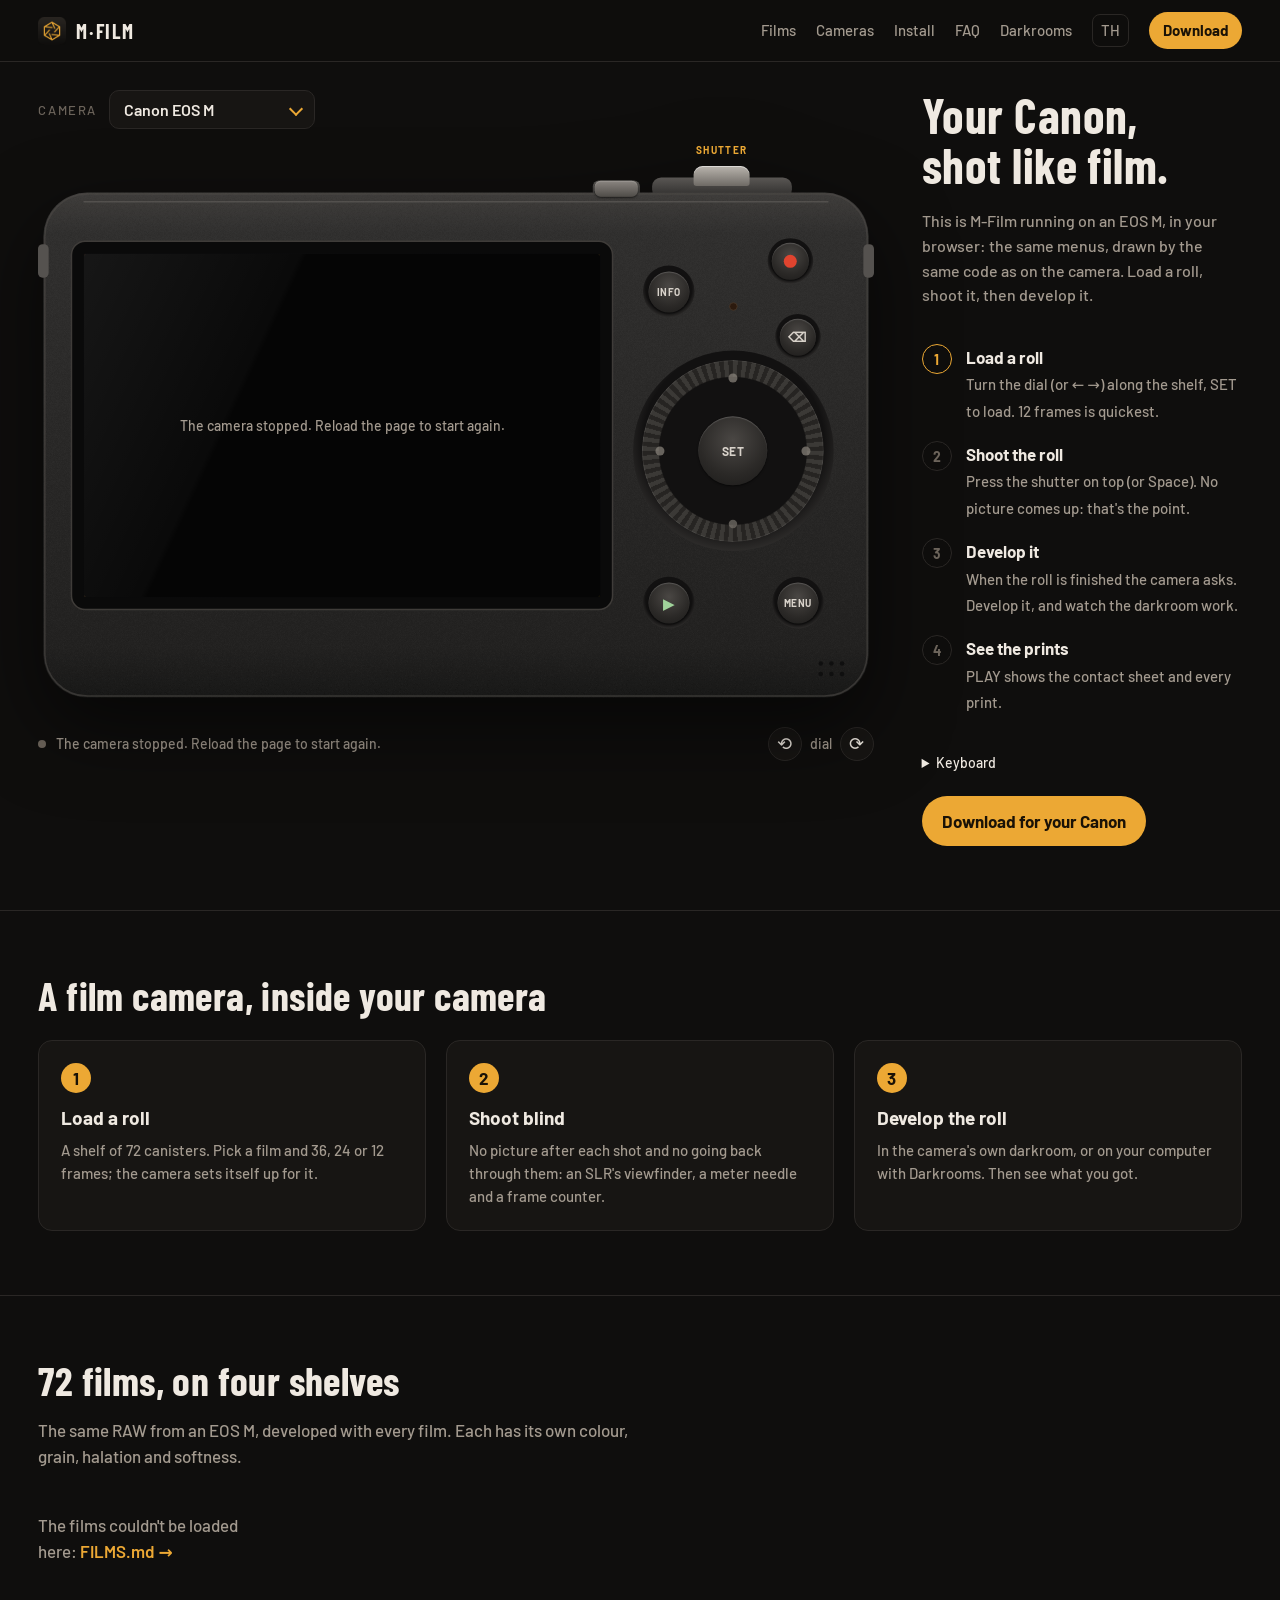
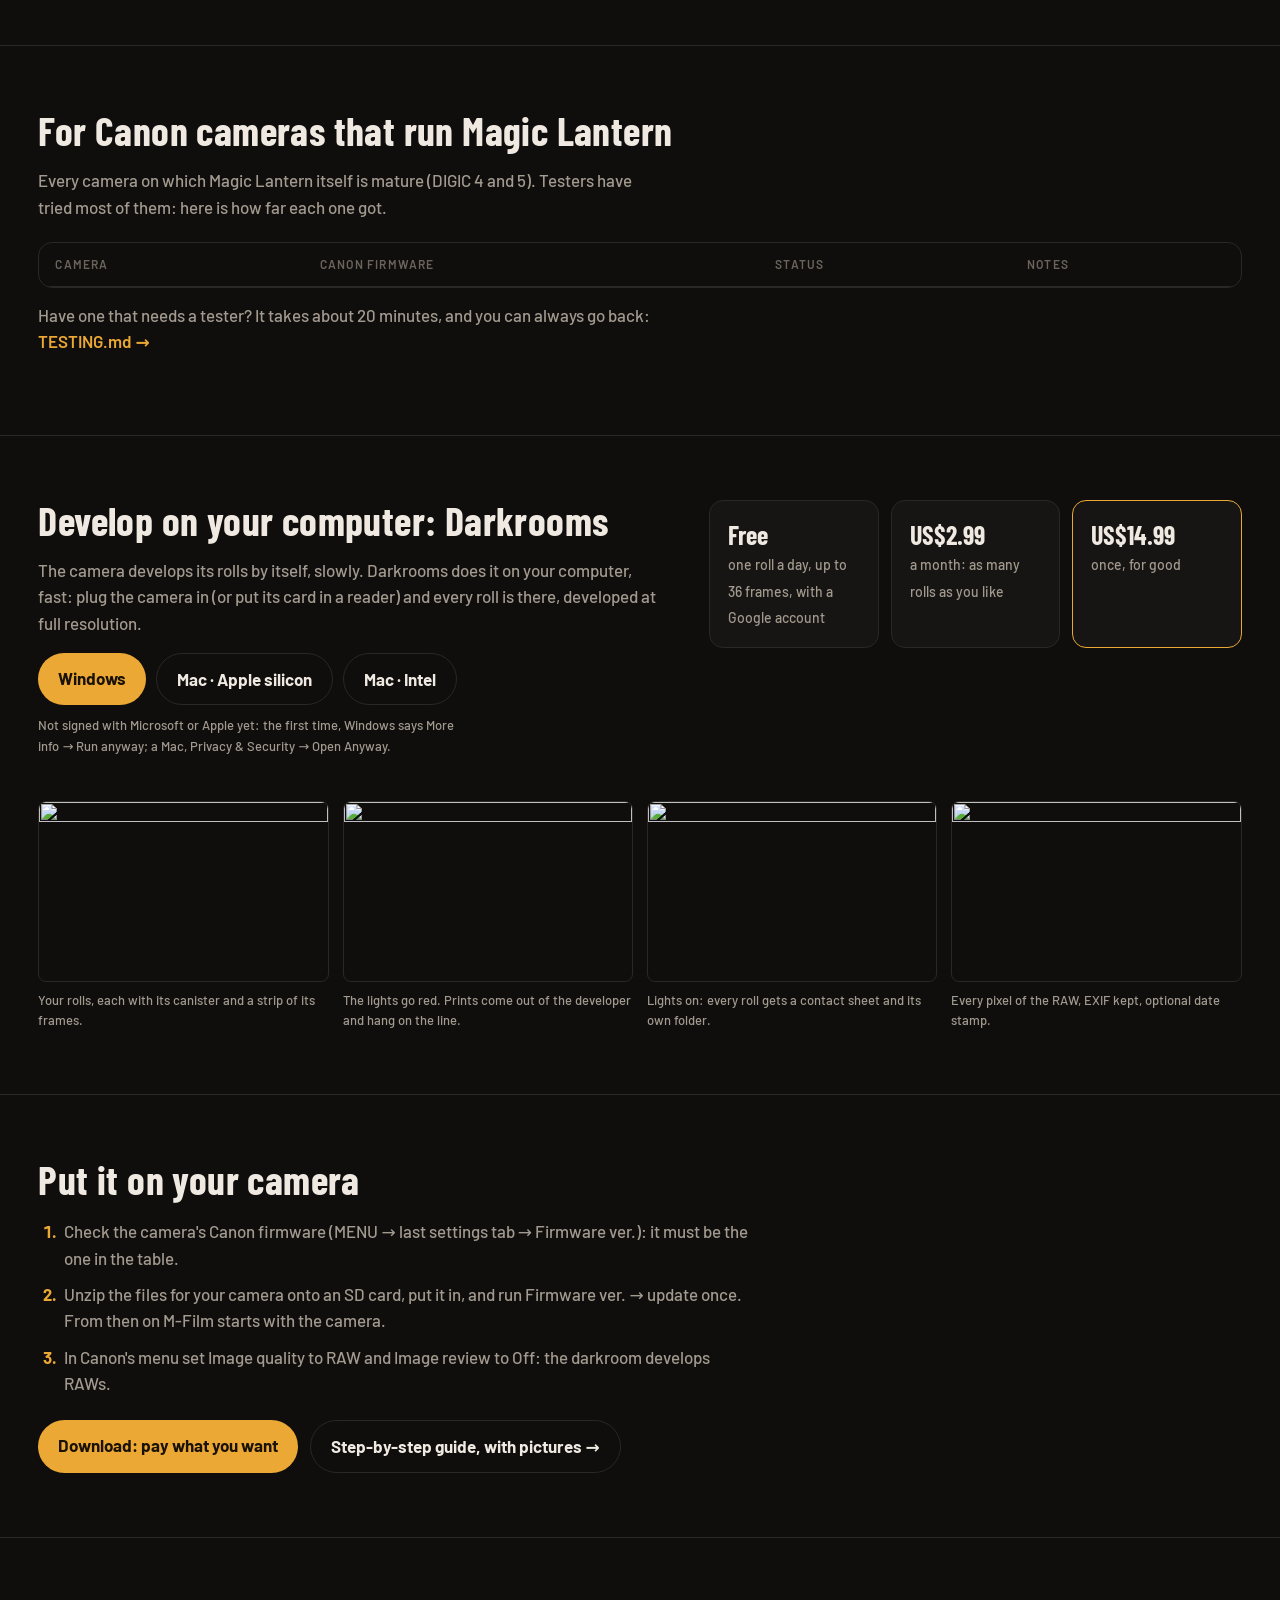
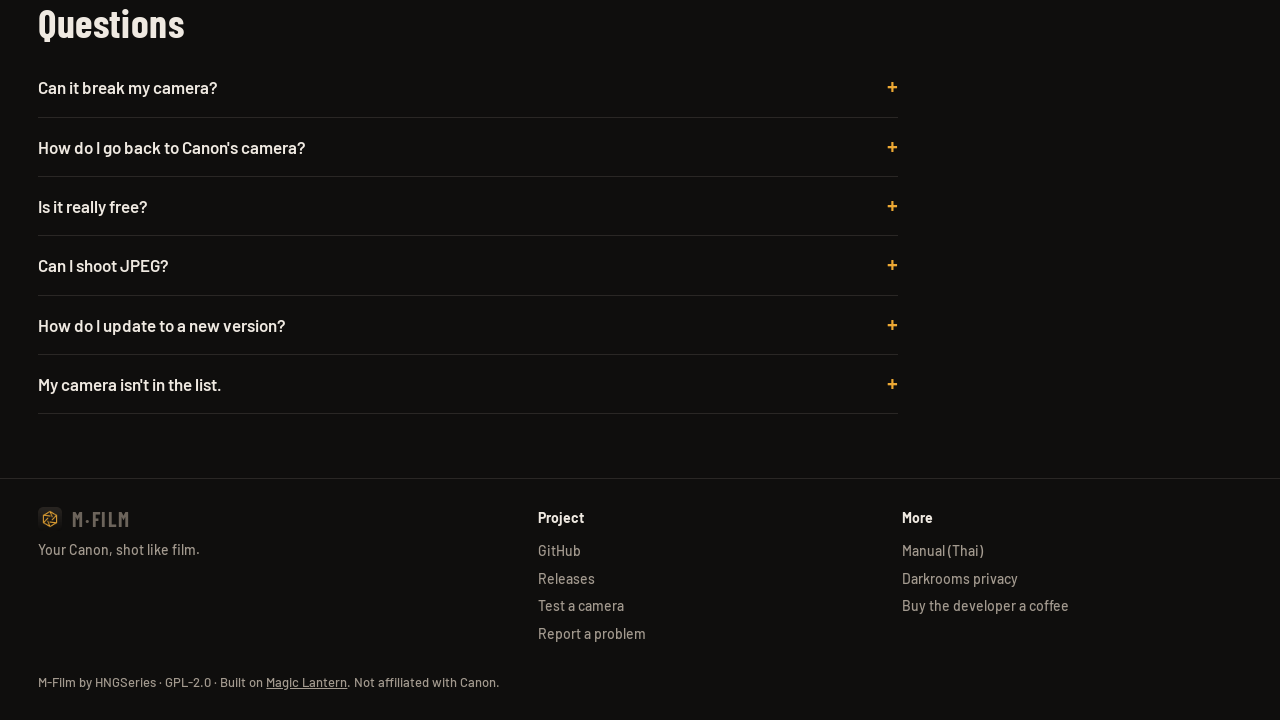
==== site/index.html @ 292fa51c "0.2.1: menus change at once, a shorter fade that can be turned off, the maker in About - Going into " ====
<!doctype html>
<html lang="en">
<head>
<meta charset="utf-8">
<meta name="viewport" content="width=device-width, initial-scale=1">
<title>M-Film · Your Canon, shot like film</title>
<meta name="description" content="A film camera's interface for Canon cameras that run Magic Lantern. Load a roll from 72 film stocks, shoot without looking, then develop. Try it here, on a camera in your browser.">
<meta property="og:title" content="M-Film · Your Canon, shot like film">
<meta property="og:description" content="Try the film camera in your browser: load a roll, shoot it, develop it.">
<meta property="og:image" content="https://hngseries.github.io/mfilm-canon-film-simulation/img/social-preview.png">
<meta name="twitter:card" content="summary_large_image">
<link rel="icon" href="img/mfilm.png">
<link rel="preload" href="fos/mfilm.wasm" as="fetch" crossorigin>
<link rel="stylesheet" href="css/site.css">
<script type="module" src="js/main.js"></script>
<script type="module" src="js/download.js"></script>
<script type="module" src="js/sections.js"></script>
</head>
<body>

<header class="top">
  <a class="brand" href="#"><img src="img/mfilm.png" alt="" width="28" height="28"> M·FILM</a>
  <nav>
    <a href="#films" data-i18n="nav.films">Films</a>
    <a href="#cameras" data-i18n="nav.cameras">Cameras</a>
    <a href="install.html" data-i18n="nav.install">Install</a>
    <a href="#faq" data-i18n="nav.faq">FAQ</a>
    <a href="#darkrooms">Darkrooms</a>
    <button class="lang" type="button" aria-label="ภาษาไทย / English">TH</button>
    <a class="btn small" href="#download" data-download data-i18n="nav.download">Download</a>
  </nav>
</header>

<main>
<section class="hero">
  <div class="hero-text">
    <h1 data-i18n="hero.title">Your Canon,<br>shot like film.</h1>
    <p class="lede" data-i18n="hero.lede">This is M-Film running on an EOS M, in your browser: the same menus, drawn by the same code as on the camera. Load a roll, shoot it, then develop it.</p>
  </div>

  <div class="stage">
    <label class="picker">
      <span class="picker-label" data-i18n="picker.label">Camera</span>
      <span class="select">
        <select id="model" aria-label="Camera"></select>
      </span>
    </label>

    <!-- The camera from the back: its body drawn (img/eosm-back.svg, or js/bodies.js),
         each control a button placed over it in % of the body. -->
    <div class="cam" id="cam" data-model="eosm">
      <img class="body" alt="" draggable="false">

      <div class="screen" aria-label="The camera's screen">
        <canvas class="lv" width="720" height="480"></canvas>
        <canvas class="fos" width="720" height="480"></canvas>
        <div class="blackout"></div>
        <div class="loading"><span data-i18n="cam.loading">Loading the film OS…</span></div>
      </div>
      <!-- the controls: js/bodies.js puts them where this camera has them -->
    </div>

    <div class="cam-under">
      <div class="status" aria-live="polite"><span class="dot"></span><span class="status-text" data-i18n="st.boot">Starting…</span></div>
      <div class="wheel-hint">
        <button class="mini" data-key="WHEEL_L" aria-label="Turn the dial left">⟲</button>
        <button class="mini lvbtn" data-ctl="lv" hidden>LV</button>
        <span data-i18n="cam.dial">dial</span>
        <button class="mini" data-key="WHEEL_R" aria-label="Turn the dial right">⟳</button>
      </div>
    </div>
  </div>

  <aside class="guide">
    <ol class="steps">
      <li data-step="load"><b data-i18n="g.load.t">Load a roll</b><span data-i18n="g.load.d">Turn the dial (or ← →) along the shelf, SET to load. 12 frames is quickest.</span></li>
      <li data-step="shoot"><b data-i18n="g.shoot.t">Shoot the roll</b><span data-i18n="g.shoot.d">Press the shutter on top (or Space). No picture comes up: that's the point.</span></li>
      <li data-step="develop"><b data-i18n="g.develop.t">Develop it</b><span data-i18n="g.develop.d">When the roll is finished the camera asks. Develop it, and watch the darkroom work.</span></li>
      <li data-step="prints"><b data-i18n="g.prints.t">See the prints</b><span data-i18n="g.prints.d">PLAY shows the contact sheet and every print.</span></li>
    </ol>
    <details class="keys">
      <summary data-i18n="g.keys">Keyboard</summary>
      <dl>
        <dt>Space</dt><dd data-i18n="k.shutter">shutter (hold: half-press)</dd>
        <dt>← → ↑ ↓</dt><dd data-i18n="k.dial">dial presses</dd>
        <dt>[ ]</dt><dd data-i18n="k.wheel">turn the dial</dd>
        <dt>Enter</dt><dd>SET</dd>
        <dt>M · I · P</dt><dd>MENU · INFO · PLAY</dd>
        <dt>⌫</dt><dd data-i18n="k.home">delete: M-Film home</dd>
      </dl>
    </details>
    <a class="btn" href="#download" data-download data-i18n="cta.free">Download for your Canon</a>
  </aside>
</section>

<section class="band how">
  <h2 data-i18n="how.t">A film camera, inside your camera</h2>
  <div class="how-grid">
    <div><span class="num">1</span><b data-i18n="how.1.t">Load a roll</b><p data-i18n="how.1.d">A shelf of 72 canisters. Pick a film and 36, 24 or 12 frames; the camera sets itself up for it.</p></div>
    <div><span class="num">2</span><b data-i18n="how.2.t">Shoot blind</b><p data-i18n="how.2.d">No picture after each shot and no going back through them: an SLR's viewfinder, a meter needle and a frame counter.</p></div>
    <div><span class="num">3</span><b data-i18n="how.3.t">Develop the roll</b><p data-i18n="how.3.d">In the camera's own darkroom, or on your computer with Darkrooms. Then see what you got.</p></div>
  </div>
</section>

<section id="films" class="band">
  <h2 data-i18n="films.t">72 films, on four shelves</h2>
  <p data-i18n="films.d">The same RAW from an EOS M, developed with every film. Each has its own colour, grain, halation and softness.</p>
  <div class="tabs" role="tablist" id="shelves"></div>
  <div class="films" id="films-grid"><p class="muted" data-i18n="films.loading">Loading the films…</p></div>
</section>

<section id="cameras" class="band">
  <h2 data-i18n="cams.t">For Canon cameras that run Magic Lantern</h2>
  <p data-i18n="cams.d">Every camera on which Magic Lantern itself is mature (DIGIC 4 and 5). Testers have tried most of them: here is how far each one got.</p>
  <div class="cam-table-wrap">
    <table class="cam-table">
      <thead><tr><th data-i18n="ct.camera">Camera</th><th data-i18n="ct.fw">Canon firmware</th><th data-i18n="ct.status">Status</th><th data-i18n="ct.notes">Notes</th></tr></thead>
      <tbody id="cam-rows"></tbody>
    </table>
  </div>
  <p class="later" id="cam-later"></p>
  <p class="muted"><span data-i18n="cams.help">Have one that needs a tester? It takes about 20 minutes, and you can always go back:</span>
    <a class="link" href="https://github.com/HNGSeries/mfilm-canon-film-simulation/blob/main/TESTING.md">TESTING.md →</a></p>
</section>

<section id="darkrooms" class="band dr">
  <div class="dr-head">
    <div>
      <h2 data-i18n="dr.t">Develop on your computer: Darkrooms</h2>
      <p data-i18n="dr.d">The camera develops its rolls by itself, slowly. Darkrooms does it on your computer, fast: plug the camera in (or put its card in a reader) and every roll is there, developed at full resolution.</p>
      <div class="os-links" id="dr-links">
        <a class="btn" data-os="windows" href="https://github.com/HNGSeries/mfilm-canon-film-simulation/releases?q=Darkrooms&amp;expanded=true">Windows</a>
        <a class="btn ghost" data-os="apple-silicon" href="https://github.com/HNGSeries/mfilm-canon-film-simulation/releases?q=Darkrooms&amp;expanded=true">Mac · Apple silicon</a>
        <a class="btn ghost" data-os="intel" href="https://github.com/HNGSeries/mfilm-canon-film-simulation/releases?q=Darkrooms&amp;expanded=true">Mac · Intel</a>
      </div>
      <p class="muted small" id="dr-version" data-i18n="dr.unsigned">Not signed with Microsoft or Apple yet: the first time, Windows says More info → Run anyway; a Mac, Privacy &amp; Security → Open Anyway.</p>
    </div>
    <div class="prices">
      <div class="price"><b data-i18n="p.free">Free</b><span data-i18n="p.free.d">one roll a day, up to 36 frames, with a Google account</span></div>
      <div class="price"><b>US$2.99</b><span data-i18n="p.month">a month: as many rolls as you like</span></div>
      <div class="price best"><b>US$14.99</b><span data-i18n="p.once">once, for good</span></div>
    </div>
  </div>
  <div class="shots">
    <figure><img src="fos/app/app-rolls.jpg" alt="" loading="lazy"><figcaption data-i18n="dr.s1">Your rolls, each with its canister and a strip of its frames.</figcaption></figure>
    <figure><img src="fos/app/app-darkroom.jpg" alt="" loading="lazy"><figcaption data-i18n="dr.s2">The lights go red. Prints come out of the developer and hang on the line.</figcaption></figure>
    <figure><img src="fos/app/app-lights-on.jpg" alt="" loading="lazy"><figcaption data-i18n="dr.s3">Lights on: every roll gets a contact sheet and its own folder.</figcaption></figure>
    <figure><img src="fos/app/app-develop.jpg" alt="" loading="lazy"><figcaption data-i18n="dr.s4">Every pixel of the RAW, EXIF kept, optional date stamp.</figcaption></figure>
  </div>
</section>

<section id="download" class="band get">
  <h2 data-i18n="get.t">Put it on your camera</h2>
  <ol class="install">
    <li data-i18n="in.1">Check the camera's Canon firmware (MENU → last settings tab → Firmware ver.): it must be the one in the table.</li>
    <li data-i18n="in.2">Unzip the files for your camera onto an SD card, put it in, and run Firmware ver. → update once. From then on M-Film starts with the camera.</li>
    <li data-i18n="in.3">In Canon's menu set Image quality to RAW and Image review to Off: the darkroom develops RAWs.</li>
  </ol>
  <div class="get-btns">
    <a class="btn" href="#download" data-download data-i18n="get.btn">Download: pay what you want</a>
    <a class="btn ghost" href="install.html" data-i18n="get.guide">Step-by-step guide, with pictures →</a>
  </div>
</section>

<section id="faq" class="band faq">
  <h2 data-i18n="faq.t">Questions</h2>
  <details><summary data-i18n="faq.1.q">Can it break my camera?</summary><p data-i18n="faq.1.a">Magic Lantern runs from the card and changes nothing permanent in the camera. The worst that usually happens is that the camera doesn't start with the card in: take the battery and the card out, and it starts normally again. Still, it is software on your camera at your own risk: keep a charged battery, and don't try it in the middle of a shoot.</p></details>
  <details><summary data-i18n="faq.2.q">How do I go back to Canon's camera?</summary><p data-i18n="faq.2.a">Format the card in the camera. To stop the camera looking for Magic Lantern at all, run ML-SETUP.FIR again from Firmware ver. and remove the boot flag.</p></details>
  <details><summary data-i18n="faq.3.q">Is it really free?</summary><p data-i18n="faq.3.a">The camera side is free and open source (GPL-2.0), and its darkroom is free and unlimited. You can pay what you want for the download, $0 included. Darkrooms, the desktop program, is free for a roll a day.</p></details>
  <details><summary data-i18n="faq.4.q">Can I shoot JPEG?</summary><p data-i18n="faq.4.a">Set Image quality to RAW (RAW+JPEG works too). The films are applied when the roll is developed, from the RAW: a frame shot as JPEG can't be developed.</p></details>
  <details><summary data-i18n="faq.5.q">How do I update to a new version?</summary><p data-i18n="faq.5.a">Finish and develop the roll, copy your photos off, format the card in the camera, unzip the new version onto it and run Firmware ver. → update again. Don't unzip a new version over the old one.</p></details>
  <details><summary data-i18n="faq.6.q">My camera isn't in the list.</summary><p data-i18n="faq.6.a">M-Film needs Magic Lantern, which is mature on DIGIC 4 and 5 cameras. On newer ones (200D, 80D, M50, the R series) Magic Lantern itself is still experimental.</p></details>
</section>
</main>

<dialog class="dl" id="dl" aria-labelledby="dl-title">
  <form method="dialog" class="dl-in">
    <button class="dl-x" value="close" aria-label="Close">×</button>

    <div class="dl-ask">
      <h2 id="dl-title" data-i18n="dl.t">Download M-Film</h2>
      <label class="field">
        <span data-i18n="dl.camera">Your camera</span>
        <span class="select wide"><select id="dl-camera"></select></span>
      </label>
      <p class="dl-note" id="dl-camera-note"></p>

      <div class="field">
        <span data-i18n="dl.price">Name your price</span>
        <div class="price-pick">
          <span class="cur">$</span>
          <input id="dl-amount" type="number" inputmode="numeric" min="0" max="99" step="1" value="5" aria-label="Amount in US dollars">
          <span class="cur-tail">USD</span>
        </div>
        <input id="dl-range" type="range" min="0" max="99" step="1" value="5" aria-label="Amount in US dollars">
        <div class="presets">
          <button type="button" data-amount="0">$0</button>
          <button type="button" data-amount="3">$3</button>
          <button type="button" data-amount="5" class="on">$5</button>
          <button type="button" data-amount="10">$10</button>
          <button type="button" data-amount="25">$25</button>
        </div>
        <p class="dl-note" data-i18n="dl.free">$0 is fine: M-Film is free and open source. Whatever you give keeps it going.</p>
      </div>

      <button type="button" class="btn dl-go" id="dl-go">Pay $5 and download</button>
      <p class="dl-err" id="dl-err" role="alert"></p>
      <p class="dl-small"><span data-i18n="dl.secure">Payment by Stripe. The download starts when you come back.</span>
        <a href="https://github.com/HNGSeries/mfilm-canon-film-simulation/releases/latest" data-i18n="dl.all">All files and release notes</a></p>
    </div>

    <div class="dl-thanks" hidden>
      <h2 data-i18n="dl.thanks.t">Thank you!</h2>
      <p data-i18n="dl.thanks.d">Your download has started. If it hasn't, use the button.</p>
      <a class="btn" id="dl-again" href="#" data-i18n="dl.again">Download again</a>
      <p class="dl-small" data-i18n="dl.next">Unzip it onto the card and turn the camera on. The README in the zip has the rest.</p>
    </div>
  </form>
</dialog>

<div class="lightbox" id="lightbox" hidden>
  <button class="lb-x" aria-label="Close">×</button>
  <button class="lb-nav prev" aria-label="Previous film">‹</button>
  <figure><img alt=""><figcaption></figcaption></figure>
  <button class="lb-nav next" aria-label="Next film">›</button>
</div>

<footer>
  <div class="foot-cols">
    <div><a class="brand" href="#"><img src="img/mfilm.png" alt="" width="24" height="24"> M·FILM</a>
      <p data-i18n="foot.tag">Your Canon, shot like film.</p></div>
    <div><b data-i18n="foot.project">Project</b>
      <a href="https://github.com/HNGSeries/mfilm-canon-film-simulation">GitHub</a>
      <a href="https://github.com/HNGSeries/mfilm-canon-film-simulation/releases" data-i18n="foot.releases">Releases</a>
      <a href="https://github.com/HNGSeries/mfilm-canon-film-simulation/blob/main/TESTING.md" data-i18n="foot.test">Test a camera</a>
      <a href="https://github.com/HNGSeries/mfilm-canon-film-simulation/issues/new/choose" data-i18n="foot.issue">Report a problem</a></div>
    <div><b data-i18n="foot.more">More</b>
      <a href="https://github.com/HNGSeries/mfilm-canon-film-simulation/blob/main/docs/MANUAL.th.md" data-i18n="foot.manual">Manual (Thai)</a>
      <a href="https://darkrooms-licence.suphalapruksasathit.workers.dev/privacy" data-i18n="foot.privacy">Darkrooms privacy</a>
      <a href="https://buy.stripe.com/7sY14p8d93QE5Ny5M58so02" data-i18n="foot.coffee">Buy the developer a coffee</a></div>
  </div>
  <p class="foot-small"><span>M-Film by HNGSeries · GPL-2.0</span> · <span data-i18n="foot.ml">Built on <a href="https://www.magiclantern.fm/">Magic Lantern</a>. Not affiliated with Canon.</span></p>
</footer>
</body>
</html>
---- site/css/site.css ----
@font-face { font-family: Barlow; font-weight: 500; font-display: swap; src: url(../fonts/Barlow-Medium.ttf); }
@font-face { font-family: Barlow; font-weight: 600; font-display: swap; src: url(../fonts/Barlow-SemiBold.ttf); }
@font-face { font-family: Barlow; font-weight: 700; font-display: swap; src: url(../fonts/Barlow-Bold.ttf); }
@font-face { font-family: "Barlow Condensed"; font-weight: 700; font-display: swap; src: url(../fonts/BarlowCondensed-Bold.ttf); }

:root {
  --bg: #0f0e0d;
  --bg2: #171513;
  --ink: #efe9e1;
  --muted: #a39a8f;
  --faint: #6c645b;
  --line: #2a2725;
  --amber: #eca834;
  --amber-ink: #1a1206;
  --red: #e0442f;
  --radius: 14px;
  color-scheme: dark;
}

* { box-sizing: border-box; }
html { scroll-behavior: smooth; }
body {
  margin: 0;
  background: var(--bg);
  color: var(--ink);
  font: 500 17px/1.55 Barlow, "Noto Sans Thai", "Leelawadee UI", system-ui, sans-serif;
  -webkit-font-smoothing: antialiased;
}
a { color: inherit; }
h1, h2 { font-family: "Barlow Condensed", Barlow, "Noto Sans Thai", sans-serif; font-weight: 700; letter-spacing: .01em; line-height: 1.02; margin: 0 0 .4em; }
h1 { font-size: clamp(40px, 5.4vw, 72px); }
h2 { font-size: clamp(28px, 3.4vw, 40px); }
p { margin: 0 0 1em; color: var(--muted); max-width: 62ch; }

.btn {
  display: inline-block; padding: 12px 20px; border-radius: 999px;
  background: var(--amber); color: var(--amber-ink); font-weight: 700; text-decoration: none;
  transition: transform .15s, background .15s;
}
.btn:hover { background: #f5bb55; transform: translateY(-1px); }
.btn.small { padding: 7px 14px; font-size: 15px; }
.link { color: var(--amber); text-decoration: none; font-weight: 600; }

/* ---------------------------------------------------------------- header */

.top {
  position: sticky; top: 0; z-index: 10;
  display: flex; align-items: center; justify-content: space-between; gap: 16px;
  padding: 12px max(16px, 3vw);
  background: color-mix(in srgb, var(--bg) 88%, transparent);
  backdrop-filter: blur(10px);
  border-bottom: 1px solid var(--line);
}
.brand { display: flex; align-items: center; gap: 10px; font: 700 20px "Barlow Condensed", sans-serif; letter-spacing: .08em; text-decoration: none; }
.top nav { display: flex; align-items: center; gap: 20px; font-size: 15px; }
.top nav a:not(.btn) { text-decoration: none; color: var(--muted); }
.top nav a:not(.btn):hover { color: var(--ink); }
.lang { background: none; border: 1px solid var(--line); color: var(--muted); border-radius: 8px; padding: 4px 8px; font: inherit; cursor: pointer; }
@media (max-width: 640px) { .top nav a:not(.btn) { display: none; } }

/* ---------------------------------------------------------------- hero */

.hero {
  display: grid;
  grid-template-columns: minmax(0, 1fr) 320px;
  grid-template-rows: auto 1fr;
  grid-template-areas: "stage text" "stage guide";
  gap: 8px 48px;
  padding: 28px max(16px, 3vw) 64px;
  max-width: 1360px; margin: 0 auto;
}
.hero-text { grid-area: text; }
.stage { grid-area: stage; min-width: 0; }
.guide { grid-area: guide; align-self: start; padding-top: 12px; }
.hero-text h1 { font-size: clamp(36px, 3.8vw, 56px); }
.hero-text .lede { font-size: 16px; }
@media (max-width: 980px) {
  .hero { grid-template-columns: minmax(0, 1fr); grid-template-rows: auto; grid-template-areas: "text" "stage" "guide"; gap: 24px; }
}

.picker { display: inline-flex; align-items: center; gap: 12px; margin-bottom: 18px; }
.picker-label { font-size: 13px; letter-spacing: .12em; text-transform: uppercase; color: var(--faint); }
.select { position: relative; display: inline-block; }
.select::after {
  content: ""; position: absolute; right: 14px; top: 50%; width: 8px; height: 8px; margin-top: -6px;
  border: solid var(--amber); border-width: 0 2px 2px 0; rotate: 45deg; pointer-events: none;
}
.select select {
  appearance: none; -webkit-appearance: none;
  font: 600 16px Barlow, "Noto Sans Thai", sans-serif; color: var(--ink);
  background: var(--bg2); border: 1px solid var(--line); border-radius: 10px;
  padding: 9px 40px 9px 14px; cursor: pointer;
}
.select select:hover, .select select:focus-visible { border-color: var(--amber); outline: none; }
.select select option, .select select optgroup { background: var(--bg2); color: var(--ink); }
.select.wide, .select.wide select { width: 100%; }

/* ---------------------------------------------------------------- the camera
   Positions are in % of the body drawing (img/eosm-back.svg, 1100 x 740):
   x / 1100 and y / 740, so a photo can replace the drawing. */

.cam {
  position: relative;
  aspect-ratio: 1100 / 740;
  width: 100%;
  max-width: 1000px;
  margin: 0 auto;
  user-select: none;
  -webkit-user-select: none;
  touch-action: manipulation;
  filter: drop-shadow(0 30px 40px rgba(0, 0, 0, .55));
}
.cam .body { position: absolute; inset: 0; width: 100%; height: 100%; pointer-events: none; }

.screen {
  position: absolute;
  overflow: hidden; background: #000; border-radius: 2px;
}
.screen canvas { position: absolute; inset: 0; width: 100%; height: 100%; image-rendering: auto; }
.blackout { position: absolute; inset: 0; background: #000; opacity: 0; pointer-events: none; }
.blackout.on { animation: blackout .18s ease-out; }
@keyframes blackout { 0% { opacity: 1; } 60% { opacity: 1; } 100% { opacity: 0; } }
.loading {
  position: absolute; inset: 0; display: grid; place-items: center;
  color: var(--muted); font-size: 14px; background: #050505; transition: opacity .4s;
}
.loading.gone { opacity: 0; pointer-events: none; }

.ctl {
  --x: 50; --y: 50; --d: 5;
  position: absolute;
  left: calc(var(--x) * 1%); top: calc(var(--y) * 1%);
  width: calc(var(--d) * 1%); aspect-ratio: 1;
  translate: -50% -50%;
  border: 0; padding: 0; cursor: pointer;
  border-radius: 50%;
  background: radial-gradient(circle at 50% 35%, #4a4744, #2b2927 60%, #1b1a19);
  box-shadow: inset 0 1px 1px rgba(255, 255, 255, .18), 0 1px 2px rgba(0, 0, 0, .6);
  color: #d8d2ca; font: 700 clamp(6px, 1.05vw, 11px) Barlow, sans-serif; letter-spacing: .04em;
  transition: filter .08s, transform .08s;
}
.ctl:hover { filter: brightness(1.25); }
.ctl.down, .ctl:active { transform: scale(.94); filter: brightness(.85); }
.ctl:focus-visible { outline: 2px solid var(--amber); outline-offset: 2px; }

.ctl.play  { color: #9fd29a; font-size: clamp(7px, 1.3vw, 14px); }
.ctl.menu, .ctl.info { font-size: clamp(5px, .85vw, 10px); }
.ctl.home  { font-size: clamp(7px, 1.2vw, 13px); }
.ctl.q     { font: 700 clamp(7px, 1.25vw, 15px) Georgia, 'Times New Roman', serif; }
.ctl.pill  { aspect-ratio: 2.1; border-radius: 999px; }
.ctl.deco  { cursor: default; font-size: clamp(5px, .7vw, 9px); color: #a8a29a; }
.ctl.deco:active { transform: none; filter: none; }
.ctl.rec   { cursor: default; }
.ctl.lv { font-size: 0; }
.ctl.lv::after { content: ""; position: absolute; inset: 34%; border-radius: 50%; background: var(--red); opacity: .55; }
.cam.lv-on .ctl.lv::after { opacity: 1; box-shadow: 0 0 6px var(--red); }
.ctl.rec::after { content: ""; position: absolute; inset: 32%; border-radius: 50%; background: var(--red); }

/* top plate: the shutter button's chrome cap is drawn by the button */
.ctl.shutter {
  aspect-ratio: 2.4; border-radius: 10px 10px 4px 4px; background: transparent; box-shadow: none;
}
.ctl.shutter span {
  position: absolute; inset: 18% 8% 10%; border-radius: 9px 9px 3px 3px;
  background: linear-gradient(#b9b4ad, #6e6a65); box-shadow: inset 0 1px 0 rgba(255, 255, 255, .5);
  transition: transform .06s;
}
.ctl.shutter.half span { transform: translateY(12%); }
.ctl.shutter.down span { transform: translateY(26%); }
.ctl.shutter::before {
  content: "SHUTTER"; position: absolute; left: 50%; bottom: 120%; translate: -50% 0;
  font-size: clamp(7px, .9vw, 10px); color: var(--amber); letter-spacing: .14em; white-space: nowrap;
  animation: nudge 2.4s ease-in-out infinite;
}
.cam.shot-once .ctl.shutter::before { display: none; }
@keyframes nudge { 0%, 100% { opacity: .9; } 50% { opacity: .35; } }
.ctl.power { aspect-ratio: 2.6; border-radius: 6px; background: linear-gradient(#8a8580, #4f4c48); }
.cam.off .ctl.power { background: linear-gradient(#55524e, #34322f); }

/* the Quick Control Dial: turn it (drag, wheel), press its edges, SET */
.dial {
  position: absolute; aspect-ratio: 1;
  translate: -50% -50%; border-radius: 50%; touch-action: none;
}
.dial-ring {
  position: absolute; inset: 0; border-radius: 50%;
  background:
    repeating-conic-gradient(from var(--turn, 0deg), #3b3936 0 3deg, #262422 3deg 6deg),
    #2a2826;
  -webkit-mask: radial-gradient(circle, transparent 57%, #000 58%);
          mask: radial-gradient(circle, transparent 57%, #000 58%);
  box-shadow: inset 0 0 0 1px rgba(255, 255, 255, .08);
  cursor: grab;
}
.dial.turning .dial-ring { cursor: grabbing; }
.ctl.dpad {
  --d: 22; aspect-ratio: 1; background: transparent; box-shadow: none; border-radius: 30%;
}
.ctl.dpad::after {
  content: ""; position: absolute; left: 50%; top: 50%; width: 22%; aspect-ratio: 1;
  translate: -50% -50%; border-radius: 50%; background: #8d877f; opacity: .7;
}
.ctl.dpad.up    { --x: 50; --y: 10; }
.ctl.dpad.down  { --x: 50; --y: 90; }
.ctl.dpad.left  { --x: 10; --y: 50; }
.ctl.dpad.right { --x: 90; --y: 50; }
.ctl.dpad:hover::after { background: var(--amber); opacity: 1; }
.ctl.set { --x: 50; --y: 50; --d: 38; font-size: clamp(6px, 1vw, 12px); }

.cam-under {
  display: flex; justify-content: space-between; align-items: center; gap: 12px;
  max-width: 1000px; margin: 18px auto 0; font-size: 14px; color: var(--muted);
}
.status { display: flex; align-items: center; gap: 10px; min-height: 24px; }
.status .dot { width: 8px; height: 8px; border-radius: 50%; background: var(--faint); flex: none; }
.status.live .dot { background: var(--red); box-shadow: 0 0 8px var(--red); }
.status.work .dot { background: var(--amber); animation: nudge 1s infinite; }
.wheel-hint { display: flex; align-items: center; gap: 8px; }
.mini {
  width: 34px; height: 34px; border-radius: 50%; border: 1px solid var(--line);
  background: var(--bg2); color: var(--ink); font-size: 18px; cursor: pointer;
}
.mini:hover { border-color: var(--amber); }

/* ---------------------------------------------------------------- guide */

.steps { list-style: none; padding: 0; margin: 0 0 20px; counter-reset: s; }
.steps li {
  counter-increment: s; position: relative; padding: 0 0 18px 44px; color: var(--muted);
}
.steps li::before {
  content: counter(s); position: absolute; left: 0; top: 0; width: 28px; height: 28px; border-radius: 50%;
  display: grid; place-items: center; font: 700 14px Barlow, sans-serif;
  border: 1px solid var(--line); color: var(--faint);
}
.steps li b { display: block; color: var(--ink); font-weight: 700; }
.steps li span { font-size: 15px; }
.steps li.now::before { border-color: var(--amber); color: var(--amber); }
.steps li.done::before { content: "✓"; background: var(--amber); border-color: var(--amber); color: var(--amber-ink); }
.steps li.done b { color: var(--muted); }
.keys { margin-bottom: 22px; font-size: 14px; color: var(--muted); }
.keys summary { cursor: pointer; color: var(--ink); }
.keys dl { display: grid; grid-template-columns: auto 1fr; gap: 4px 14px; margin: 10px 0 0; }
.keys dt { font-family: ui-monospace, monospace; color: var(--ink); }
.keys dd { margin: 0; }

/* ---------------------------------------------------------------- bands */

.band { max-width: 1360px; margin: 0 auto; padding: 64px max(16px, 3vw); border-top: 1px solid var(--line); }
.strip {
  display: grid; grid-auto-flow: column; grid-auto-columns: minmax(220px, 1fr);
  gap: 14px; overflow-x: auto; padding-bottom: 8px; margin-top: 24px;
  scroll-snap-type: x mandatory;
}
.strip figure { margin: 0; scroll-snap-align: start; }
.strip img { width: 100%; aspect-ratio: 3 / 2; object-fit: cover; border-radius: 8px; display: block; }
.strip figcaption { font-size: 14px; color: var(--muted); margin-top: 6px; }
.darkrooms { display: grid; grid-template-columns: minmax(0, 1fr) minmax(0, 1fr); gap: 32px; align-items: center; }
@media (max-width: 800px) { .darkrooms { grid-template-columns: minmax(0, 1fr); } }
.prices { display: grid; grid-template-columns: repeat(3, minmax(0, 1fr)); gap: 12px; }
@media (max-width: 480px) { .prices { grid-template-columns: minmax(0, 1fr); } }
.price { background: var(--bg2); border: 1px solid var(--line); border-radius: var(--radius); padding: 18px; }
.price b { display: block; font: 700 26px "Barlow Condensed", sans-serif; }
.price span { font-size: 14px; color: var(--muted); }
.price.best { border-color: var(--amber); }

footer {
  display: flex; flex-wrap: wrap; justify-content: space-between; gap: 12px;
  padding: 28px max(16px, 3vw); border-top: 1px solid var(--line); font-size: 14px; color: var(--faint);
}

@media (prefers-reduced-motion: reduce) {
  *, *::before { animation: none !important; transition: none !important; }
}

/* ---------------------------------------------------------------- download */

.get { text-align: center; }
.get p { margin-inline: auto; }

.dl {
  width: min(460px, calc(100vw - 32px)); padding: 0; border: 1px solid var(--line); border-radius: 18px;
  background: var(--bg2); color: var(--ink);
}
.dl::backdrop { background: rgba(0, 0, 0, .7); backdrop-filter: blur(4px); }
.dl-in { position: relative; padding: 28px 24px 22px; }
.dl h2 { font-size: 32px; margin-bottom: 18px; }
.dl-x {
  position: absolute; right: 12px; top: 10px; width: 36px; height: 36px; border: 0; border-radius: 50%;
  background: none; color: var(--muted); font-size: 26px; line-height: 1; cursor: pointer;
}
.dl-x:hover { color: var(--ink); background: var(--line); }
.field { display: block; margin-bottom: 16px; }
.field > span:first-child { display: block; font-size: 13px; letter-spacing: .1em; text-transform: uppercase; color: var(--faint); margin-bottom: 8px; }
.dl-note { font-size: 14px; color: var(--muted); margin: -6px 0 14px; min-height: 0; }
.dl-note:empty { display: none; }
.price-pick {
  display: flex; align-items: baseline; gap: 6px; padding: 6px 16px;
  border: 1px solid var(--line); border-radius: 12px; background: var(--bg);
}
.price-pick:focus-within { border-color: var(--amber); }
.price-pick .cur { font: 700 34px "Barlow Condensed", sans-serif; color: var(--amber); }
.price-pick input {
  flex: 1; min-width: 0; border: 0; background: none; color: var(--ink); outline: none;
  font: 700 44px "Barlow Condensed", sans-serif; -moz-appearance: textfield;
}
.price-pick input::-webkit-inner-spin-button, .price-pick input::-webkit-outer-spin-button { -webkit-appearance: none; margin: 0; }
.price-pick .cur-tail { font-size: 14px; color: var(--faint); }
#dl-range { width: 100%; margin: 14px 0 10px; accent-color: var(--amber); }
.presets { display: flex; flex-wrap: wrap; gap: 8px; margin-bottom: 12px; }
.presets button {
  flex: 1; min-width: 56px; padding: 8px 0; border-radius: 10px; border: 1px solid var(--line);
  background: var(--bg); color: var(--muted); font: 600 15px Barlow, sans-serif; cursor: pointer;
}
.presets button:hover { color: var(--ink); }
.presets button.on { border-color: var(--amber); color: var(--amber); }
.dl-go { width: 100%; border: 0; font: 700 17px Barlow, "Noto Sans Thai", sans-serif; cursor: pointer; padding: 14px; }
.dl-go:disabled { opacity: .6; cursor: wait; }
.dl-err { color: #ffb3a5; font-size: 14px; margin: 12px 0 0; padding: 10px 12px; border: 1px solid #7a2e22; background: #2a1411; border-radius: 10px; }
.dl-err:empty { display: none; }
.dl-err a, .dl-small a { color: var(--amber); }
.dl-small { font-size: 13px; color: var(--faint); margin: 14px 0 0; }
.dl-small a { display: block; margin-top: 4px; }
.dl-thanks .btn { margin: 6px 0 4px; }

/* Thai has no capitals: no tracking for it */
:lang(th) .field > span:first-child, :lang(th) .picker-label { letter-spacing: 0; text-transform: none; font-size: 14px; }

/* ---------------------------------------------------------------- how it works */

.how-grid { display: grid; grid-template-columns: repeat(3, minmax(0, 1fr)); gap: 20px; margin-top: 24px; }
@media (max-width: 760px) { .how-grid { grid-template-columns: minmax(0, 1fr); } }
.how-grid > div { background: var(--bg2); border: 1px solid var(--line); border-radius: var(--radius); padding: 22px; }
.how-grid b { display: block; font-size: 19px; margin: 10px 0 6px; }
.how-grid p { margin: 0; font-size: 15px; }
.num {
  display: inline-grid; place-items: center; width: 30px; height: 30px; border-radius: 50%;
  background: var(--amber); color: var(--amber-ink); font-weight: 700;
}
.muted { color: var(--muted); }
.small { font-size: 13px; }

/* ---------------------------------------------------------------- films */

.tabs { display: flex; gap: 8px; overflow-x: auto; margin: 20px 0 18px; padding-bottom: 4px; }
.tabs button {
  flex: none; display: flex; align-items: center; gap: 8px; padding: 8px 14px; border-radius: 999px;
  border: 1px solid var(--line); background: var(--bg2); color: var(--muted);
  font: 600 15px Barlow, "Noto Sans Thai", sans-serif; cursor: pointer;
}
.tabs button span { font-size: 12px; color: var(--faint); }
.tabs button.on { border-color: var(--amber); color: var(--ink); }
.films { display: grid; grid-template-columns: repeat(auto-fill, minmax(190px, 1fr)); gap: 16px; }
@media (max-width: 480px) { .films { grid-template-columns: repeat(2, minmax(0, 1fr)); gap: 10px; } }
.film {
  display: block; text-align: left; padding: 0; border: 0; background: none; color: var(--ink);
  cursor: zoom-in; font: inherit;
}
.film img {
  width: 100%; aspect-ratio: 3 / 2; object-fit: cover; border-radius: 8px; display: block;
  background: var(--bg2); transition: transform .2s, filter .2s;
}
.film:hover img { transform: translateY(-2px); filter: brightness(1.08); }
.film b { display: block; font-size: 15px; margin-top: 8px; line-height: 1.3; }
.film span { font-size: 13px; color: var(--faint); }

.lightbox {
  position: fixed; inset: 0; z-index: 50; display: grid; grid-template-columns: 56px 1fr 56px; align-items: center;
  background: rgba(0, 0, 0, .92); padding: 16px;
}
.lightbox[hidden] { display: none; }
.lightbox figure { margin: 0; text-align: center; min-width: 0; }
.lightbox img { max-width: 100%; max-height: 78vh; border-radius: 6px; }
.lightbox figcaption { margin-top: 12px; color: var(--muted); font-size: 15px; }
.lightbox figcaption b { color: var(--ink); font-size: 18px; margin-right: 8px; }
.lb-nav, .lb-x { border: 0; background: none; color: var(--ink); font-size: 40px; cursor: pointer; line-height: 1; }
.lb-x { position: absolute; top: 12px; right: 16px; font-size: 34px; }
.lb-nav:hover, .lb-x:hover { color: var(--amber); }
@media (max-width: 600px) { .lightbox { grid-template-columns: 32px 1fr 32px; padding: 8px; } }
body.noscroll { overflow: hidden; }

/* ---------------------------------------------------------------- cameras */

.cam-table-wrap { overflow-x: auto; margin: 22px 0 14px; border: 1px solid var(--line); border-radius: var(--radius); }
.cam-table { width: 100%; border-collapse: collapse; font-size: 15px; }
.cam-table th { text-align: left; font-size: 12px; letter-spacing: .1em; text-transform: uppercase; color: var(--faint); font-weight: 600; }
.cam-table th, .cam-table td { padding: 12px 16px; border-bottom: 1px solid var(--line); vertical-align: top; }
.cam-table tr:last-child td { border-bottom: 0; }
.cam-table td:nth-child(2) { color: var(--muted); white-space: nowrap; }
.cam-table .note { color: var(--muted); font-size: 14px; min-width: 260px; }
.cam-table .note a { color: var(--amber); }
.cam-table code { font-size: 12px; color: var(--ink); }
.st { display: inline-flex; align-items: center; gap: 6px; white-space: nowrap; font-weight: 600; }
.st i { display: inline-grid; place-items: center; width: 18px; height: 18px; border-radius: 50%; font: 700 11px Barlow, sans-serif; }
.st.working, .st.nodark { color: #8fd18a; } .st.working i, .st.nodark i { background: #8fd18a; color: #0d1a0c; }
.st.issues { color: var(--amber); } .st.issues i { background: var(--amber); color: var(--amber-ink); }
.st.testing { color: #8db8ff; } .st.testing i { background: #8db8ff; color: #0b1526; }
@media (max-width: 640px) { .cam-table .note { display: none; } .cam-table th:last-child { display: none; } }
.later { font-size: 14px; color: var(--faint); }
.later b { color: var(--muted); }

/* ---------------------------------------------------------------- Darkrooms */

.dr-head { display: grid; grid-template-columns: minmax(0, 1.2fr) minmax(0, 1fr); gap: 32px; align-items: start; }
@media (max-width: 860px) { .dr-head { grid-template-columns: minmax(0, 1fr); } }
.os-links { display: flex; flex-wrap: wrap; gap: 10px; margin: 6px 0 10px; }
.btn.ghost { background: transparent; color: var(--ink); border: 1px solid var(--line); }
.btn.ghost:hover { border-color: var(--amber); background: transparent; }
.shots { display: grid; grid-template-columns: repeat(4, minmax(0, 1fr)); gap: 14px; margin-top: 32px; }
@media (max-width: 900px) { .shots { grid-template-columns: repeat(2, minmax(0, 1fr)); } }
.shots figure { margin: 0; }
.shots img { width: 100%; aspect-ratio: 16 / 10; object-fit: cover; border-radius: 8px; display: block; border: 1px solid var(--line); }
.shots figcaption { font-size: 13px; color: var(--muted); margin-top: 8px; }

/* ---------------------------------------------------------------- install, FAQ, footer */

.get { text-align: left; }
.install { max-width: 720px; padding-left: 22px; margin: 18px 0 24px; color: var(--muted); }
.install li { margin-bottom: 10px; padding-left: 4px; }
.install li::marker { color: var(--amber); font-weight: 700; }
.faq details { border-bottom: 1px solid var(--line); max-width: 860px; }
.faq summary {
  cursor: pointer; padding: 16px 0; font-weight: 600; font-size: 17px; list-style: none;
  display: flex; justify-content: space-between; gap: 16px;
}
.faq summary::-webkit-details-marker { display: none; }
.faq summary::after { content: "+"; color: var(--amber); font-size: 22px; line-height: 1; }
.faq details[open] summary::after { content: "–"; }
.faq details p { margin: 0 0 18px; }

footer { display: block; }
.foot-cols { display: grid; grid-template-columns: 1.4fr 1fr 1fr; gap: 24px; max-width: 1360px; margin: 0 auto; }
@media (max-width: 640px) { .foot-cols { grid-template-columns: minmax(0, 1fr) minmax(0, 1fr); } .foot-cols > div:first-child { grid-column: 1 / -1; } }
.foot-cols b { display: block; color: var(--ink); margin-bottom: 8px; font-size: 14px; }
.foot-cols a:not(.brand) { display: block; text-decoration: none; color: var(--muted); padding: 3px 0; }
.foot-cols a:hover { color: var(--ink); }
.foot-cols p { font-size: 14px; margin-top: 8px; }
.foot-small { max-width: 1360px; margin: 24px auto 0; font-size: 13px; }

/* ---------------------------------------------------------------- touch: bigger targets */

@media (pointer: coarse) {
  .ctl:not(.shutter)::before { content: ""; position: absolute; inset: -35%; }
}

/* ---------------------------------------------------------------- the other cameras (js/bodies.js) */

/* Rebels: cross keys round SET, no dial to turn */
.dial.cross::before {
  content: ""; position: absolute; inset: 4%; border-radius: 50%;
  background: radial-gradient(circle at 50% 30%, #3a3836, #232120 70%);
  box-shadow: inset 0 1px 1px rgba(255, 255, 255, .14), 0 1px 3px rgba(0, 0, 0, .6);
}
.dial.cross .ctl.dpad::after { width: 0; height: 0; aspect-ratio: auto; border-radius: 0; background: none; opacity: .8;
  border: 5px solid transparent; }
.dial.cross .ctl.dpad.up::after { border-bottom: 7px solid #b9b3aa; translate: -50% -80%; }
.dial.cross .ctl.dpad.down::after { border-top: 7px solid #b9b3aa; translate: -50% -20%; }
.dial.cross .ctl.dpad.left::after { border-right: 7px solid #b9b3aa; translate: -80% -50%; }
.dial.cross .ctl.dpad.right::after { border-left: 7px solid #b9b3aa; translate: -20% -50%; }
.dial.cross .ctl.dpad:hover::after { background: none; }
.dial.cross .ctl.set { --d: 44; }

/* the multi-controller of the 5D Mark II and III and the 50D */
.dial.stick::before {
  content: ""; position: absolute; inset: 18%; border-radius: 50%;
  background: repeating-radial-gradient(circle, #4a4744 0 2px, #2a2826 2px 4px);
  box-shadow: 0 2px 4px rgba(0, 0, 0, .7), inset 0 1px 1px rgba(255, 255, 255, .2);
}
.dial.stick .ctl.dpad { --d: 34; }
.dial.stick .ctl.dpad::after { width: 14%; opacity: .5; }
.dial.stick .ctl.set { --d: 40; background: transparent; box-shadow: none; }

/* the main dial on top, by the shutter button: either half turns it a click */
.topdial {
  position: absolute; aspect-ratio: 3.4; translate: -50% -50%; display: flex; border-radius: 8px; overflow: hidden;
  background: repeating-linear-gradient(90deg, #4c4946 0 3px, #2a2826 3px 7px);
  box-shadow: inset 0 2px 2px rgba(255, 255, 255, .15), 0 2px 3px rgba(0, 0, 0, .6);
}
.topdial .ctl { position: static; translate: none; flex: 1; width: auto; height: 100%; aspect-ratio: auto;
  border-radius: 0; background: transparent; box-shadow: none; }
.topdial .ctl:hover { background: rgba(236, 168, 52, .18); }

/* a DSLR's screen: black, the top plate or the film OS on it, LiveView only with LV on */
.cam.dslr:not(.lv-on) .screen canvas.lv { visibility: hidden; }
.screen.flip-2 { transform: rotate(180deg); }
.screen.flip-3 { transform: scaleX(-1); }
.lvbtn { font: 700 12px Barlow, sans-serif; width: auto; padding: 0 12px; border-radius: 999px; }
.cam.lv-on ~ .cam-under .lvbtn { border-color: var(--red); color: #ffb3a5; }

/* the screen's glass: a faint sheen over whatever is on it */
.screen::after {
  content: ""; position: absolute; inset: 0; pointer-events: none;
  background: linear-gradient(115deg, rgba(255, 255, 255, .07) 0%, rgba(255, 255, 255, .02) 32%, transparent 33%, transparent 100%);
}

/* ---------------------------------------------------------------- install.html */

.get-btns { display: flex; flex-wrap: wrap; gap: 12px; }
.ig { max-width: 880px; margin: 0 auto; padding: 36px 16px 64px; }
.ig-head h1 { font-size: clamp(36px, 5vw, 56px); }
.ig-head .lede { color: var(--muted); }
.ig-status { font-size: 15px; padding: 12px 14px; border-radius: 10px; border: 1px solid var(--line); background: var(--bg2); }
.ig-status:empty { display: none; }
.ig-status.working { border-color: #2f5a2c; color: #b7e3b3; }
.ig-status.issues { border-color: #6b4c14; color: #f3cf8c; }
.ig-status.testing { border-color: #2c4470; color: #b9d0ff; }
.ig-need { margin: 28px 0 8px; }
.ig-need h2, .ig-help h2 { font-size: 28px; }
.need { list-style: none; padding: 0; display: grid; grid-template-columns: repeat(2, minmax(0, 1fr)); gap: 10px; }
@media (max-width: 600px) { .need { grid-template-columns: minmax(0, 1fr); } }
.need li { display: flex; gap: 12px; align-items: flex-start; background: var(--bg2); border: 1px solid var(--line); border-radius: 12px; padding: 12px 14px; font-size: 15px; color: var(--muted); }
.need li b { font-size: 20px; line-height: 1.2; }
.need li span b { font-size: inherit; color: var(--ink); }
.ig-steps { list-style: none; counter-reset: ig; padding: 0; margin: 32px 0; }
.ig-steps > li {
  counter-increment: ig; position: relative; padding: 0 0 34px 64px; margin: 0;
  border-left: 2px solid var(--line); margin-left: 22px; padding-left: 42px;
}
.ig-steps > li:last-child { border-left-color: transparent; }
.ig-steps > li::before {
  content: counter(ig); position: absolute; left: -23px; top: -4px; width: 44px; height: 44px; border-radius: 50%;
  display: grid; place-items: center; background: var(--amber); color: var(--amber-ink); font: 700 20px Barlow, sans-serif;
}
.ig-steps h3 { font-size: 22px; margin: 4px 0 8px; }
.ig-steps p { margin: 0 0 12px; }
.path { display: flex; flex-wrap: wrap; align-items: center; gap: 8px; margin: 6px 0 12px; }
.path span {
  font: 700 14px Barlow, "Noto Sans Thai", sans-serif; padding: 7px 12px; border-radius: 8px;
  background: #1f1d1b; border: 1px solid #3a3734; color: var(--ink); box-shadow: inset 0 -2px 0 rgba(0, 0, 0, .4);
}
.path i { font-style: normal; color: var(--amber); }
.need-fw { display: inline-flex; align-items: baseline; gap: 10px; margin: 2px 0 12px; padding: 10px 16px; border-radius: 12px; border: 1px solid var(--amber); }
.need-fw b { font: 700 30px "Barlow Condensed", sans-serif; color: var(--amber); }
.tip { font-size: 14px; color: var(--muted); border-left: 3px solid var(--line); padding-left: 12px; }
.trees { display: grid; grid-template-columns: repeat(2, minmax(0, 1fr)); gap: 12px; margin: 8px 0 14px; }
@media (max-width: 600px) { .trees { grid-template-columns: minmax(0, 1fr); } }
.tree { border-radius: 12px; padding: 14px; border: 1px solid; }
.tree b { display: block; margin-bottom: 8px; font-size: 15px; }
.tree code { font-size: 14px; line-height: 1.8; color: var(--ink); }
.tree.ok { border-color: #2f5a2c; background: #121a11; } .tree.ok b { color: #9fdc9a; }
.tree.bad { border-color: #6b2a20; background: #1c1110; } .tree.bad b { color: #ff9c8a; }
#ig-dl code { font-size: 13px; opacity: .8; margin-left: 6px; }
.ig-help { margin-top: 12px; }
/* long camera names never push the page wider than the phone */
.picker { max-width: 100%; }
.picker .select { min-width: 0; max-width: 100%; }
.select select { max-width: 100%; text-overflow: ellipsis; }
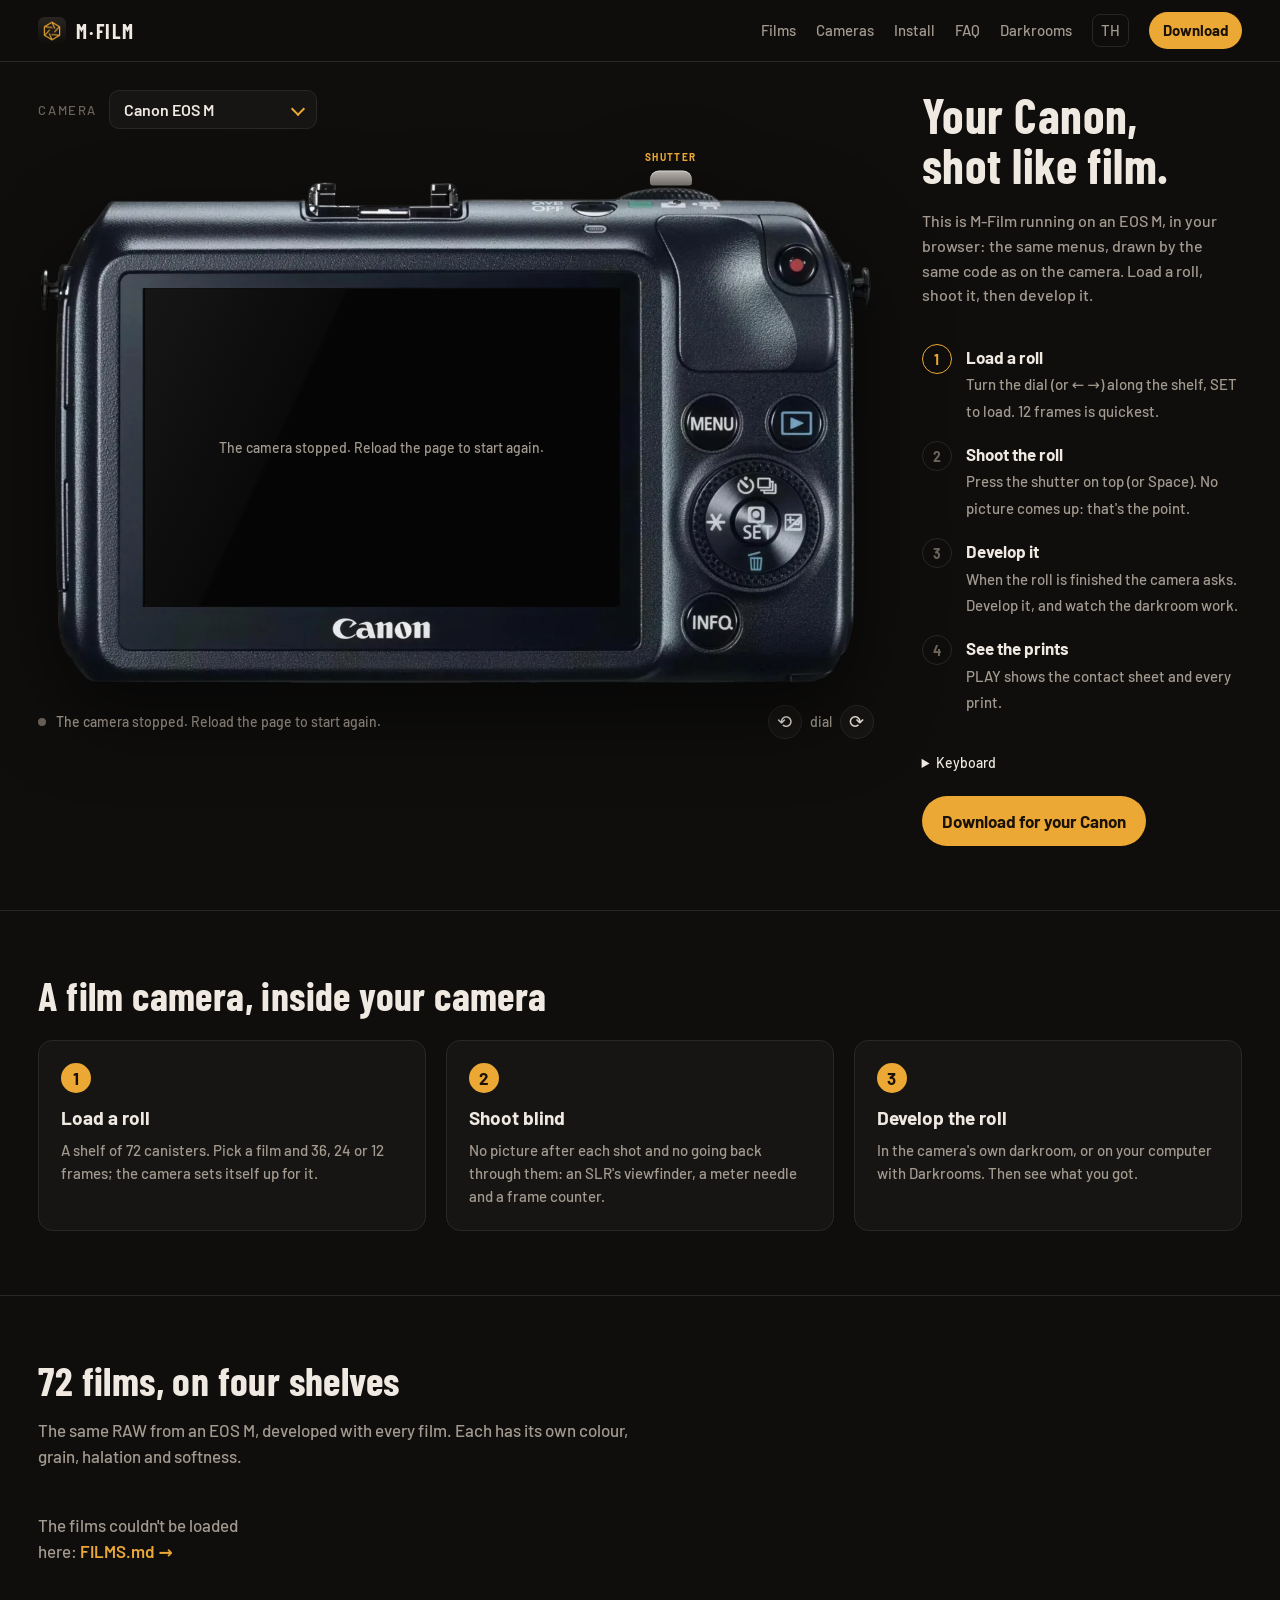
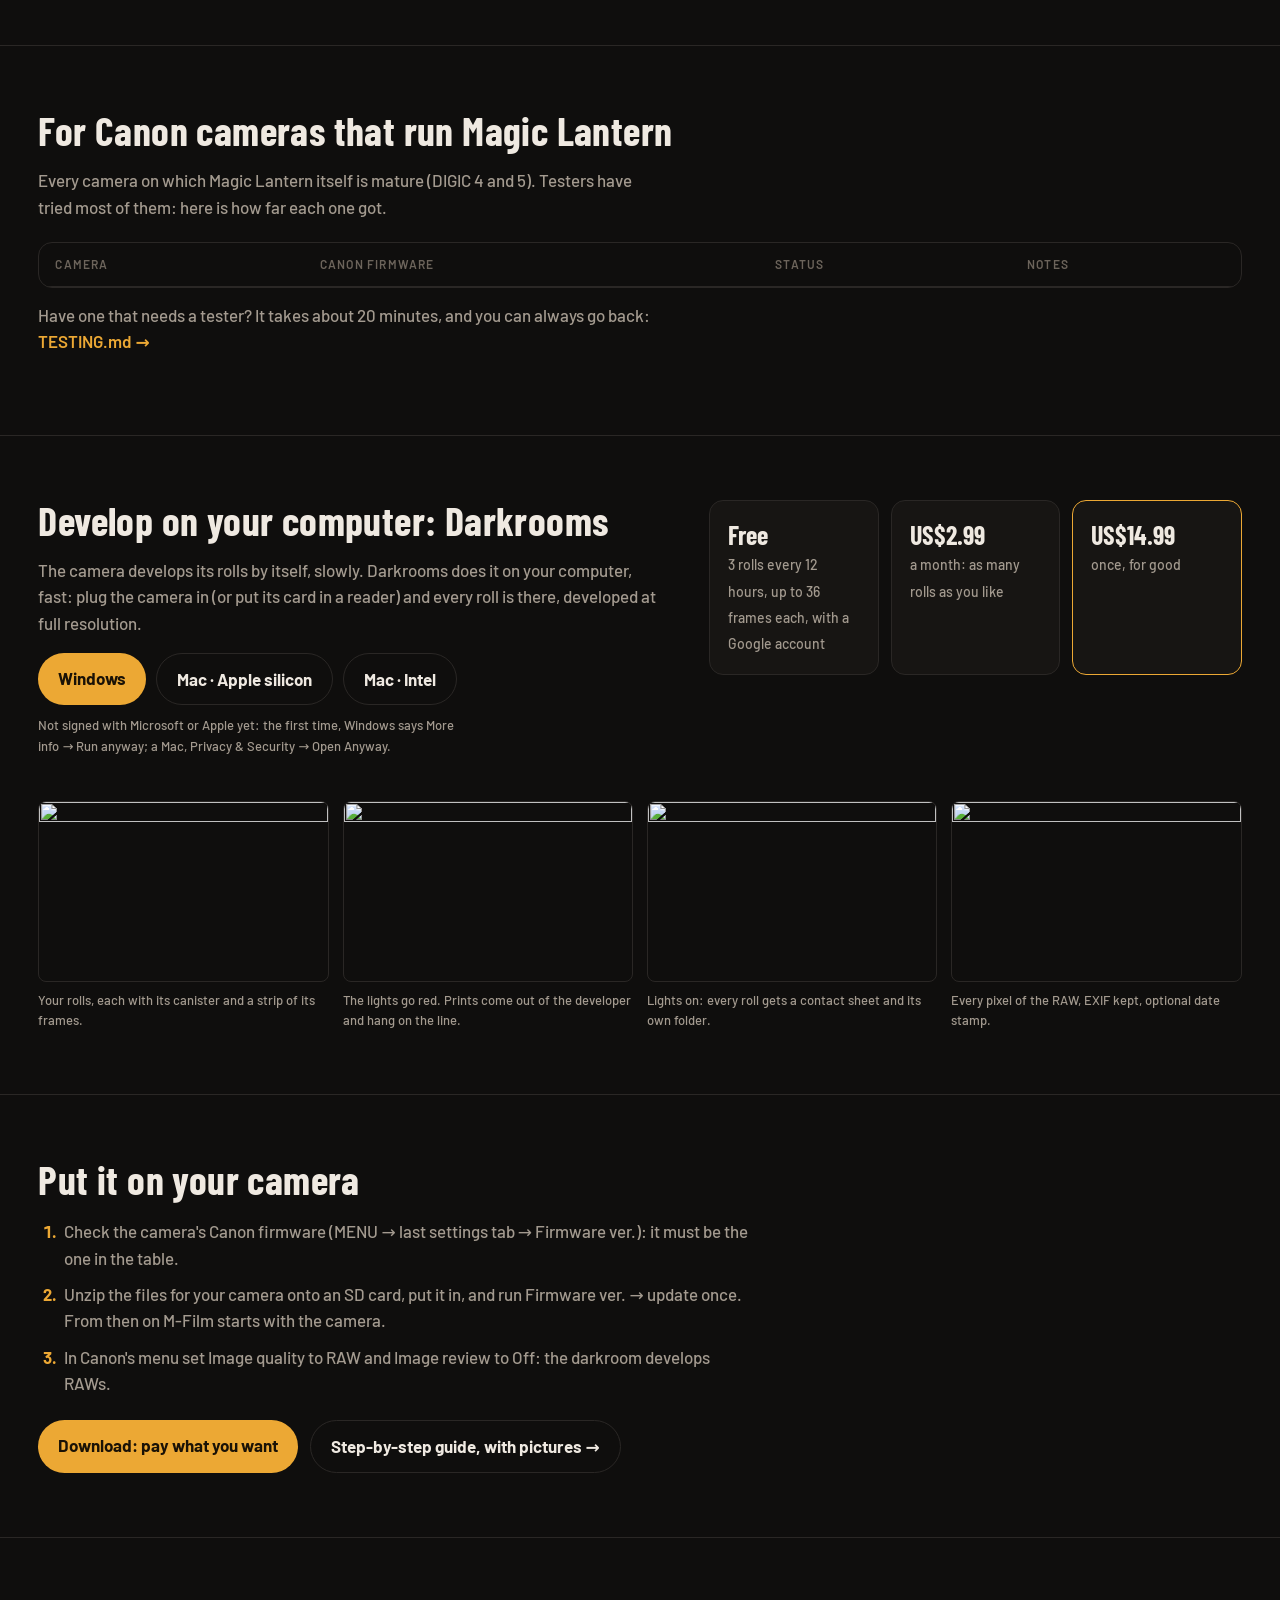
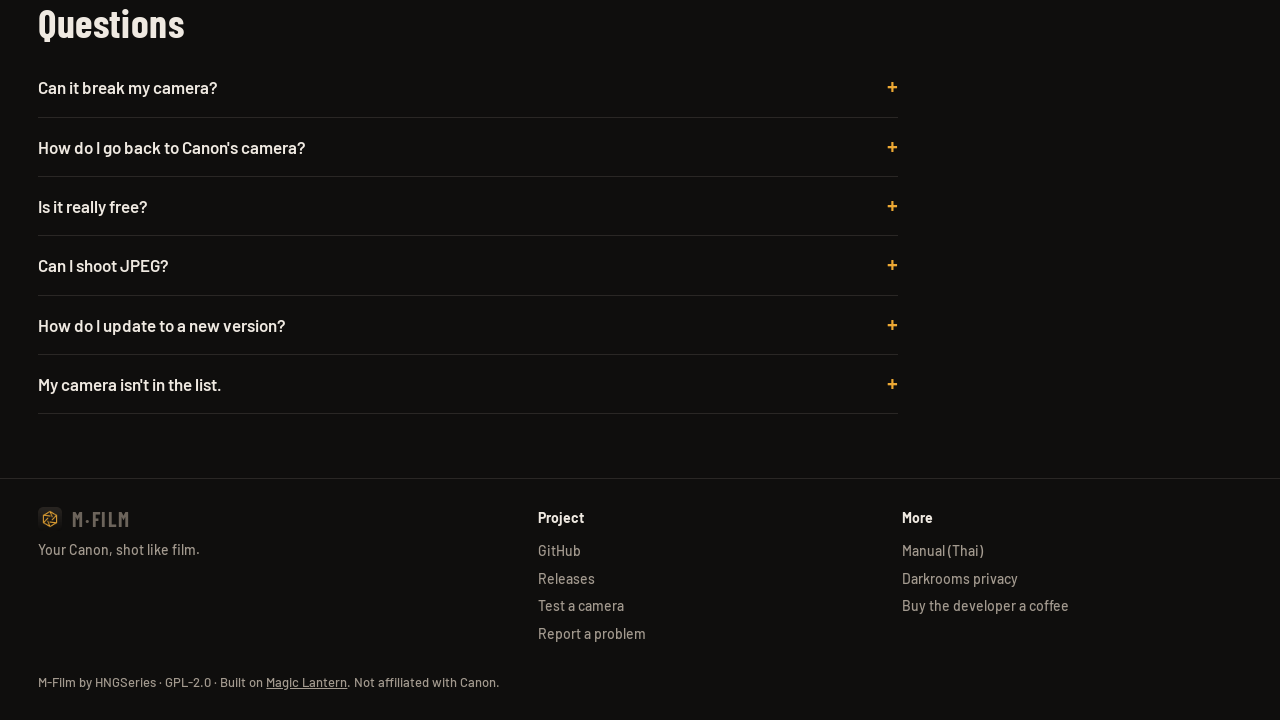
==== commit fd2ff544: "Darkrooms' free darkroom is 3 rolls every 12 hours: the site and the READMEs say so The licence serv" ====
--- a/site/index.html
+++ b/site/index.html
@@ -136,7 +136,7 @@
       <p class="muted small" id="dr-version" data-i18n="dr.unsigned">Not signed with Microsoft or Apple yet: the first time, Windows says More info → Run anyway; a Mac, Privacy &amp; Security → Open Anyway.</p>
     </div>
     <div class="prices">
-      <div class="price"><b data-i18n="p.free">Free</b><span data-i18n="p.free.d">one roll a day, up to 36 frames, with a Google account</span></div>
+      <div class="price"><b data-i18n="p.free">Free</b><span data-i18n="p.free.d">3 rolls every 12 hours, up to 36 frames each, with a Google account</span></div>
       <div class="price"><b>US$2.99</b><span data-i18n="p.month">a month: as many rolls as you like</span></div>
       <div class="price best"><b>US$14.99</b><span data-i18n="p.once">once, for good</span></div>
     </div>
@@ -166,7 +166,7 @@
   <h2 data-i18n="faq.t">Questions</h2>
   <details><summary data-i18n="faq.1.q">Can it break my camera?</summary><p data-i18n="faq.1.a">Magic Lantern runs from the card and changes nothing permanent in the camera. The worst that usually happens is that the camera doesn't start with the card in: take the battery and the card out, and it starts normally again. Still, it is software on your camera at your own risk: keep a charged battery, and don't try it in the middle of a shoot.</p></details>
   <details><summary data-i18n="faq.2.q">How do I go back to Canon's camera?</summary><p data-i18n="faq.2.a">Format the card in the camera. To stop the camera looking for Magic Lantern at all, run ML-SETUP.FIR again from Firmware ver. and remove the boot flag.</p></details>
-  <details><summary data-i18n="faq.3.q">Is it really free?</summary><p data-i18n="faq.3.a">The camera side is free and open source (GPL-2.0), and its darkroom is free and unlimited. You can pay what you want for the download, $0 included. Darkrooms, the desktop program, is free for a roll a day.</p></details>
+  <details><summary data-i18n="faq.3.q">Is it really free?</summary><p data-i18n="faq.3.a">The camera side is free and open source (GPL-2.0), and its darkroom is free and unlimited. You can pay what you want for the download, $0 included. Darkrooms, the desktop program, is free for 3 rolls every 12 hours.</p></details>
   <details><summary data-i18n="faq.4.q">Can I shoot JPEG?</summary><p data-i18n="faq.4.a">Set Image quality to RAW (RAW+JPEG works too). The films are applied when the roll is developed, from the RAW: a frame shot as JPEG can't be developed.</p></details>
   <details><summary data-i18n="faq.5.q">How do I update to a new version?</summary><p data-i18n="faq.5.a">Finish and develop the roll, copy your photos off, format the card in the camera, unzip the new version onto it and run Firmware ver. → update again. Don't unzip a new version over the old one.</p></details>
   <details><summary data-i18n="faq.6.q">My camera isn't in the list.</summary><p data-i18n="faq.6.a">M-Film needs Magic Lantern, which is mature on DIGIC 4 and 5 cameras. On newer ones (200D, 80D, M50, the R series) Magic Lantern itself is still experimental.</p></details>
--- a/site/css/site.css
+++ b/site/css/site.css
@@ -116,7 +116,7 @@
   position: absolute;
   overflow: hidden; background: #000; border-radius: 2px;
 }
-.screen canvas { position: absolute; inset: 0; width: 100%; height: 100%; image-rendering: auto; }
+.screen canvas { position: absolute; inset: 0; width: 100%; height: 100%; image-rendering: auto; object-fit: contain; }
 .blackout { position: absolute; inset: 0; background: #000; opacity: 0; pointer-events: none; }
 .blackout.on { animation: blackout .18s ease-out; }
 @keyframes blackout { 0% { opacity: 1; } 60% { opacity: 1; } 100% { opacity: 0; } }
@@ -486,6 +486,33 @@
 .screen.flip-3 { transform: scaleX(-1); }
 .lvbtn { font: 700 12px Barlow, sans-serif; width: auto; padding: 0 12px; border-radius: 999px; }
 .cam.lv-on ~ .cam-under .lvbtn { border-color: var(--red); color: #ffb3a5; }
+
+/* a photo of the camera's back: the buttons are the photo's own, the page's sit over them
+   unseen, and light up as they are pointed at or pressed */
+.cam.photo .ctl:not(.shutter):not(.dpad):not(.set),
+.cam.photo .dial.ring .ctl.set, .cam.photo .dial.cross .ctl.set, .cam.photo .dial.stick .ctl.set {
+  background: transparent; box-shadow: none; color: transparent;
+}
+.cam.photo .ctl:not(.shutter):not(.dpad):not(.set):hover, .cam.photo .ctl:not(.shutter):not(.dpad):not(.set):focus-visible,
+.cam.photo .dial .ctl.set.set:hover, .cam.photo .dial .ctl.set.set:focus-visible {
+  filter: none; box-shadow: 0 0 0 2px rgba(236, 168, 52, .75), 0 0 14px rgba(236, 168, 52, .35);
+}
+.cam.photo .ctl:not(.shutter):not(.dpad):not(.set):active, .cam.photo .ctl.down:not(.shutter):not(.dpad):not(.set),
+.cam.photo .dial .ctl.set.set:active, .cam.photo .dial .ctl.set.set.down {
+  transform: none; filter: none; background: rgba(236, 168, 52, .28);
+}
+.cam.photo .ctl.dpad:hover { box-shadow: none; }
+.cam.photo .ctl.dpad::after { opacity: 0; }
+.cam.photo .ctl.dpad:hover::after { opacity: .9; }
+.cam.photo .dial.cross::before, .cam.photo .dial.stick::before { display: none; }
+.cam.photo .dial-ring { background: transparent; box-shadow: none; }
+.cam.photo .dial.ring .ctl.set { --d: 34; }
+.cam.photo .ctl.power { background: transparent; }
+.cam.photo .ctl.lv::after { opacity: 0; }
+.cam.photo.lv-on .ctl.lv::after { opacity: .9; inset: 40%; }
+.cam.photo .ctl.pill { aspect-ratio: 1.6; border-radius: 18px; }
+/* the EOS M's trash is printed on its dial's lower edge: there it opens Home, over the dial */
+.cam.photo .ctl.home { z-index: 2; }
 
 /* the screen's glass: a faint sheen over whatever is on it */
 .screen::after {
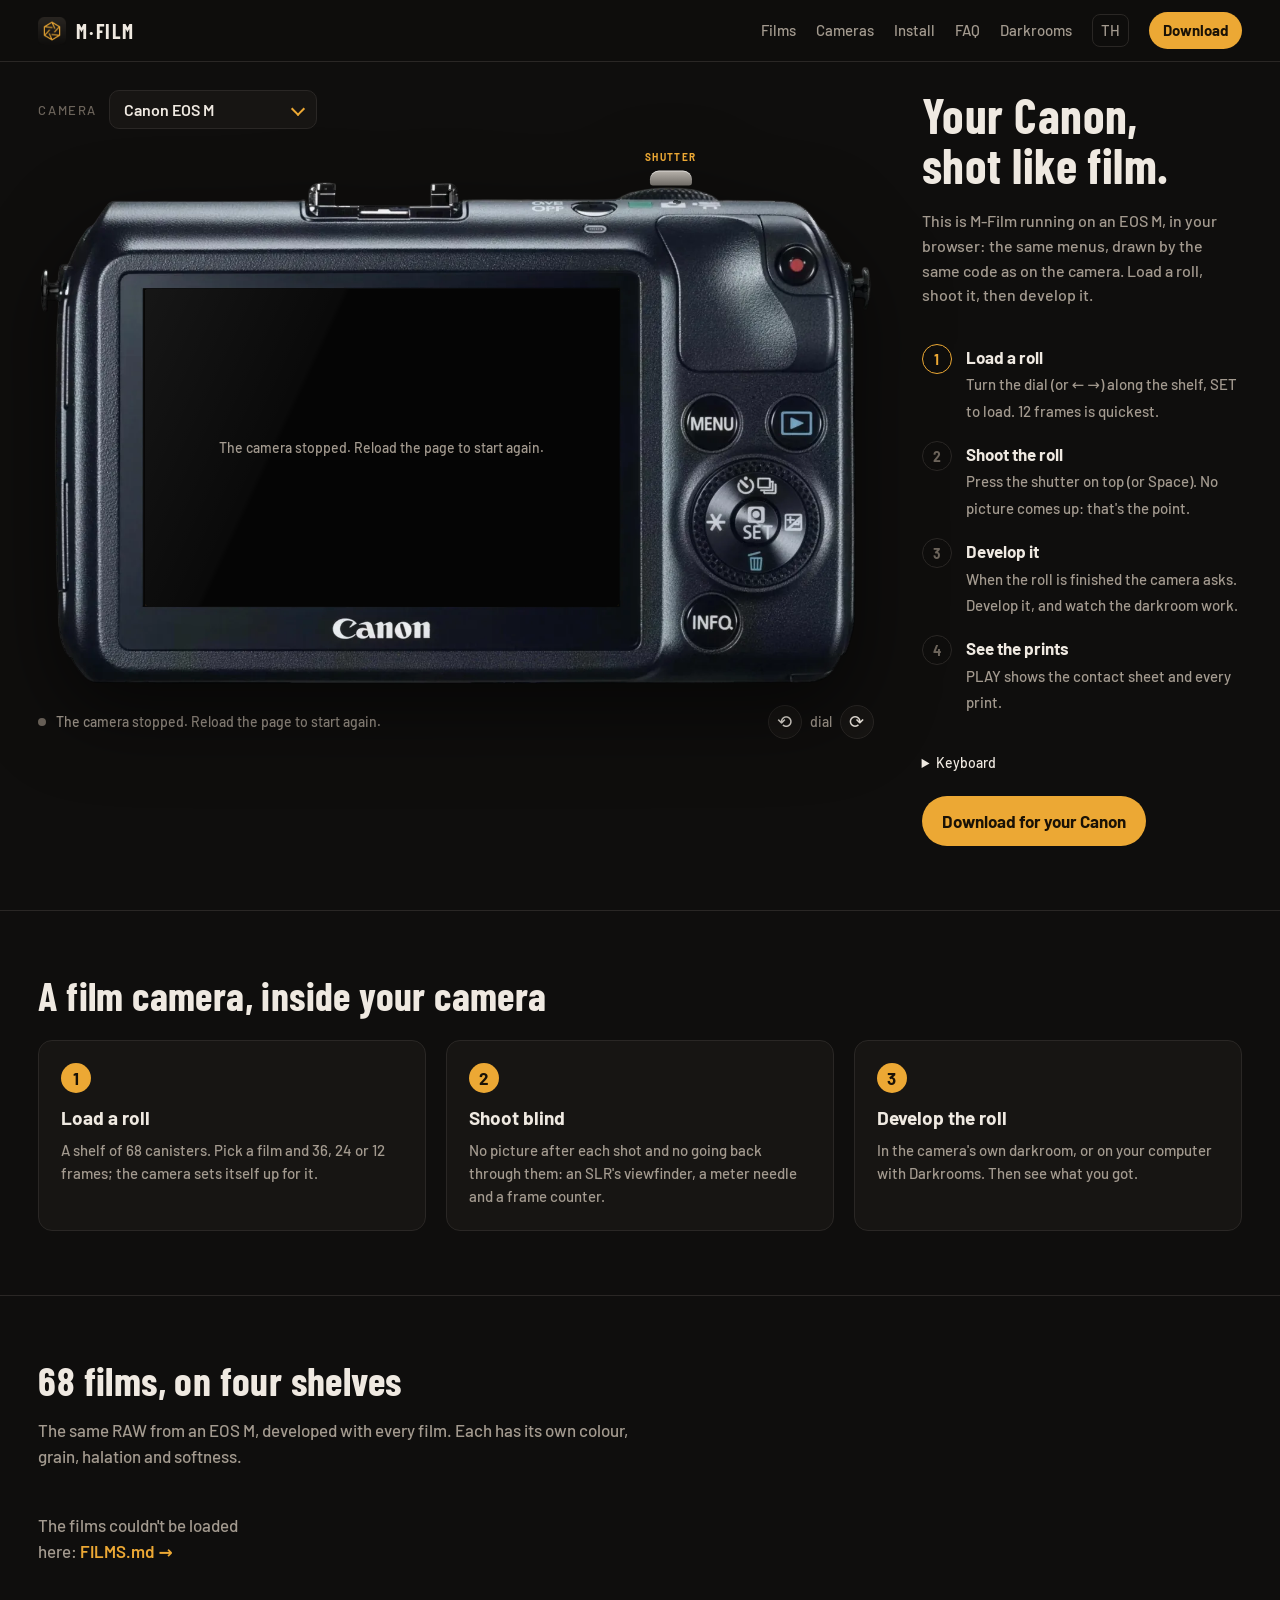
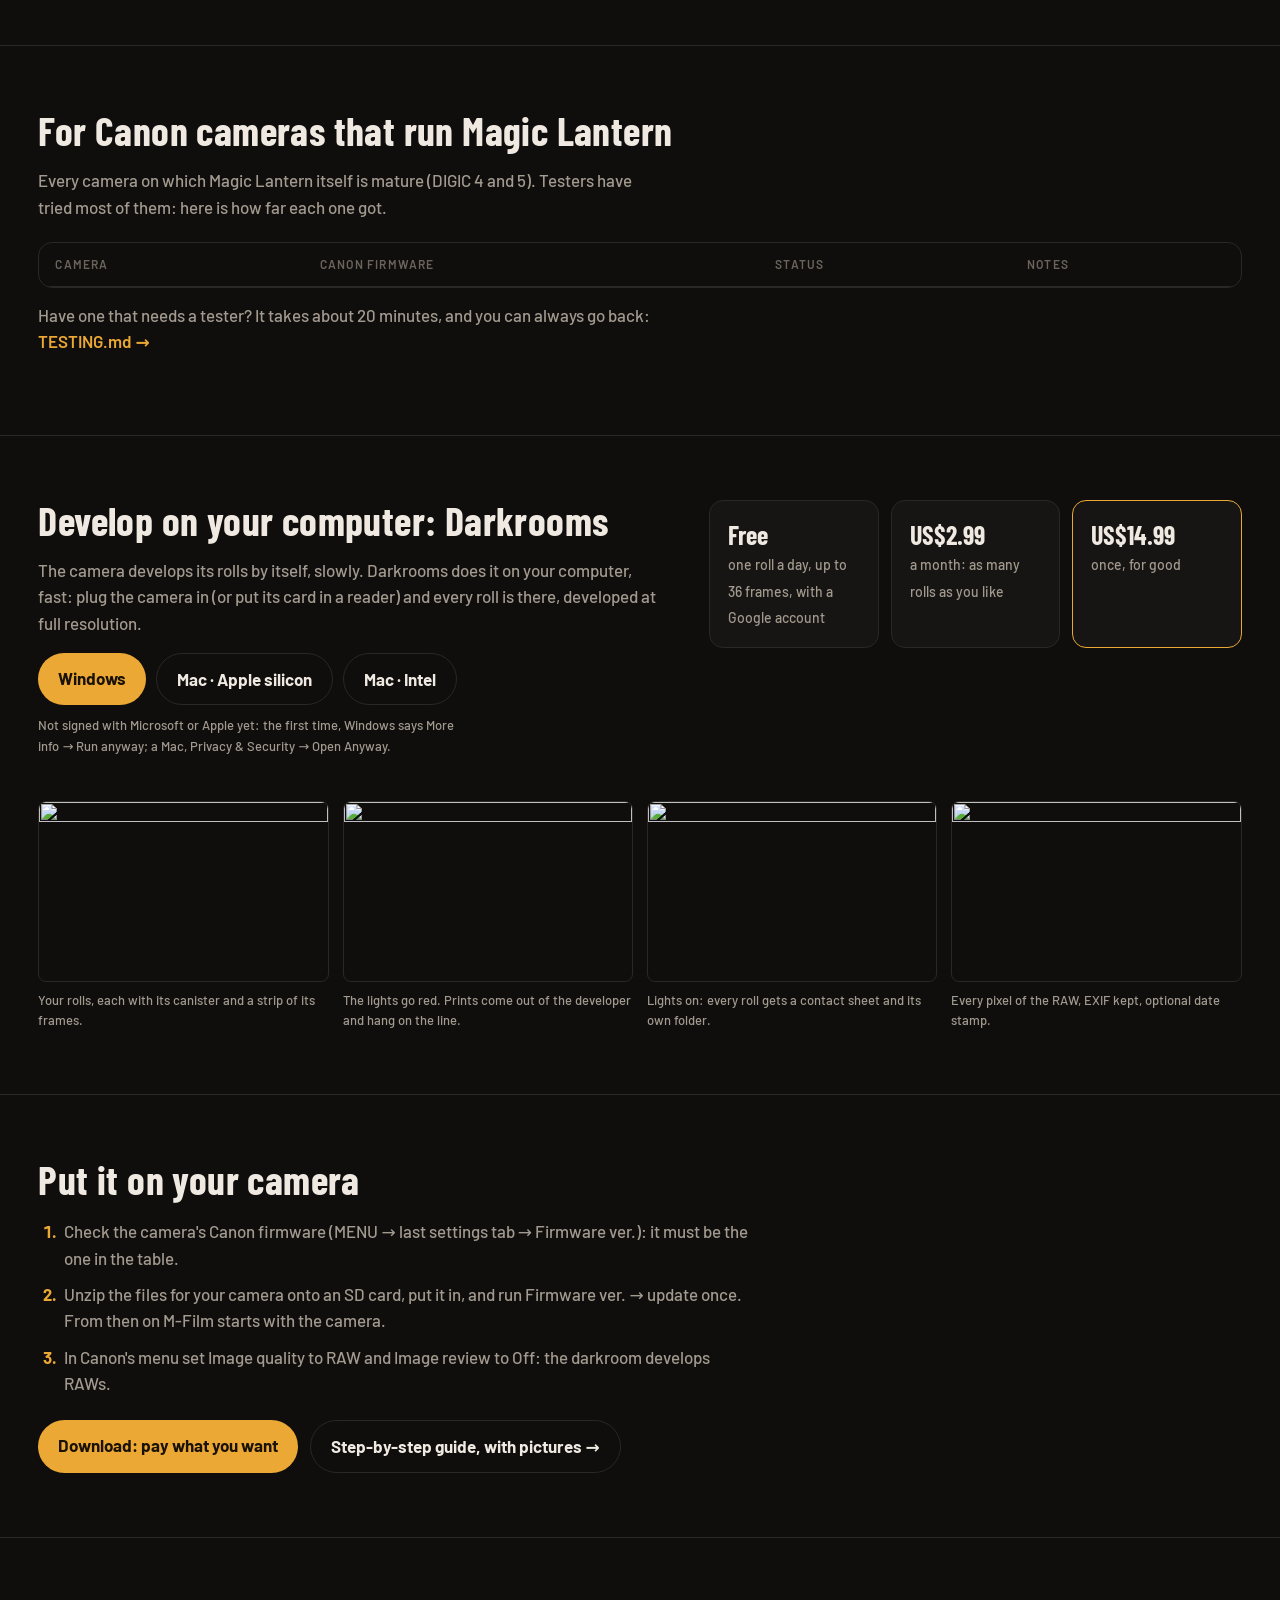
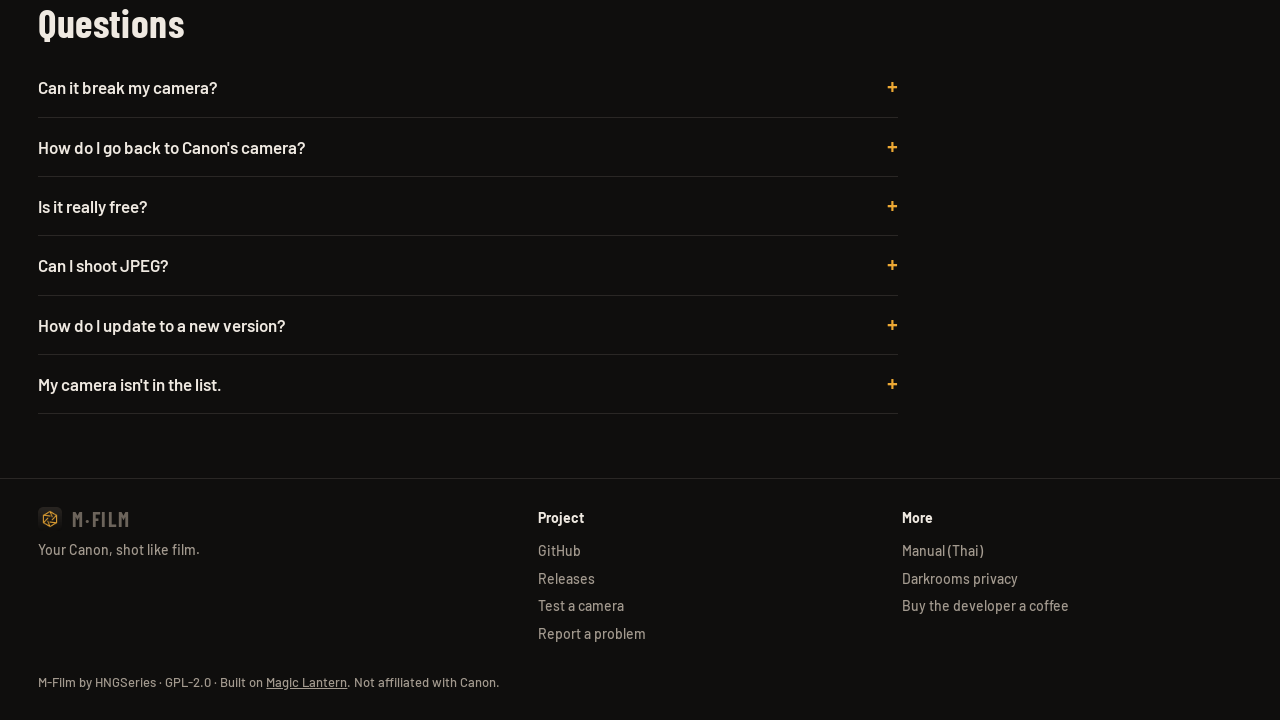
==== commit e7967930: "The four cinema print films leave the shelf (#126) Kodak Vision 2383 and 2393 and Fujifilm Eterna 35" ====
--- a/site/index.html
+++ b/site/index.html
@@ -4,7 +4,7 @@
 <meta charset="utf-8">
 <meta name="viewport" content="width=device-width, initial-scale=1">
 <title>M-Film · Your Canon, shot like film</title>
-<meta name="description" content="A film camera's interface for Canon cameras that run Magic Lantern. Load a roll from 72 film stocks, shoot without looking, then develop. Try it here, on a camera in your browser.">
+<meta name="description" content="A film camera's interface for Canon cameras that run Magic Lantern. Load a roll from 68 film stocks, shoot without looking, then develop. Try it here, on a camera in your browser.">
 <meta property="og:title" content="M-Film · Your Canon, shot like film">
 <meta property="og:description" content="Try the film camera in your browser: load a roll, shoot it, develop it.">
 <meta property="og:image" content="https://hngseries.github.io/mfilm-canon-film-simulation/img/social-preview.png">
@@ -96,14 +96,14 @@
 <section class="band how">
   <h2 data-i18n="how.t">A film camera, inside your camera</h2>
   <div class="how-grid">
-    <div><span class="num">1</span><b data-i18n="how.1.t">Load a roll</b><p data-i18n="how.1.d">A shelf of 72 canisters. Pick a film and 36, 24 or 12 frames; the camera sets itself up for it.</p></div>
+    <div><span class="num">1</span><b data-i18n="how.1.t">Load a roll</b><p data-i18n="how.1.d">A shelf of 68 canisters. Pick a film and 36, 24 or 12 frames; the camera sets itself up for it.</p></div>
     <div><span class="num">2</span><b data-i18n="how.2.t">Shoot blind</b><p data-i18n="how.2.d">No picture after each shot and no going back through them: an SLR's viewfinder, a meter needle and a frame counter.</p></div>
     <div><span class="num">3</span><b data-i18n="how.3.t">Develop the roll</b><p data-i18n="how.3.d">In the camera's own darkroom, or on your computer with Darkrooms. Then see what you got.</p></div>
   </div>
 </section>
 
 <section id="films" class="band">
-  <h2 data-i18n="films.t">72 films, on four shelves</h2>
+  <h2 data-i18n="films.t">68 films, on four shelves</h2>
   <p data-i18n="films.d">The same RAW from an EOS M, developed with every film. Each has its own colour, grain, halation and softness.</p>
   <div class="tabs" role="tablist" id="shelves"></div>
   <div class="films" id="films-grid"><p class="muted" data-i18n="films.loading">Loading the films…</p></div>
@@ -136,7 +136,7 @@
       <p class="muted small" id="dr-version" data-i18n="dr.unsigned">Not signed with Microsoft or Apple yet: the first time, Windows says More info → Run anyway; a Mac, Privacy &amp; Security → Open Anyway.</p>
     </div>
     <div class="prices">
-      <div class="price"><b data-i18n="p.free">Free</b><span data-i18n="p.free.d">3 rolls every 12 hours, up to 36 frames each, with a Google account</span></div>
+      <div class="price"><b data-i18n="p.free">Free</b><span data-i18n="p.free.d">one roll a day, up to 36 frames, with a Google account</span></div>
       <div class="price"><b>US$2.99</b><span data-i18n="p.month">a month: as many rolls as you like</span></div>
       <div class="price best"><b>US$14.99</b><span data-i18n="p.once">once, for good</span></div>
     </div>
@@ -166,7 +166,7 @@
   <h2 data-i18n="faq.t">Questions</h2>
   <details><summary data-i18n="faq.1.q">Can it break my camera?</summary><p data-i18n="faq.1.a">Magic Lantern runs from the card and changes nothing permanent in the camera. The worst that usually happens is that the camera doesn't start with the card in: take the battery and the card out, and it starts normally again. Still, it is software on your camera at your own risk: keep a charged battery, and don't try it in the middle of a shoot.</p></details>
   <details><summary data-i18n="faq.2.q">How do I go back to Canon's camera?</summary><p data-i18n="faq.2.a">Format the card in the camera. To stop the camera looking for Magic Lantern at all, run ML-SETUP.FIR again from Firmware ver. and remove the boot flag.</p></details>
-  <details><summary data-i18n="faq.3.q">Is it really free?</summary><p data-i18n="faq.3.a">The camera side is free and open source (GPL-2.0), and its darkroom is free and unlimited. You can pay what you want for the download, $0 included. Darkrooms, the desktop program, is free for 3 rolls every 12 hours.</p></details>
+  <details><summary data-i18n="faq.3.q">Is it really free?</summary><p data-i18n="faq.3.a">The camera side is free and open source (GPL-2.0), and its darkroom is free and unlimited. You can pay what you want for the download, $0 included. Darkrooms, the desktop program, is free for a roll a day.</p></details>
   <details><summary data-i18n="faq.4.q">Can I shoot JPEG?</summary><p data-i18n="faq.4.a">Set Image quality to RAW (RAW+JPEG works too). The films are applied when the roll is developed, from the RAW: a frame shot as JPEG can't be developed.</p></details>
   <details><summary data-i18n="faq.5.q">How do I update to a new version?</summary><p data-i18n="faq.5.a">Finish and develop the roll, copy your photos off, format the card in the camera, unzip the new version onto it and run Firmware ver. → update again. Don't unzip a new version over the old one.</p></details>
   <details><summary data-i18n="faq.6.q">My camera isn't in the list.</summary><p data-i18n="faq.6.a">M-Film needs Magic Lantern, which is mature on DIGIC 4 and 5 cameras. On newer ones (200D, 80D, M50, the R series) Magic Lantern itself is still experimental.</p></details>
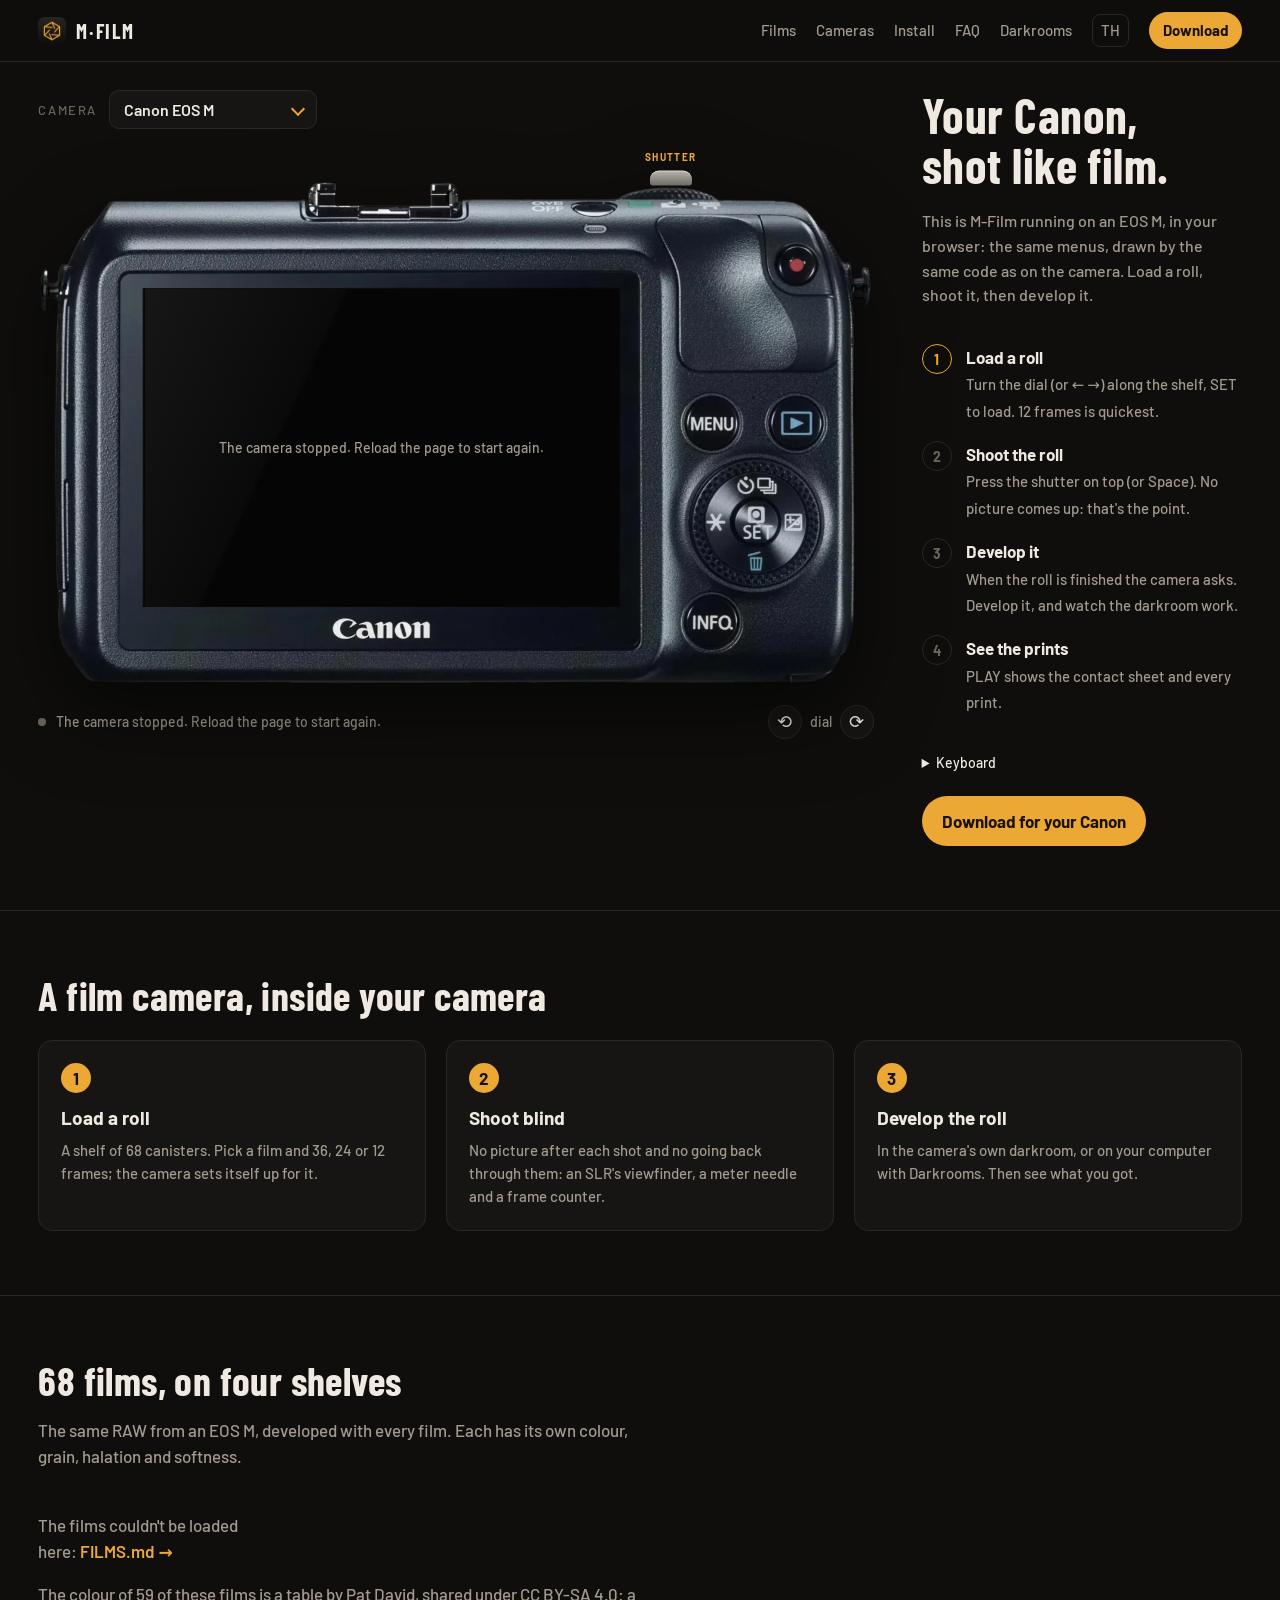
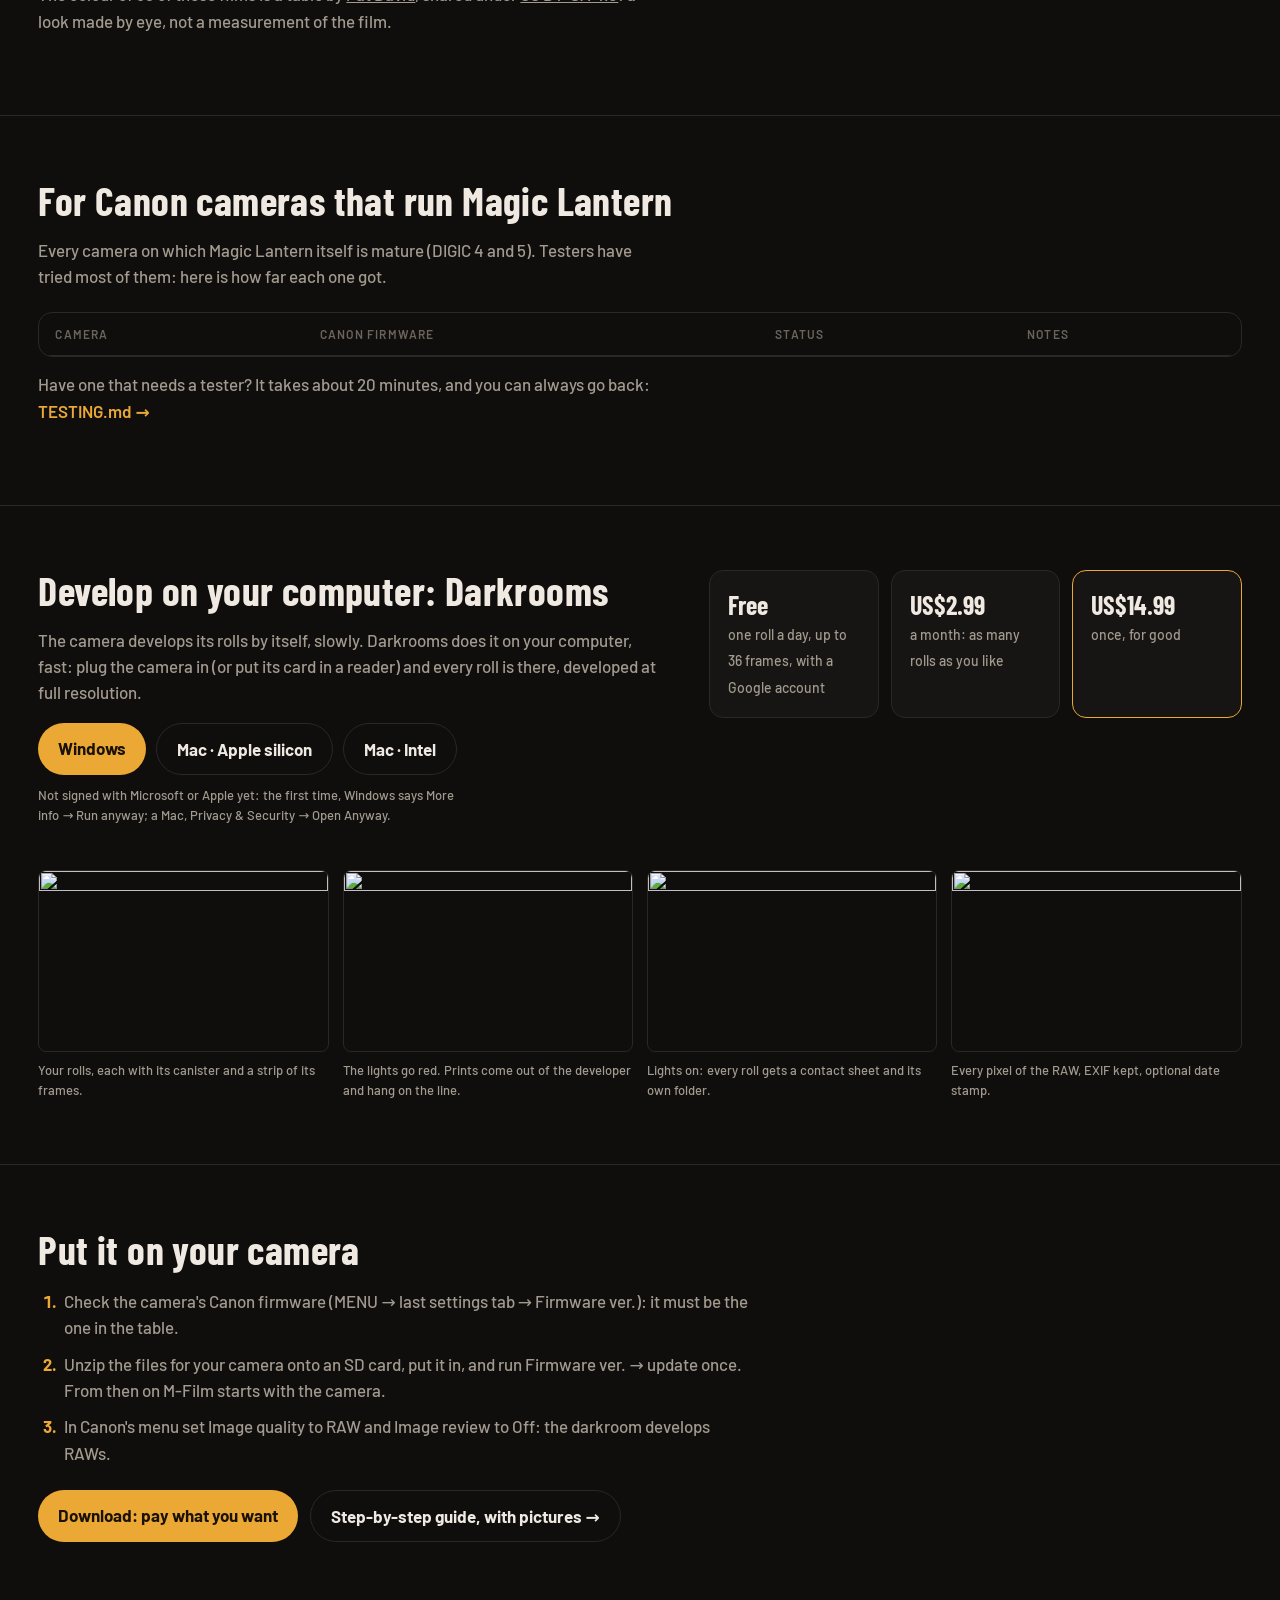
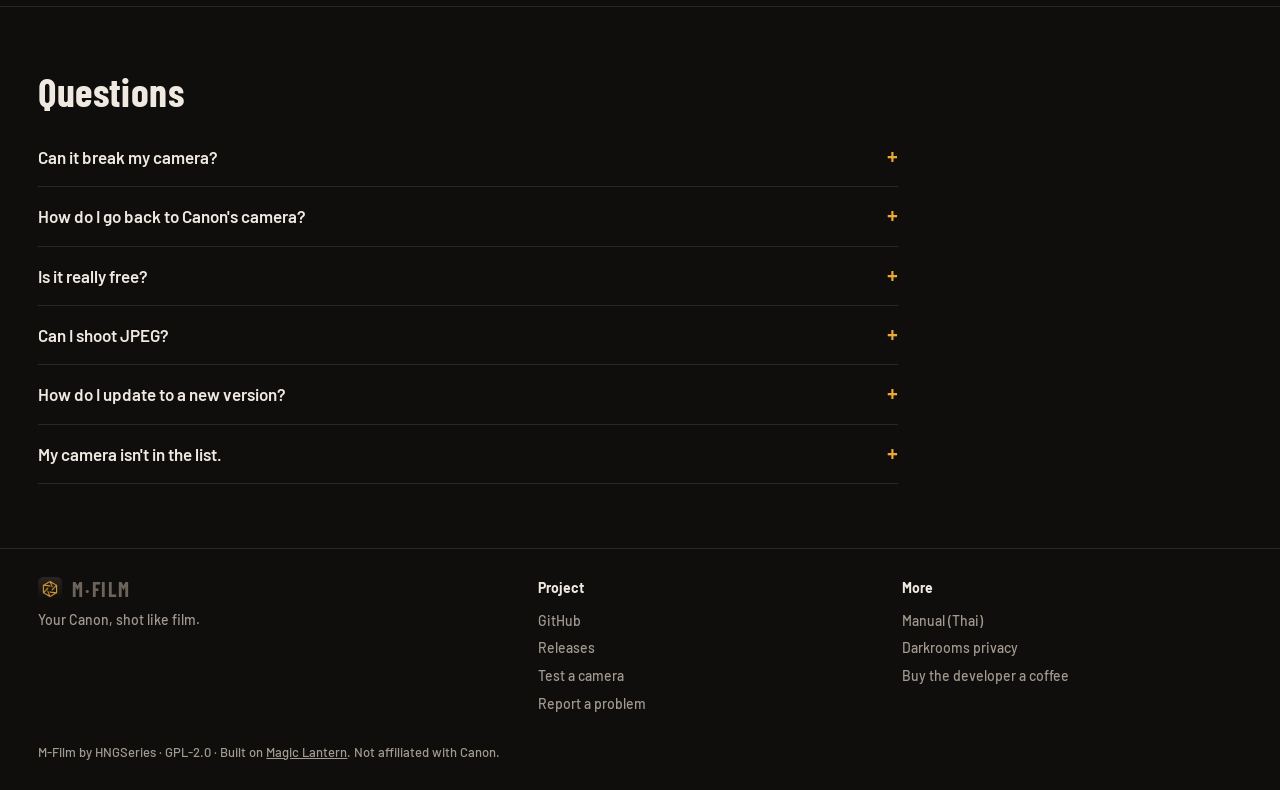
==== commit 713daf4b: "The film colour tables are Pat David's, CC BY-SA 4.0, and are said to be (#118) THIRD_PARTY.md gave " ====
--- a/site/index.html
+++ b/site/index.html
@@ -107,6 +107,7 @@
   <p data-i18n="films.d">The same RAW from an EOS M, developed with every film. Each has its own colour, grain, halation and softness.</p>
   <div class="tabs" role="tablist" id="shelves"></div>
   <div class="films" id="films-grid"><p class="muted" data-i18n="films.loading">Loading the films…</p></div>
+  <p class="muted" data-i18n="films.credit">The colour of 59 of these films is a table by <a href="https://patdavid.net">Pat David</a>, shared under <a href="https://creativecommons.org/licenses/by-sa/4.0/">CC BY-SA 4.0</a>: a look made by eye, not a measurement of the film.</p>
 </section>
 
 <section id="cameras" class="band">
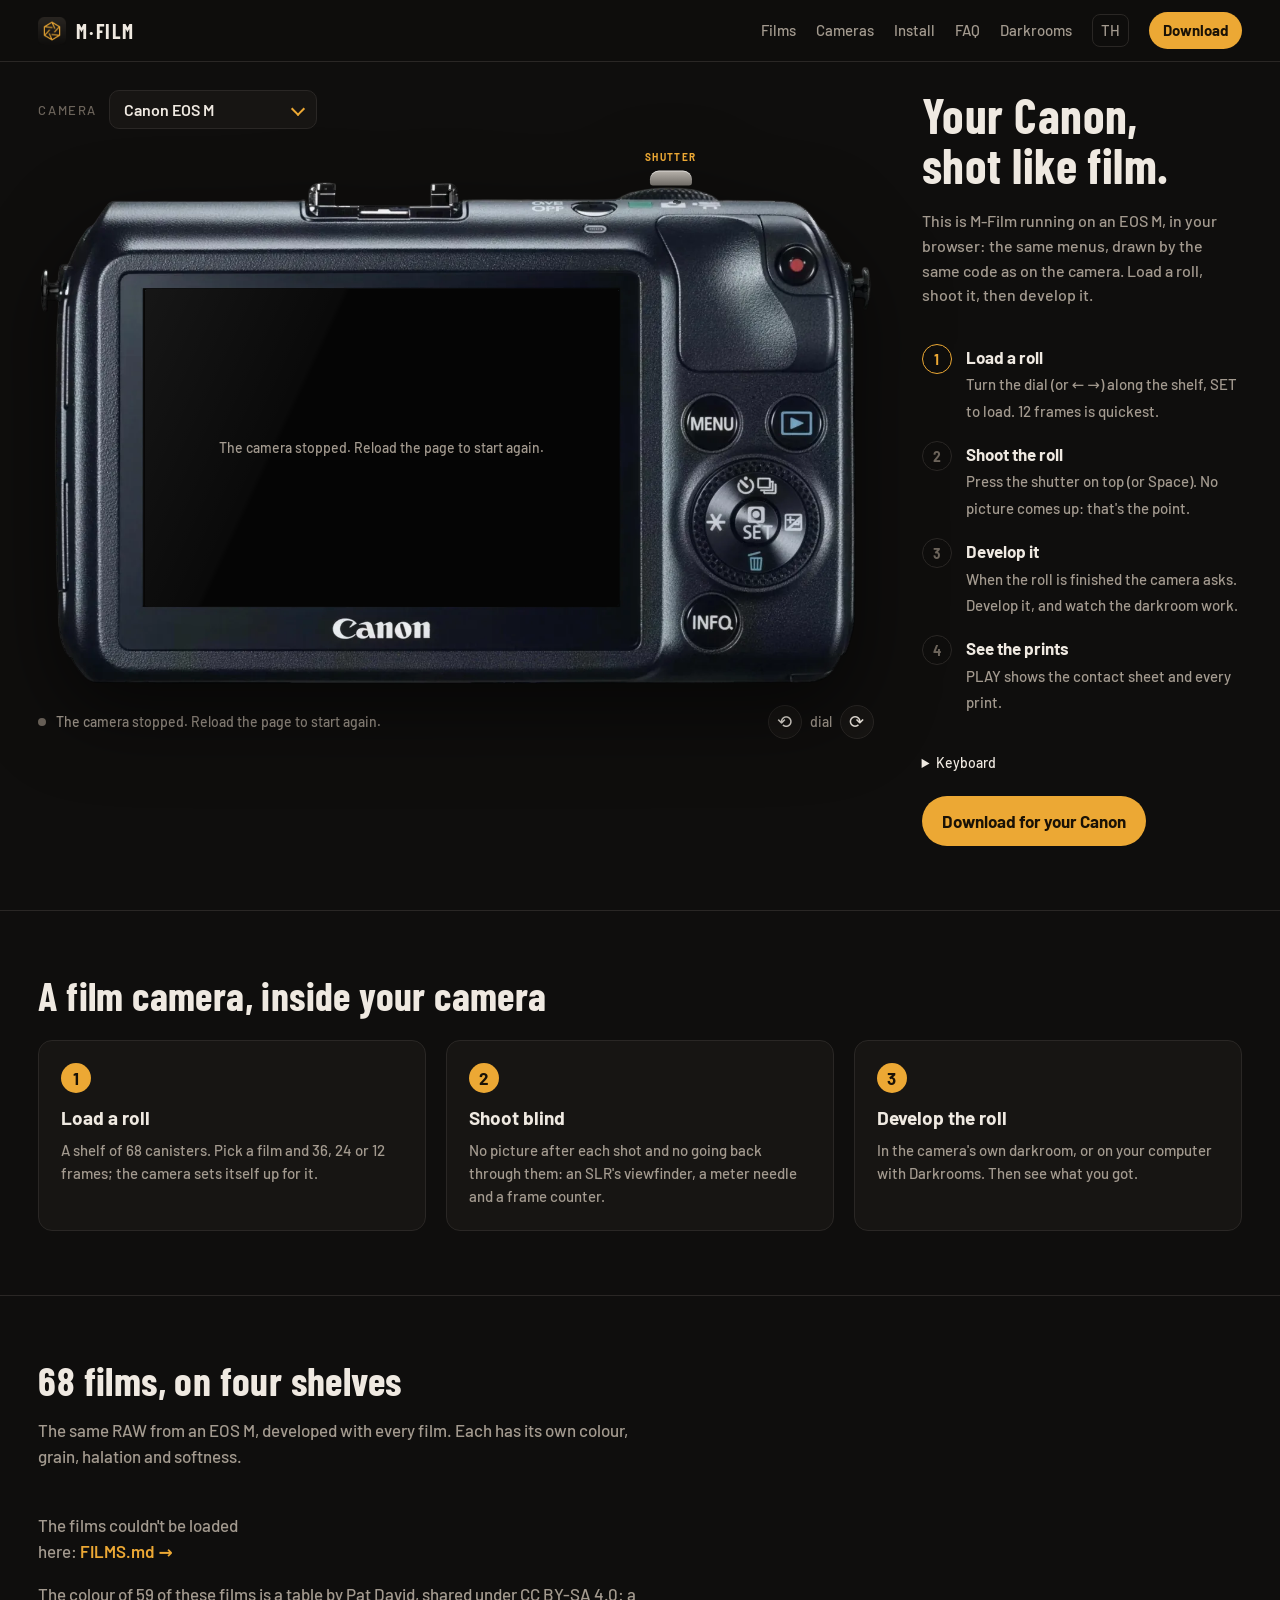
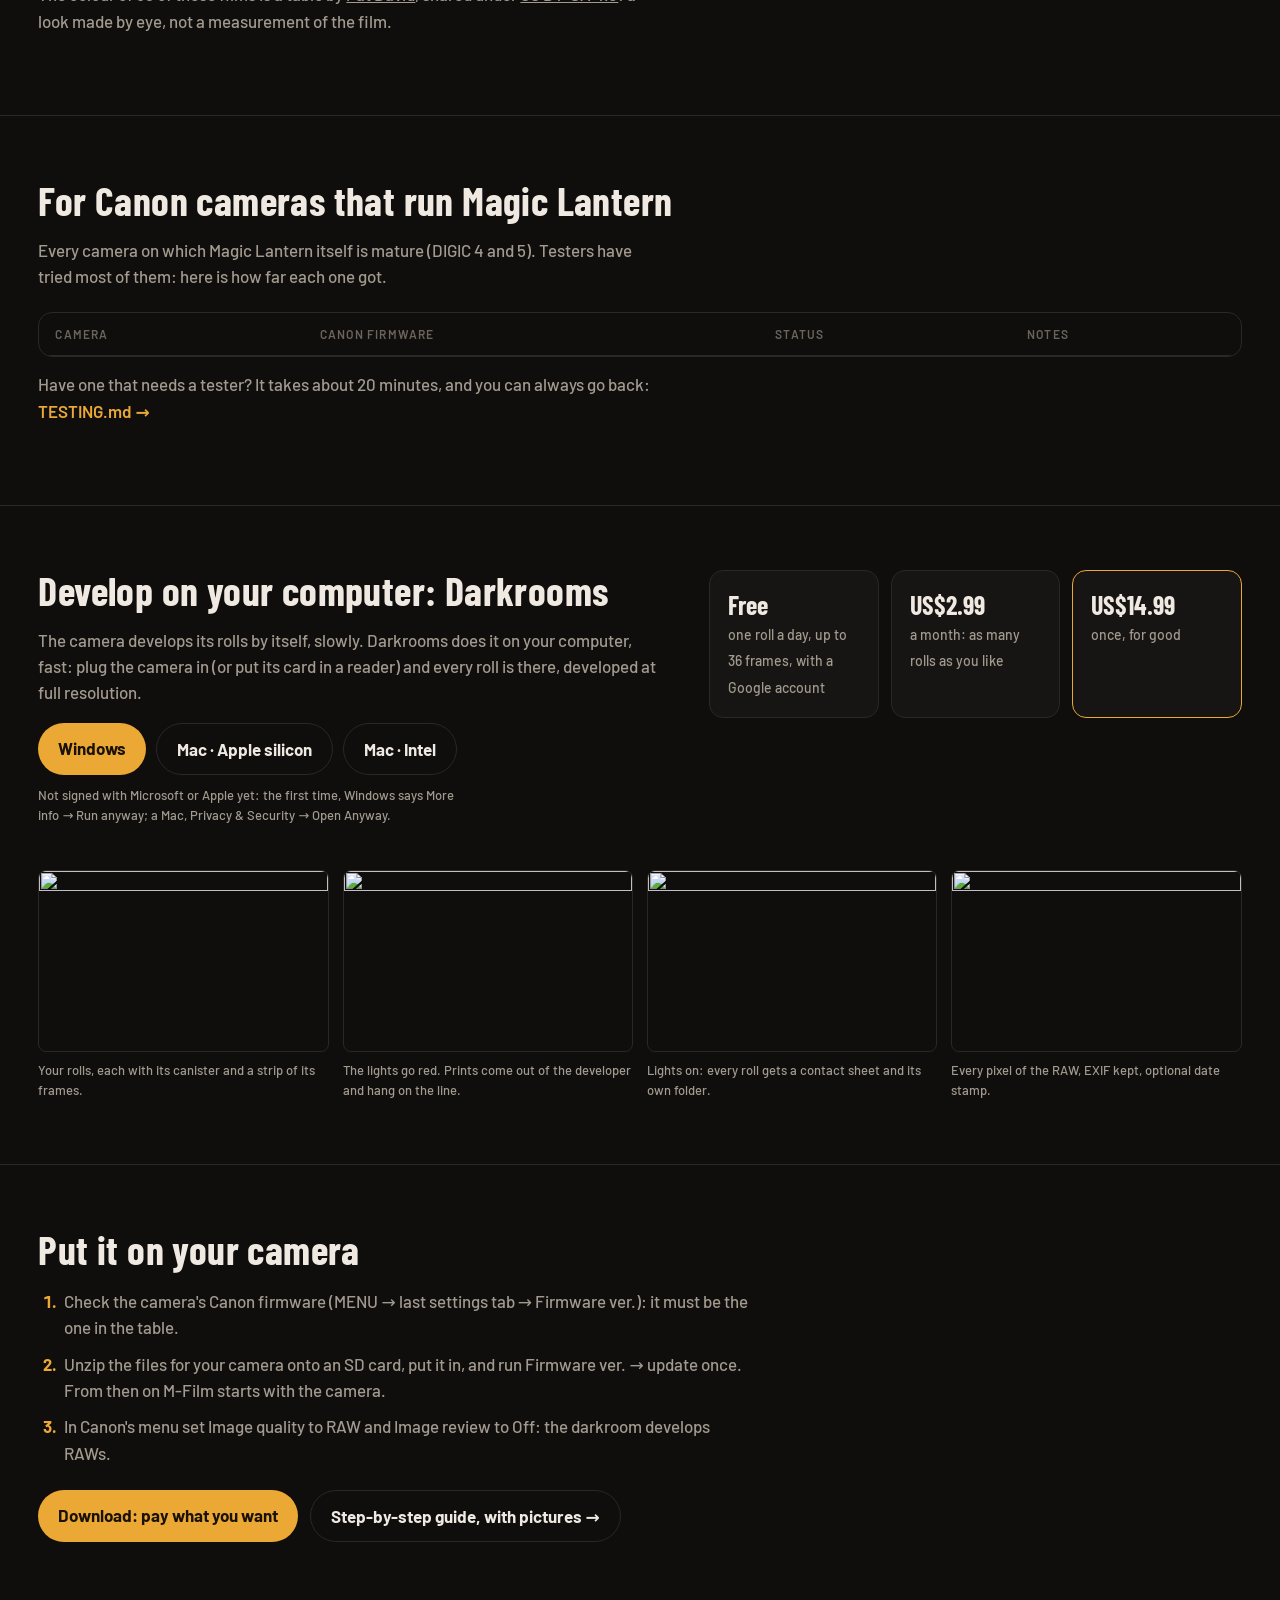
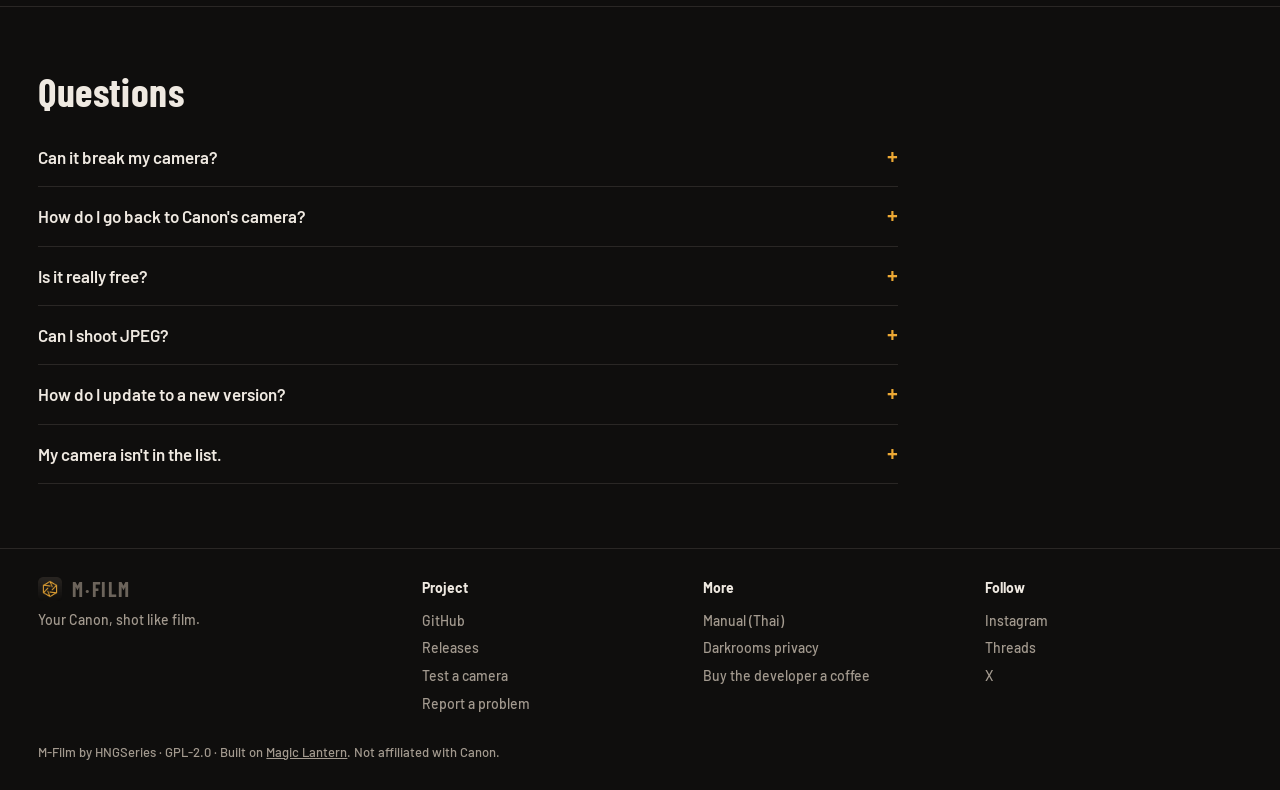
==== commit 89e3c455: "M-Film's Instagram, Threads and X, in the READMEs and on the site Badges under the others at the top" ====
--- a/site/index.html
+++ b/site/index.html
@@ -9,6 +9,7 @@
 <meta property="og:description" content="Try the film camera in your browser: load a roll, shoot it, develop it.">
 <meta property="og:image" content="https://hngseries.github.io/mfilm-canon-film-simulation/img/social-preview.png">
 <meta name="twitter:card" content="summary_large_image">
+<meta name="twitter:site" content="@mfilm_official">
 <link rel="icon" href="img/mfilm.png">
 <link rel="preload" href="fos/mfilm.wasm" as="fetch" crossorigin>
 <link rel="stylesheet" href="css/site.css">
@@ -105,6 +106,7 @@
 <section id="films" class="band">
   <h2 data-i18n="films.t">68 films, on four shelves</h2>
   <p data-i18n="films.d">The same RAW from an EOS M, developed with every film. Each has its own colour, grain, halation and softness.</p>
+  <p class="muted" id="films-state"></p>
   <div class="tabs" role="tablist" id="shelves"></div>
   <div class="films" id="films-grid"><p class="muted" data-i18n="films.loading">Loading the films…</p></div>
   <p class="muted" data-i18n="films.credit">The colour of 59 of these films is a table by <a href="https://patdavid.net">Pat David</a>, shared under <a href="https://creativecommons.org/licenses/by-sa/4.0/">CC BY-SA 4.0</a>: a look made by eye, not a measurement of the film.</p>
@@ -239,6 +241,10 @@
       <a href="https://github.com/HNGSeries/mfilm-canon-film-simulation/blob/main/docs/MANUAL.th.md" data-i18n="foot.manual">Manual (Thai)</a>
       <a href="https://darkrooms-licence.suphalapruksasathit.workers.dev/privacy" data-i18n="foot.privacy">Darkrooms privacy</a>
       <a href="https://buy.stripe.com/7sY14p8d93QE5Ny5M58so02" data-i18n="foot.coffee">Buy the developer a coffee</a></div>
+    <div><b data-i18n="foot.follow">Follow</b>
+      <a href="https://www.instagram.com/mfilm.official/">Instagram</a>
+      <a href="https://www.threads.com/@mfilm.official">Threads</a>
+      <a href="https://x.com/mfilm_official">X</a></div>
   </div>
   <p class="foot-small"><span>M-Film by HNGSeries · GPL-2.0</span> · <span data-i18n="foot.ml">Built on <a href="https://www.magiclantern.fm/">Magic Lantern</a>. Not affiliated with Canon.</span></p>
 </footer>
--- a/site/css/site.css
+++ b/site/css/site.css
@@ -429,7 +429,7 @@
 .faq details p { margin: 0 0 18px; }
 
 footer { display: block; }
-.foot-cols { display: grid; grid-template-columns: 1.4fr 1fr 1fr; gap: 24px; max-width: 1360px; margin: 0 auto; }
+.foot-cols { display: grid; grid-template-columns: 1.4fr 1fr 1fr 1fr; gap: 24px; max-width: 1360px; margin: 0 auto; }
 @media (max-width: 640px) { .foot-cols { grid-template-columns: minmax(0, 1fr) minmax(0, 1fr); } .foot-cols > div:first-child { grid-column: 1 / -1; } }
 .foot-cols b { display: block; color: var(--ink); margin-bottom: 8px; font-size: 14px; }
 .foot-cols a:not(.brand) { display: block; text-decoration: none; color: var(--muted); padding: 3px 0; }
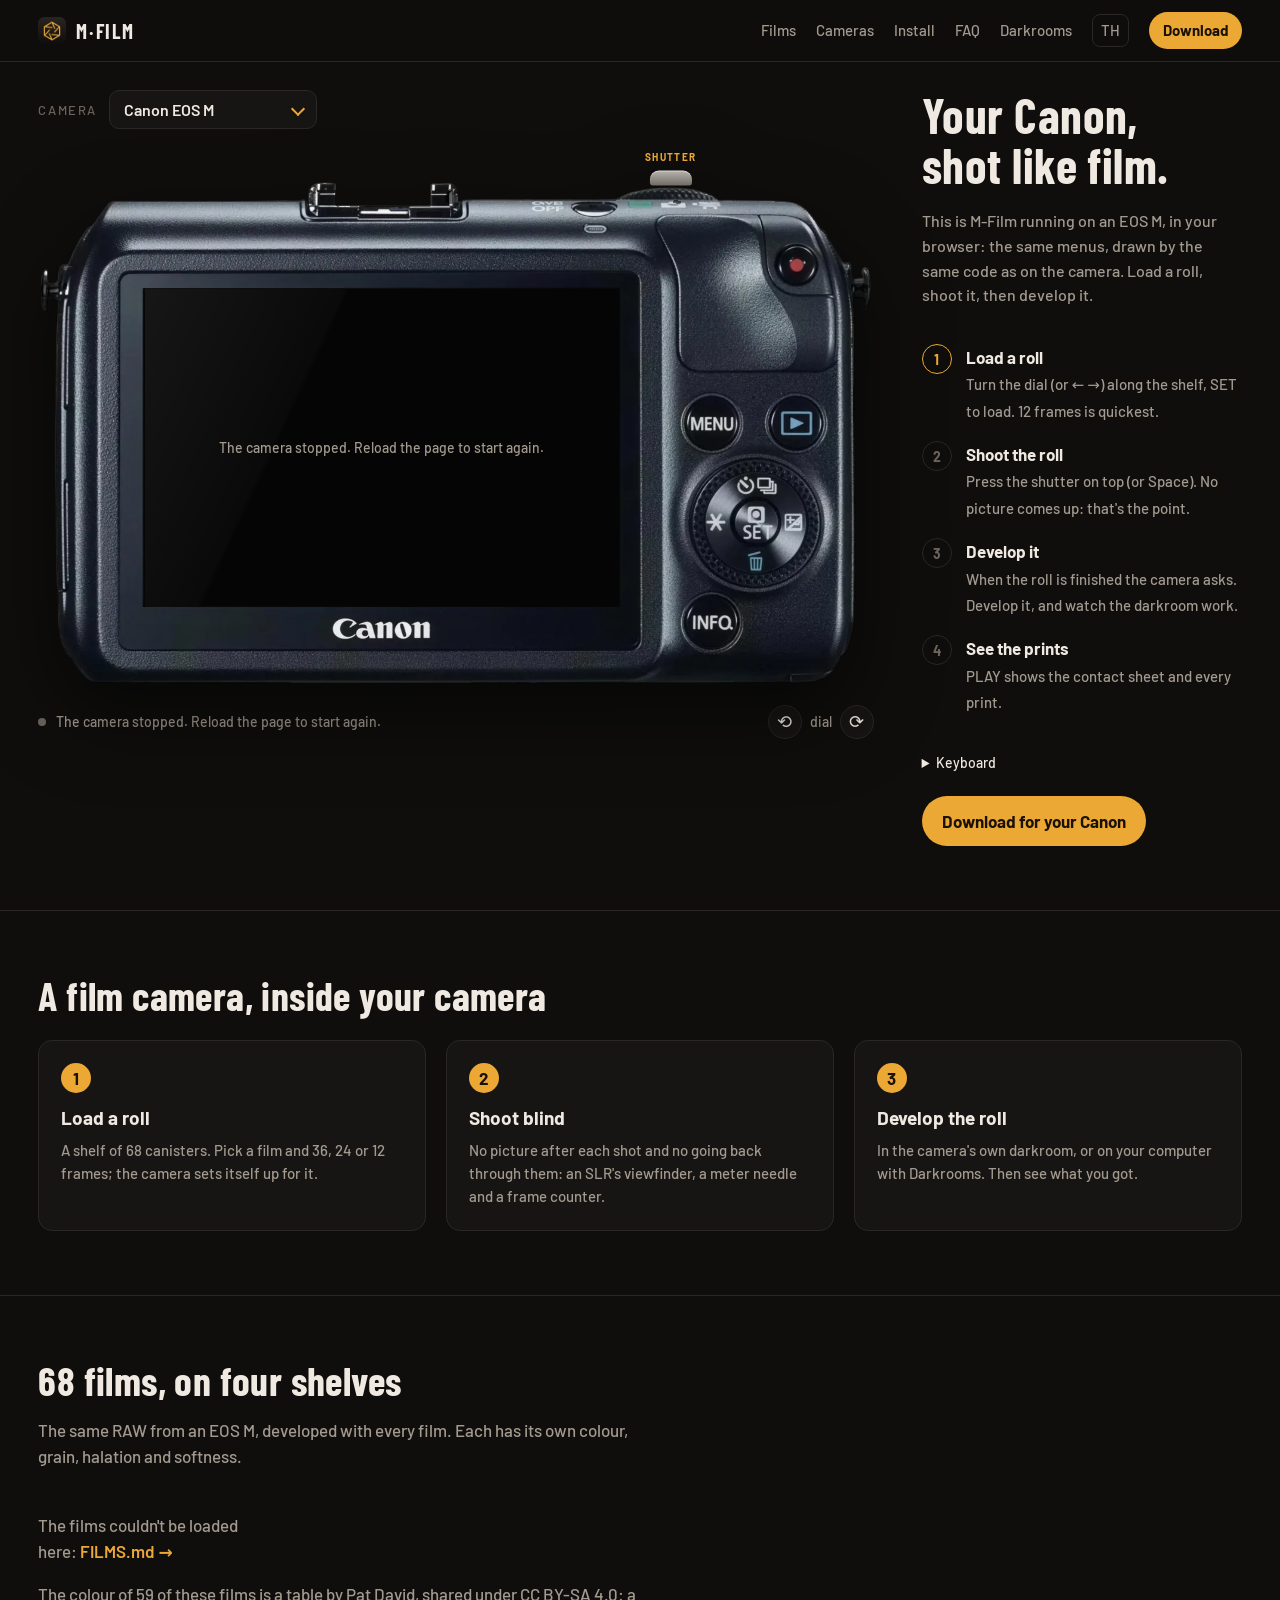
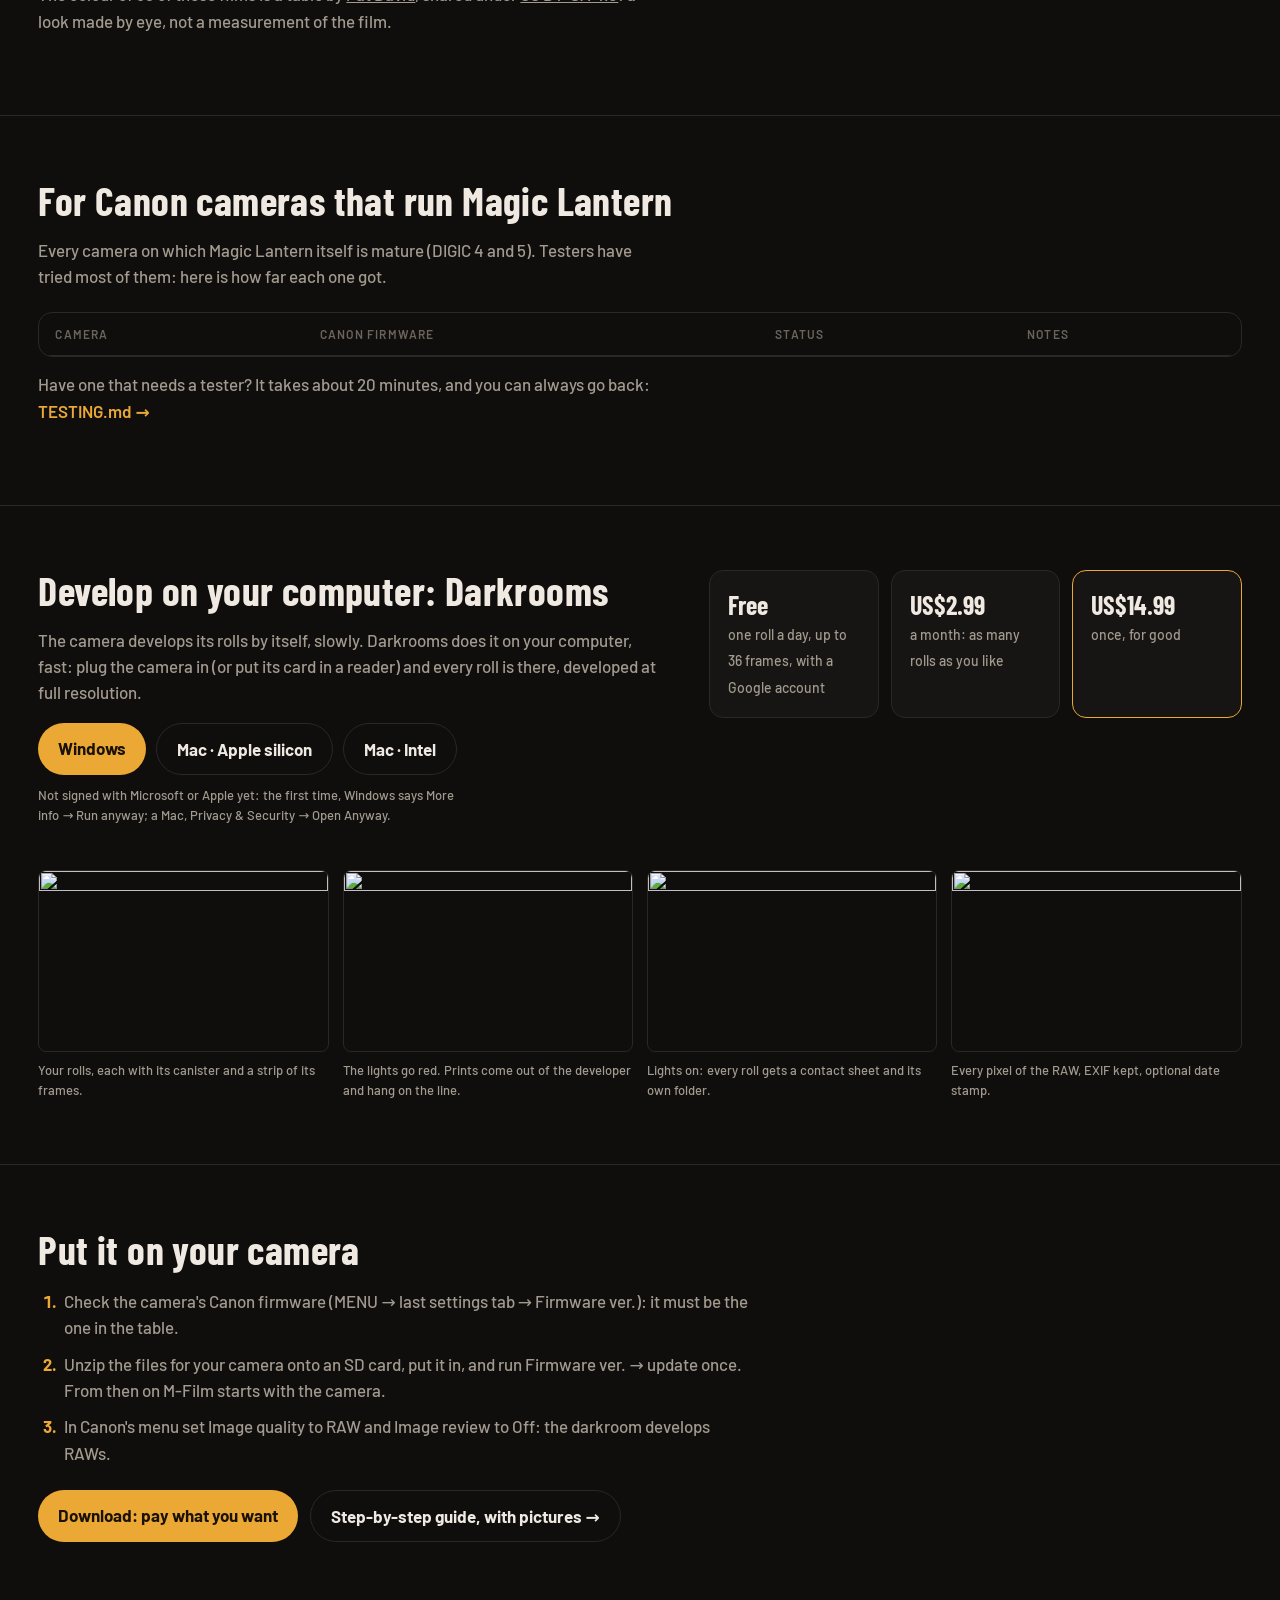
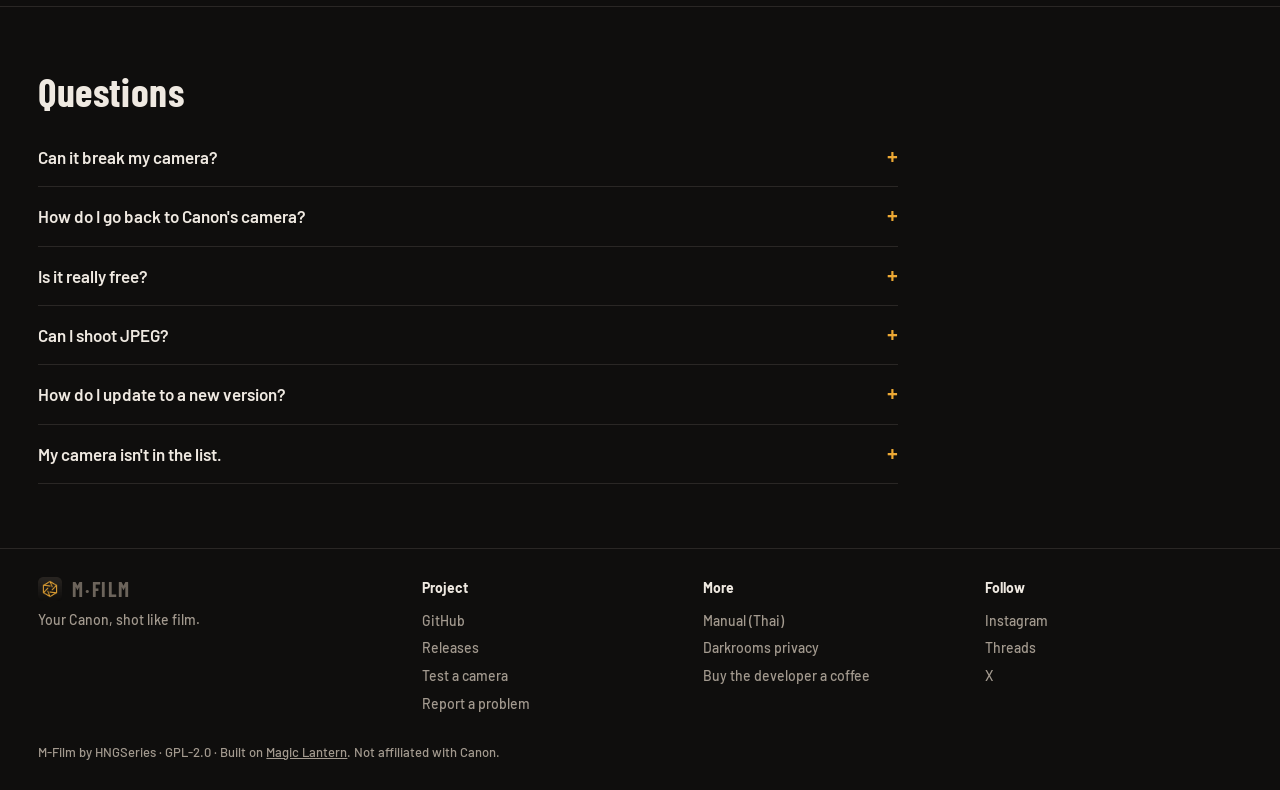
==== commit 7f7dacb2: "Darkrooms is downloaded from its own repository, darkrooms-app README (both languages) and the site " ====
--- a/site/index.html
+++ b/site/index.html
@@ -132,9 +132,9 @@
       <h2 data-i18n="dr.t">Develop on your computer: Darkrooms</h2>
       <p data-i18n="dr.d">The camera develops its rolls by itself, slowly. Darkrooms does it on your computer, fast: plug the camera in (or put its card in a reader) and every roll is there, developed at full resolution.</p>
       <div class="os-links" id="dr-links">
-        <a class="btn" data-os="windows" href="https://github.com/HNGSeries/mfilm-canon-film-simulation/releases?q=Darkrooms&amp;expanded=true">Windows</a>
-        <a class="btn ghost" data-os="apple-silicon" href="https://github.com/HNGSeries/mfilm-canon-film-simulation/releases?q=Darkrooms&amp;expanded=true">Mac · Apple silicon</a>
-        <a class="btn ghost" data-os="intel" href="https://github.com/HNGSeries/mfilm-canon-film-simulation/releases?q=Darkrooms&amp;expanded=true">Mac · Intel</a>
+        <a class="btn" data-os="windows" href="https://github.com/HNGSeries/darkrooms-app/releases/latest">Windows</a>
+        <a class="btn ghost" data-os="apple-silicon" href="https://github.com/HNGSeries/darkrooms-app/releases/latest">Mac · Apple silicon</a>
+        <a class="btn ghost" data-os="intel" href="https://github.com/HNGSeries/darkrooms-app/releases/latest">Mac · Intel</a>
       </div>
       <p class="muted small" id="dr-version" data-i18n="dr.unsigned">Not signed with Microsoft or Apple yet: the first time, Windows says More info → Run anyway; a Mac, Privacy &amp; Security → Open Anyway.</p>
     </div>
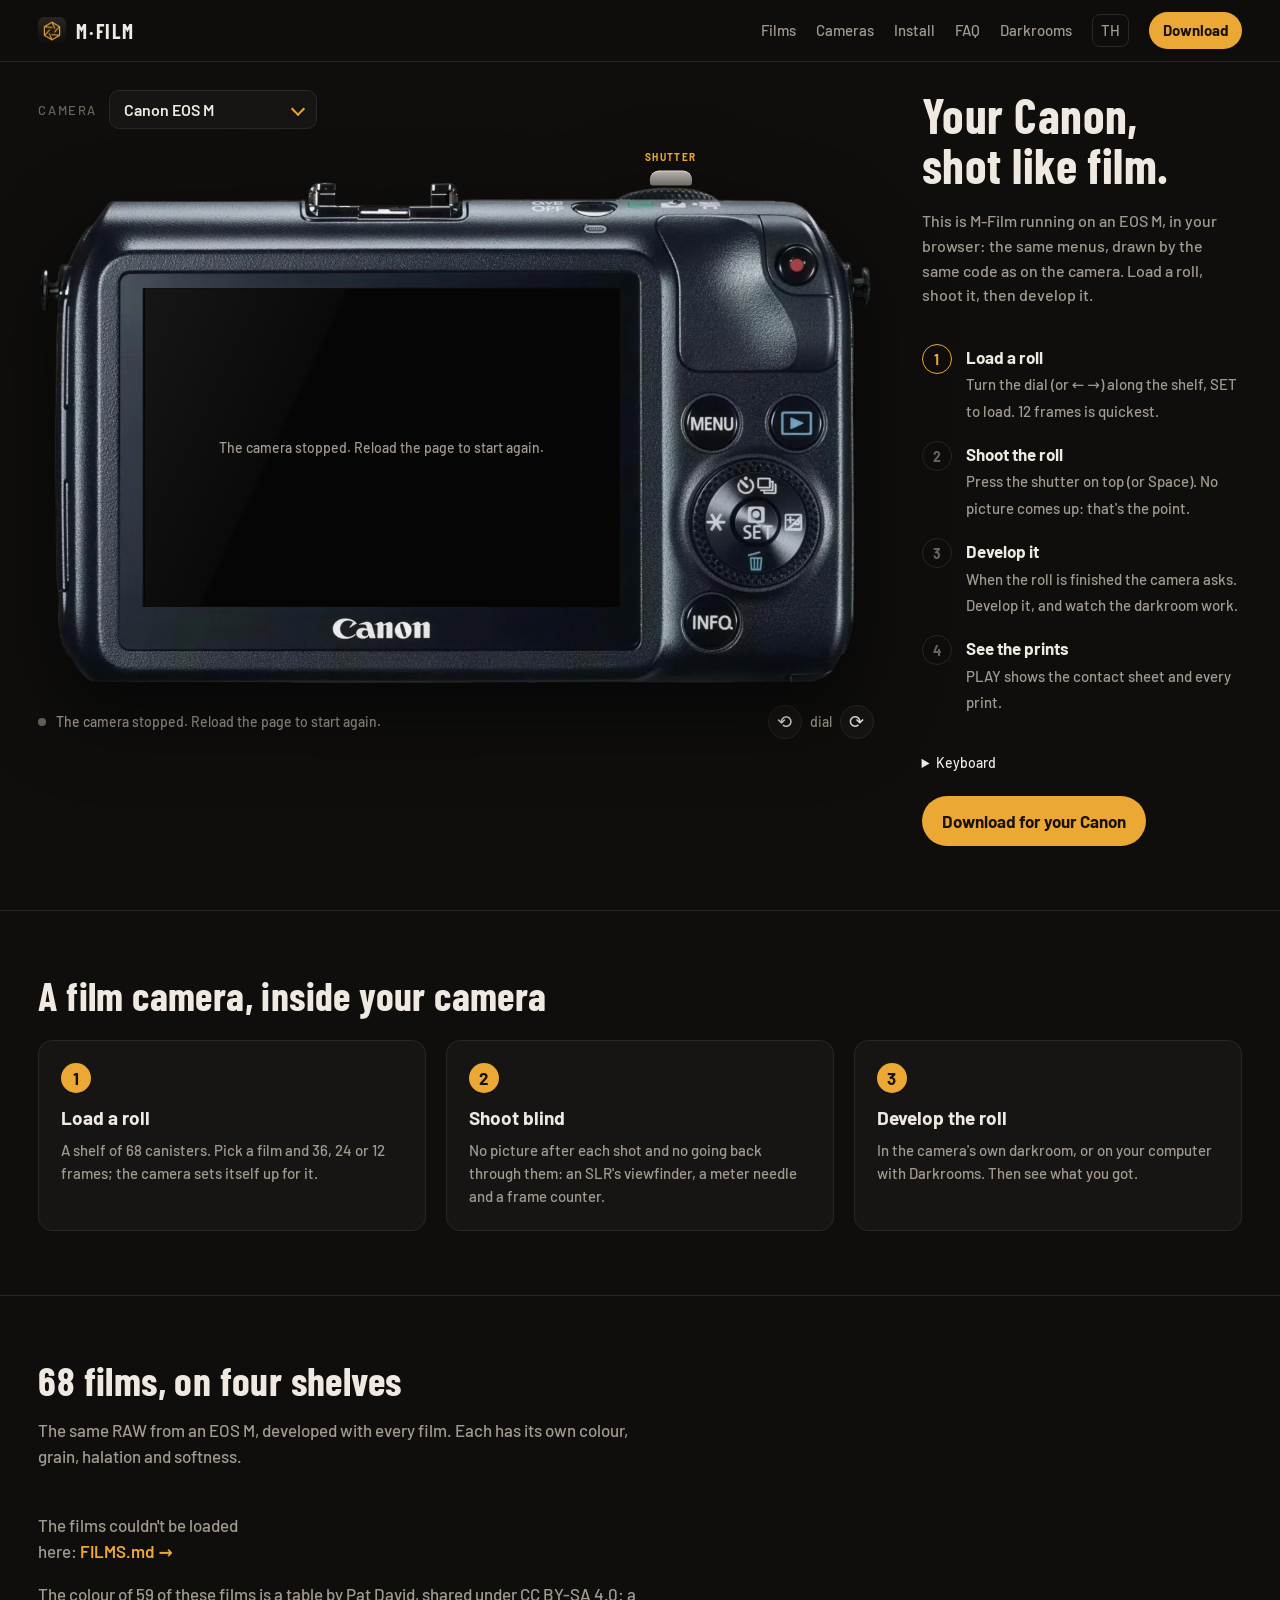
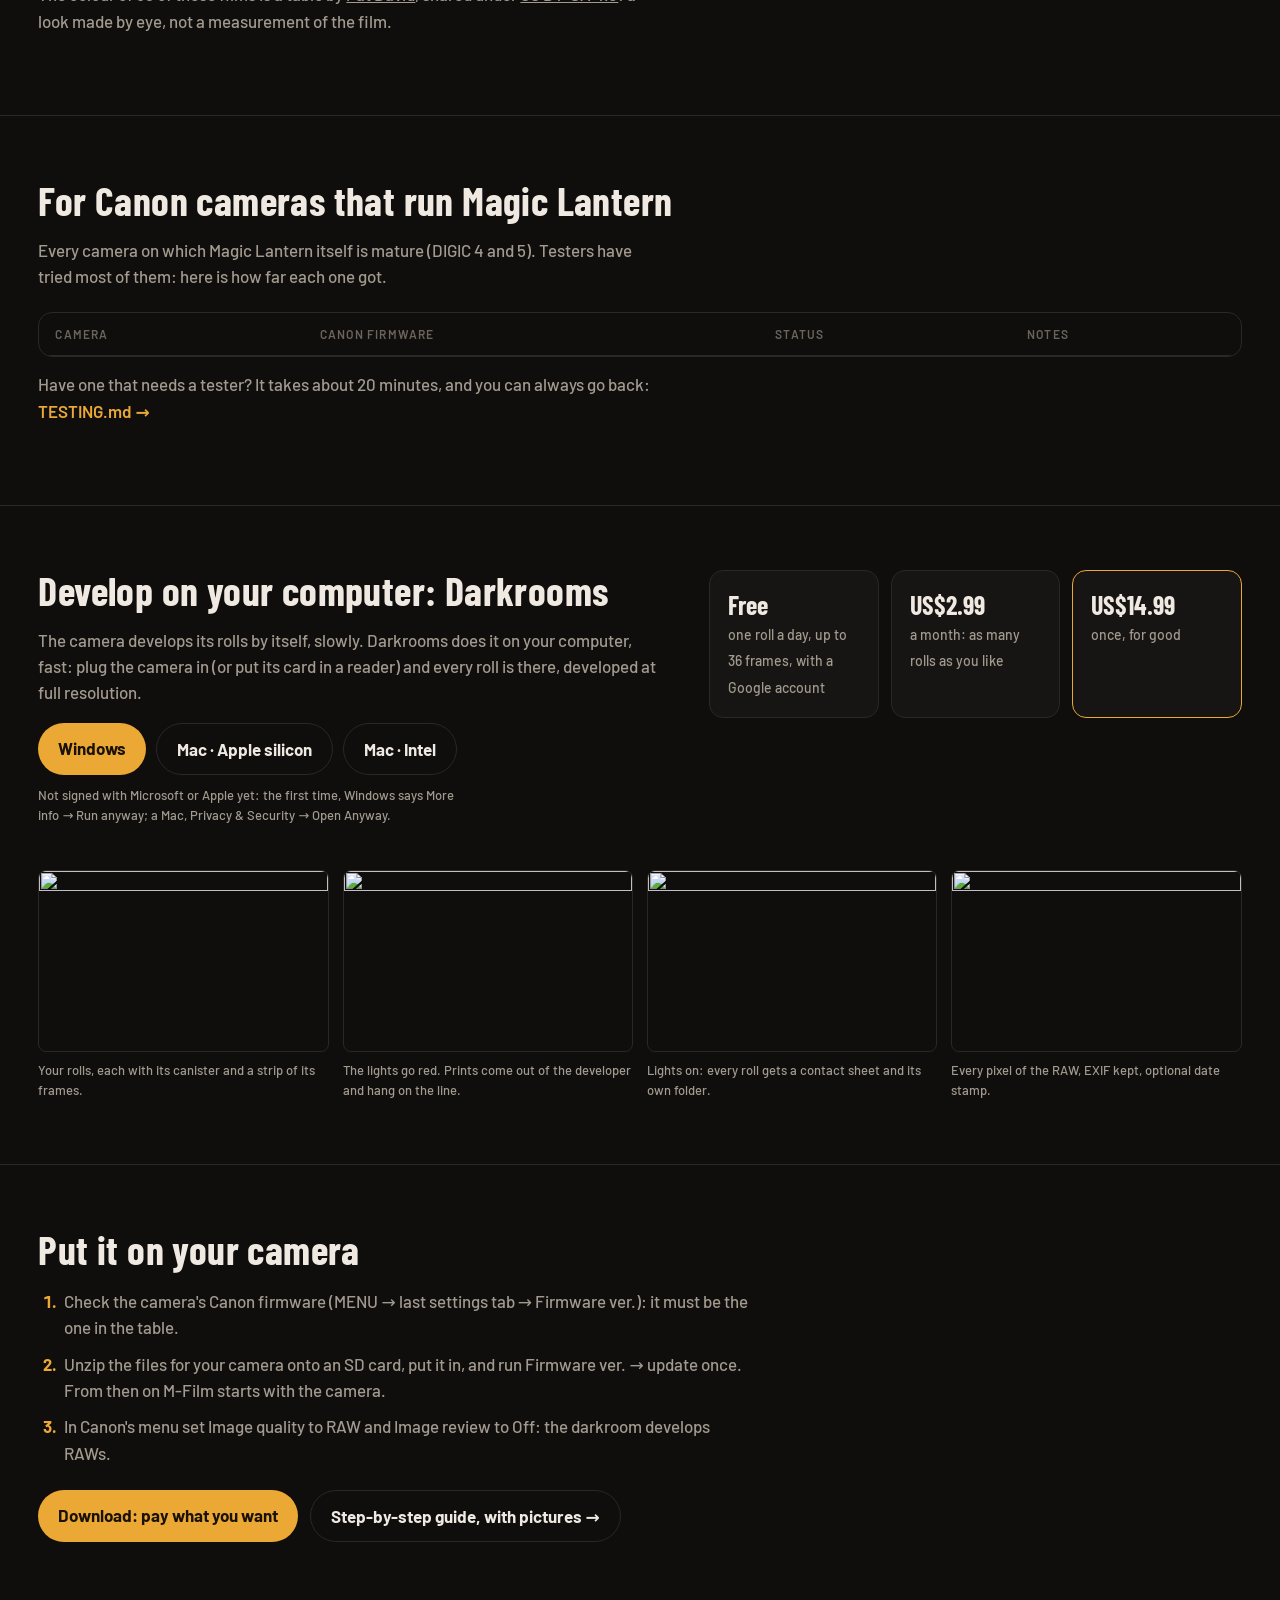
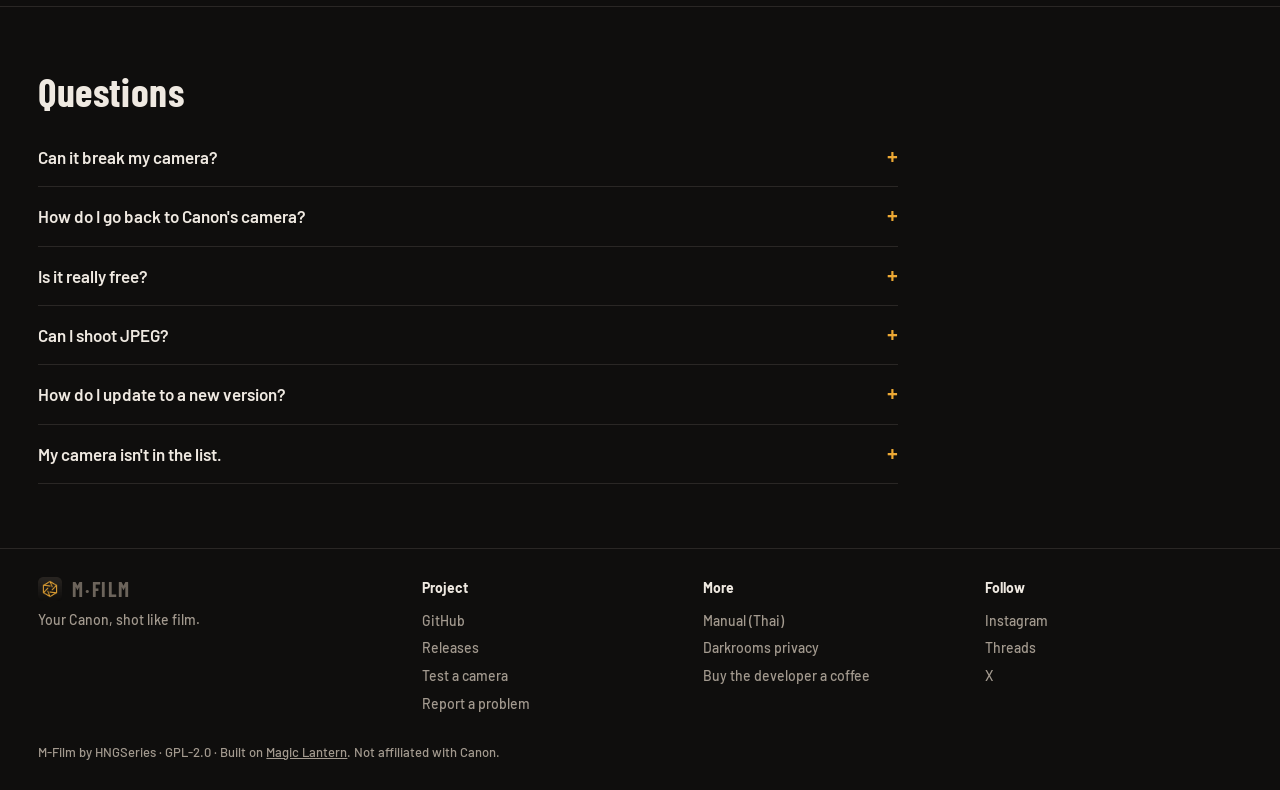
==== commit 0cf08d26: "Darkrooms links: HNGSeries/Darkrooms-app, as the repository is spelt Co-Authored-By: Claude Opus 5.5" ====
--- a/site/index.html
+++ b/site/index.html
@@ -132,9 +132,9 @@
       <h2 data-i18n="dr.t">Develop on your computer: Darkrooms</h2>
       <p data-i18n="dr.d">The camera develops its rolls by itself, slowly. Darkrooms does it on your computer, fast: plug the camera in (or put its card in a reader) and every roll is there, developed at full resolution.</p>
       <div class="os-links" id="dr-links">
-        <a class="btn" data-os="windows" href="https://github.com/HNGSeries/darkrooms-app/releases/latest">Windows</a>
-        <a class="btn ghost" data-os="apple-silicon" href="https://github.com/HNGSeries/darkrooms-app/releases/latest">Mac · Apple silicon</a>
-        <a class="btn ghost" data-os="intel" href="https://github.com/HNGSeries/darkrooms-app/releases/latest">Mac · Intel</a>
+        <a class="btn" data-os="windows" href="https://github.com/HNGSeries/Darkrooms-app/releases/latest">Windows</a>
+        <a class="btn ghost" data-os="apple-silicon" href="https://github.com/HNGSeries/Darkrooms-app/releases/latest">Mac · Apple silicon</a>
+        <a class="btn ghost" data-os="intel" href="https://github.com/HNGSeries/Darkrooms-app/releases/latest">Mac · Intel</a>
       </div>
       <p class="muted small" id="dr-version" data-i18n="dr.unsigned">Not signed with Microsoft or Apple yet: the first time, Windows says More info → Run anyway; a Mac, Privacy &amp; Security → Open Anyway.</p>
     </div>
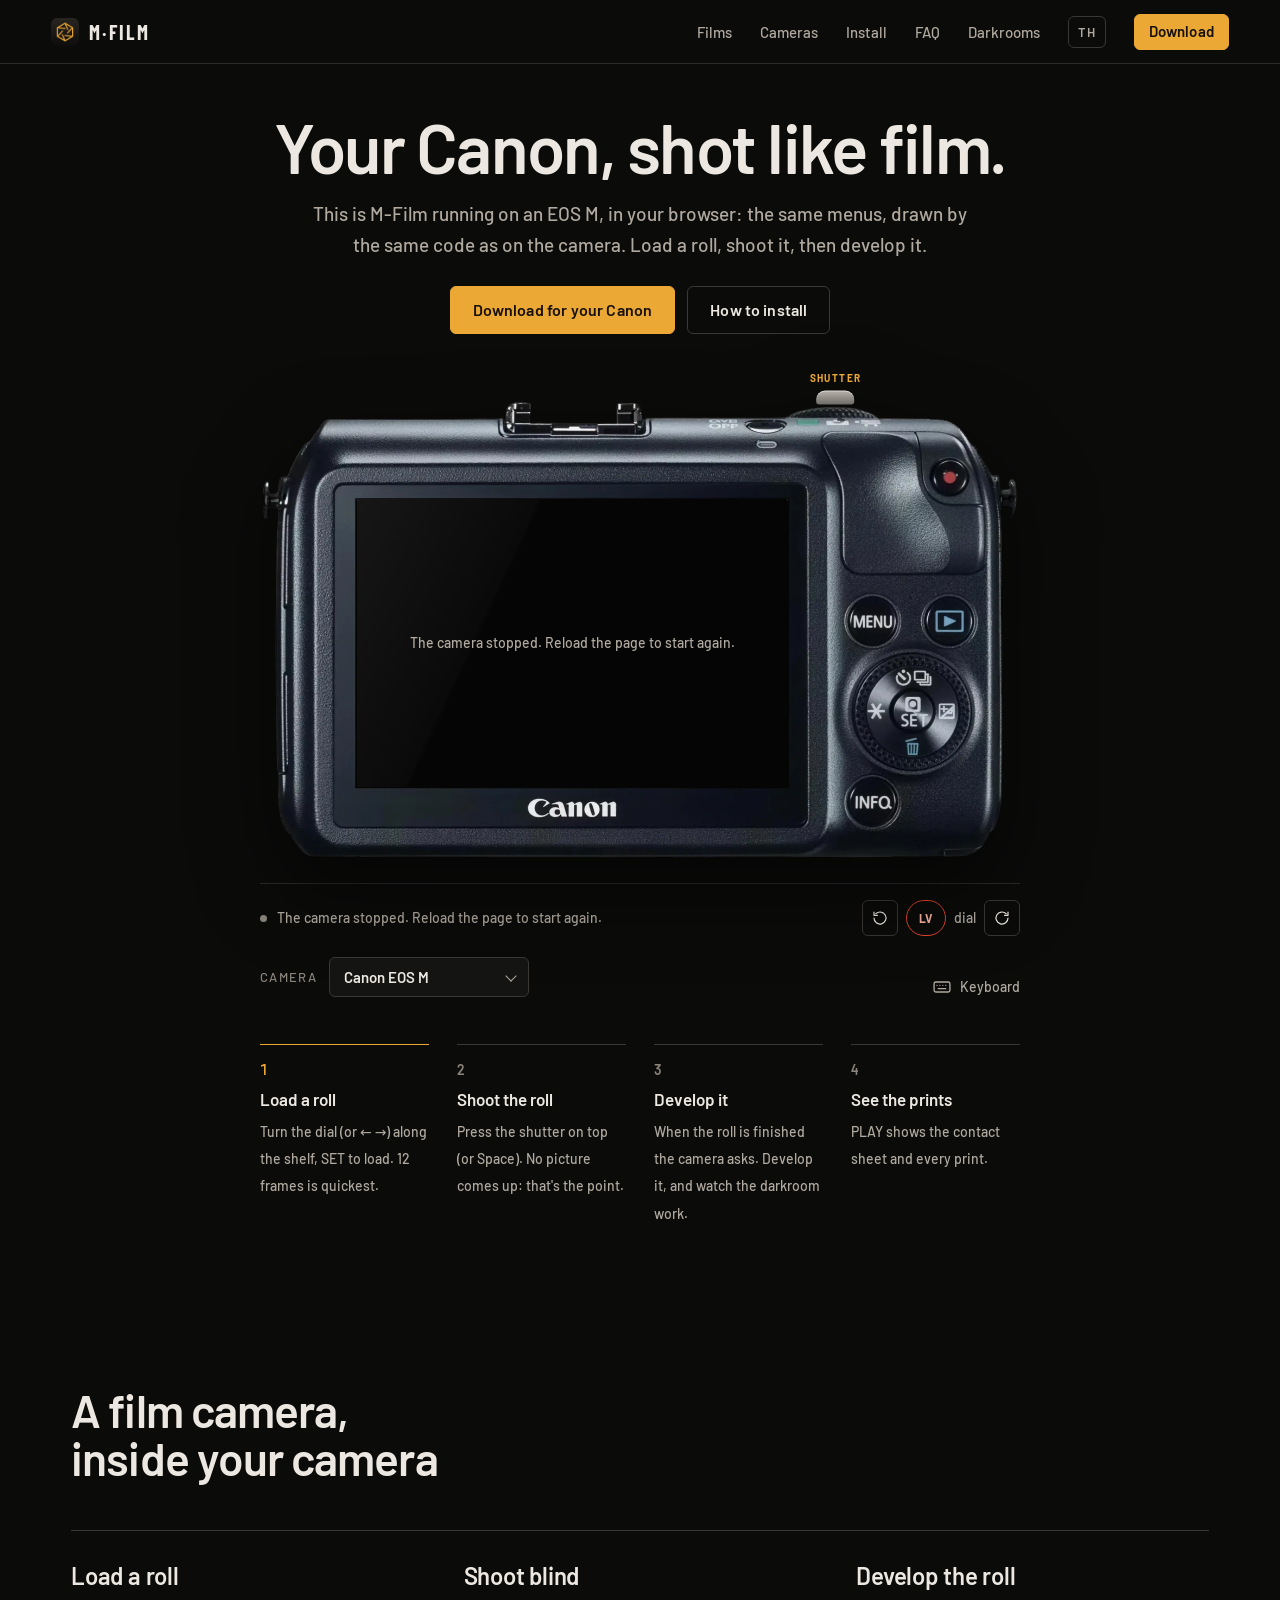
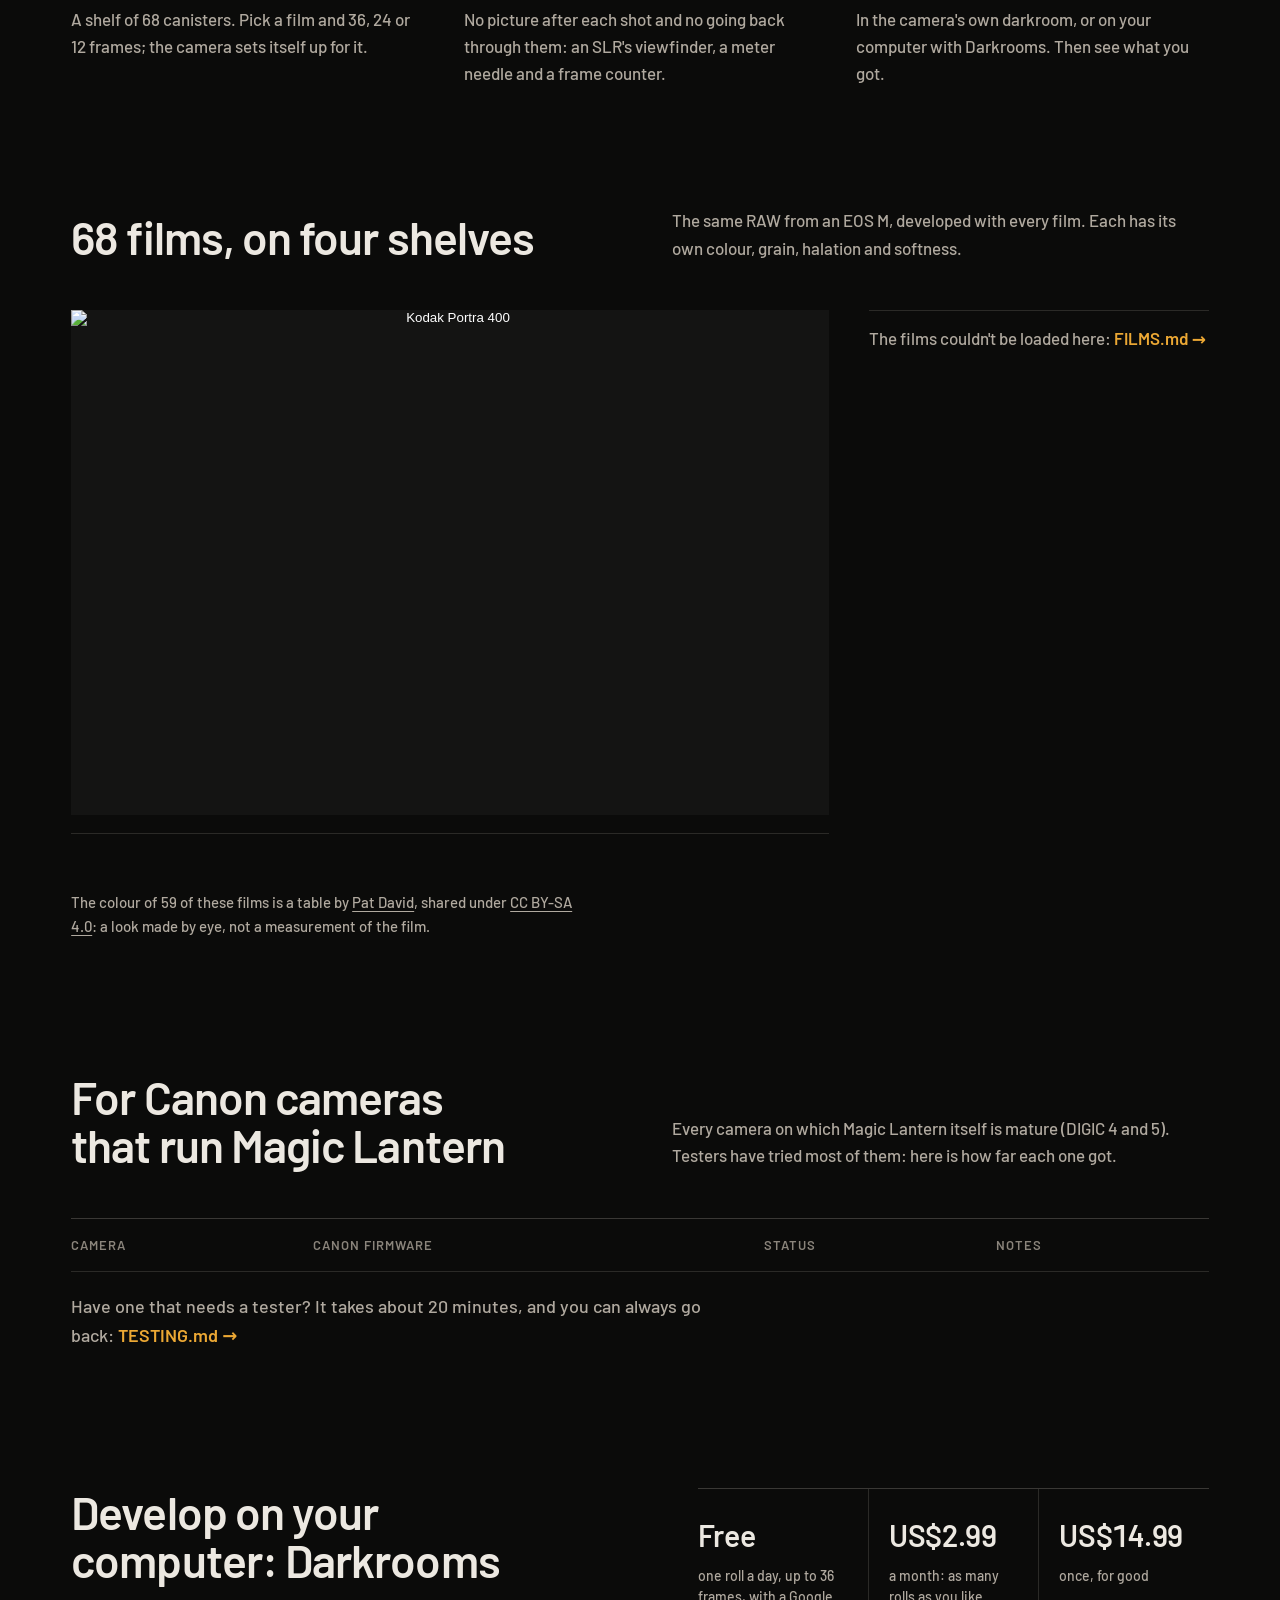
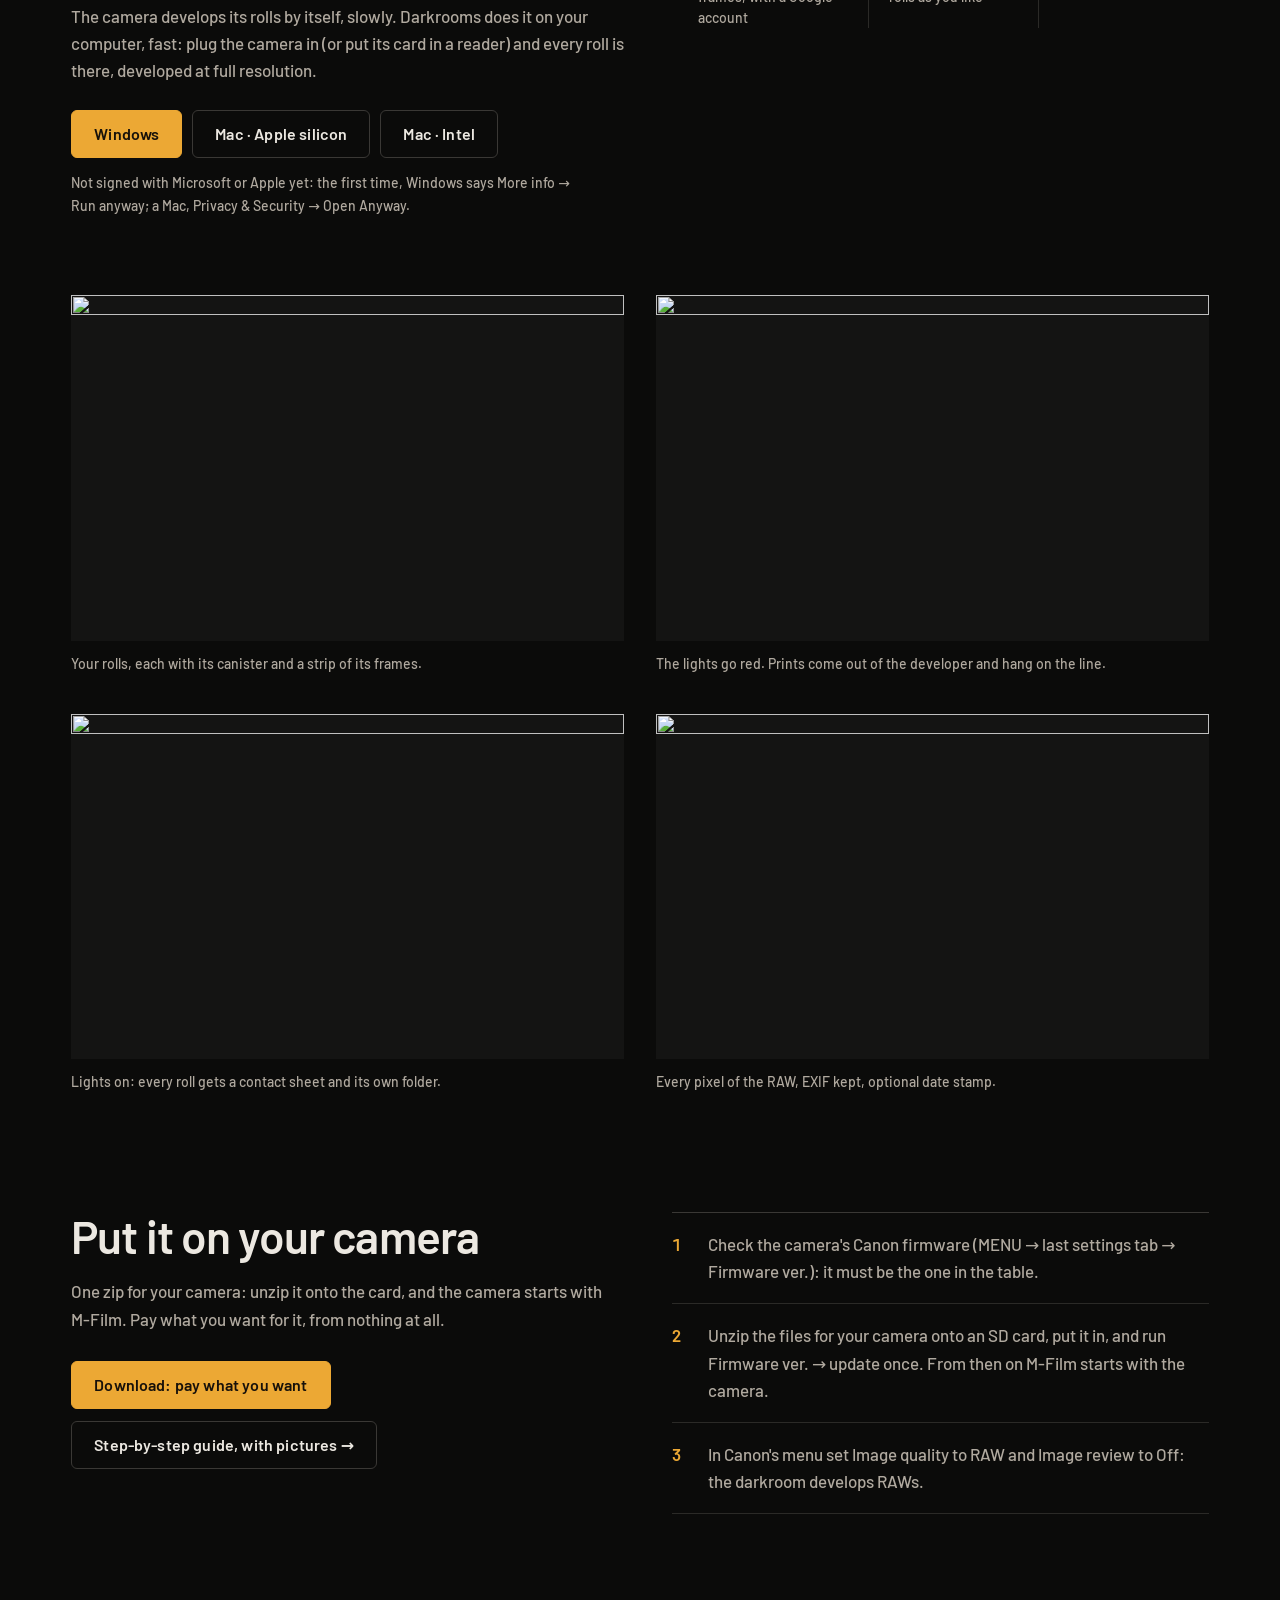
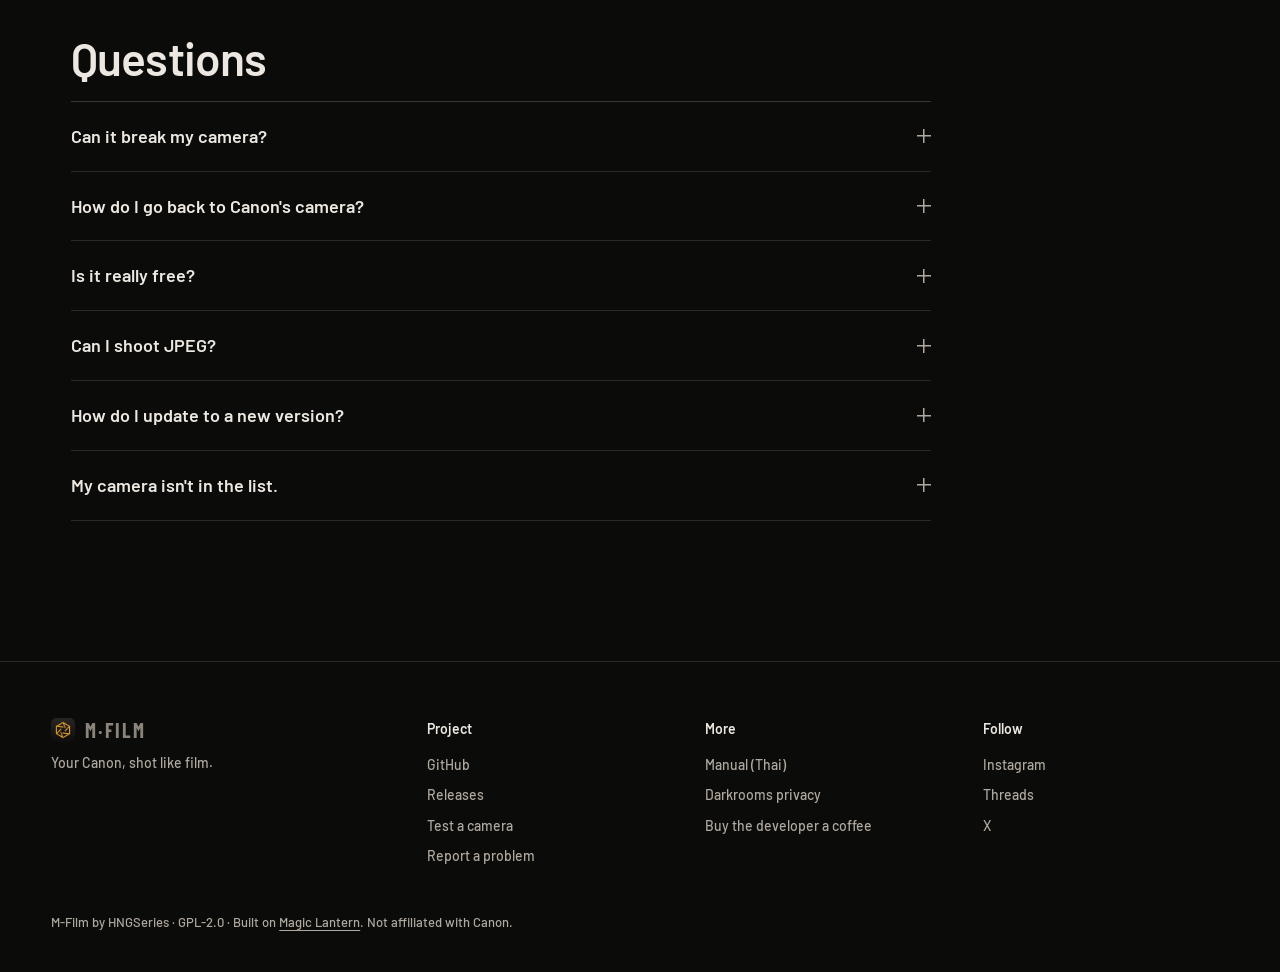
==== commit 9540b318: "mfilm.app redesign: a camera maker's product page, quiet and dark The home page, the install guide a" ====
--- a/site/index.html
+++ b/site/index.html
@@ -18,6 +18,14 @@
 <script type="module" src="js/sections.js"></script>
 </head>
 <body>
+<svg width="0" height="0" style="position:absolute" aria-hidden="true">
+  <symbol id="i-ccw" viewBox="0 0 24 24"><path d="M4 12a8 8 0 1 0 2.4-5.7"/><path d="M4 4v4.5h4.5"/></symbol>
+  <symbol id="i-cw" viewBox="0 0 24 24"><path d="M20 12a8 8 0 1 1-2.4-5.7"/><path d="M20 4v4.5h-4.5"/></symbol>
+  <symbol id="i-left" viewBox="0 0 24 24"><path d="M15 5l-7 7 7 7"/></symbol>
+  <symbol id="i-right" viewBox="0 0 24 24"><path d="M9 5l7 7-7 7"/></symbol>
+  <symbol id="i-x" viewBox="0 0 24 24"><path d="M6 6l12 12M18 6L6 18"/></symbol>
+  <symbol id="i-keys" viewBox="0 0 24 24"><rect x="2.5" y="6" width="19" height="12" rx="2"/><path d="M6 10h.01M9.5 10h.01M13 10h.01M16.5 10h.01M7.5 14h9"/></symbol>
+</svg>
 
 <header class="top">
   <a class="brand" href="#"><img src="img/mfilm.png" alt="" width="28" height="28"> M·FILM</a>
@@ -35,18 +43,15 @@
 <main>
 <section class="hero">
   <div class="hero-text">
-    <h1 data-i18n="hero.title">Your Canon,<br>shot like film.</h1>
+    <h1 data-i18n="hero.title">Your Canon, <br>shot like film.</h1>
     <p class="lede" data-i18n="hero.lede">This is M-Film running on an EOS M, in your browser: the same menus, drawn by the same code as on the camera. Load a roll, shoot it, then develop it.</p>
+    <div class="hero-actions">
+      <a class="btn" href="#download" data-download data-i18n="cta.free">Download for your Canon</a>
+      <a class="btn ghost" href="install.html" data-i18n="hero.guide">How to install</a>
+    </div>
   </div>
 
   <div class="stage">
-    <label class="picker">
-      <span class="picker-label" data-i18n="picker.label">Camera</span>
-      <span class="select">
-        <select id="model" aria-label="Camera"></select>
-      </span>
-    </label>
-
     <!-- The camera from the back: its body drawn (img/eosm-back.svg, or js/bodies.js),
          each control a button placed over it in % of the body. -->
     <div class="cam" id="cam" data-model="eosm">
@@ -64,12 +69,32 @@
     <div class="cam-under">
       <div class="status" aria-live="polite"><span class="dot"></span><span class="status-text" data-i18n="st.boot">Starting…</span></div>
       <div class="wheel-hint">
-        <button class="mini" data-key="WHEEL_L" aria-label="Turn the dial left">⟲</button>
+        <button class="mini" data-key="WHEEL_L" aria-label="Turn the dial left"><svg class="i"><use href="#i-ccw"/></svg></button>
         <button class="mini lvbtn" data-ctl="lv" hidden>LV</button>
         <span data-i18n="cam.dial">dial</span>
-        <button class="mini" data-key="WHEEL_R" aria-label="Turn the dial right">⟳</button>
-      </div>
-    </div>
+        <button class="mini" data-key="WHEEL_R" aria-label="Turn the dial right"><svg class="i"><use href="#i-cw"/></svg></button>
+      </div>
+    </div>
+    <div class="stage-bar">
+      <label class="picker">
+        <span class="picker-label" data-i18n="picker.label">Camera</span>
+        <span class="select">
+          <select id="model" aria-label="Camera"></select>
+        </span>
+      </label>
+      <details class="keys">
+        <summary><svg class="i"><use href="#i-keys"/></svg><span data-i18n="g.keys">Keyboard</span></summary>
+        <dl>
+          <div><dt>Space</dt><dd data-i18n="k.shutter">shutter (hold: half-press)</dd></div>
+          <div><dt>← → ↑ ↓</dt><dd data-i18n="k.dial">dial presses</dd></div>
+          <div><dt>[ ]</dt><dd data-i18n="k.wheel">turn the dial</dd></div>
+          <div><dt>Enter</dt><dd>SET</dd></div>
+          <div><dt>M · I · P</dt><dd>MENU · INFO · PLAY</dd></div>
+          <div><dt>⌫</dt><dd data-i18n="k.home">delete: M-Film home</dd></div>
+        </dl>
+      </details>
+    </div>
+
   </div>
 
   <aside class="guide">
@@ -79,42 +104,44 @@
       <li data-step="develop"><b data-i18n="g.develop.t">Develop it</b><span data-i18n="g.develop.d">When the roll is finished the camera asks. Develop it, and watch the darkroom work.</span></li>
       <li data-step="prints"><b data-i18n="g.prints.t">See the prints</b><span data-i18n="g.prints.d">PLAY shows the contact sheet and every print.</span></li>
     </ol>
-    <details class="keys">
-      <summary data-i18n="g.keys">Keyboard</summary>
-      <dl>
-        <dt>Space</dt><dd data-i18n="k.shutter">shutter (hold: half-press)</dd>
-        <dt>← → ↑ ↓</dt><dd data-i18n="k.dial">dial presses</dd>
-        <dt>[ ]</dt><dd data-i18n="k.wheel">turn the dial</dd>
-        <dt>Enter</dt><dd>SET</dd>
-        <dt>M · I · P</dt><dd>MENU · INFO · PLAY</dd>
-        <dt>⌫</dt><dd data-i18n="k.home">delete: M-Film home</dd>
-      </dl>
-    </details>
-    <a class="btn" href="#download" data-download data-i18n="cta.free">Download for your Canon</a>
   </aside>
 </section>
 
 <section class="band how">
-  <h2 data-i18n="how.t">A film camera, inside your camera</h2>
+  <div class="band-head"><h2 data-i18n="how.t">A film camera, inside your camera</h2></div>
   <div class="how-grid">
-    <div><span class="num">1</span><b data-i18n="how.1.t">Load a roll</b><p data-i18n="how.1.d">A shelf of 68 canisters. Pick a film and 36, 24 or 12 frames; the camera sets itself up for it.</p></div>
-    <div><span class="num">2</span><b data-i18n="how.2.t">Shoot blind</b><p data-i18n="how.2.d">No picture after each shot and no going back through them: an SLR's viewfinder, a meter needle and a frame counter.</p></div>
-    <div><span class="num">3</span><b data-i18n="how.3.t">Develop the roll</b><p data-i18n="how.3.d">In the camera's own darkroom, or on your computer with Darkrooms. Then see what you got.</p></div>
+    <div><b data-i18n="how.1.t">Load a roll</b><p data-i18n="how.1.d">A shelf of 68 canisters. Pick a film and 36, 24 or 12 frames; the camera sets itself up for it.</p></div>
+    <div><b data-i18n="how.2.t">Shoot blind</b><p data-i18n="how.2.d">No picture after each shot and no going back through them: an SLR's viewfinder, a meter needle and a frame counter.</p></div>
+    <div><b data-i18n="how.3.t">Develop the roll</b><p data-i18n="how.3.d">In the camera's own darkroom, or on your computer with Darkrooms. Then see what you got.</p></div>
   </div>
 </section>
 
 <section id="films" class="band">
-  <h2 data-i18n="films.t">68 films, on four shelves</h2>
-  <p data-i18n="films.d">The same RAW from an EOS M, developed with every film. Each has its own colour, grain, halation and softness.</p>
-  <p class="muted" id="films-state"></p>
-  <div class="tabs" role="tablist" id="shelves"></div>
-  <div class="films" id="films-grid"><p class="muted" data-i18n="films.loading">Loading the films…</p></div>
-  <p class="muted" data-i18n="films.credit">The colour of 59 of these films is a table by <a href="https://patdavid.net">Pat David</a>, shared under <a href="https://creativecommons.org/licenses/by-sa/4.0/">CC BY-SA 4.0</a>: a look made by eye, not a measurement of the film.</p>
+  <div class="band-head">
+    <h2 data-i18n="films.t">68 films, on four shelves</h2>
+    <p data-i18n="films.d">The same RAW from an EOS M, developed with every film. Each has its own colour, grain, halation and softness.</p>
+  </div>
+  <div class="viewer">
+    <figure class="view" id="film-view">
+      <button class="view-frame" type="button" aria-label="See it larger"><img src="fos/films/portra400.jpg" alt="Kodak Portra 400"></button>
+      <figcaption><b></b><span class="spec"></span><p></p></figcaption>
+    </figure>
+    <div class="shelf">
+      <div class="tabs" role="tablist" id="shelves"></div>
+      <ul class="films" id="films-grid"><li class="muted" data-i18n="films.loading">Loading the films…</li></ul>
+    </div>
+  </div>
+  <div class="films-notes">
+    <p class="muted" id="films-state"></p>
+    <p class="muted" data-i18n="films.credit">The colour of 59 of these films is a table by <a href="https://patdavid.net">Pat David</a>, shared under <a href="https://creativecommons.org/licenses/by-sa/4.0/">CC BY-SA 4.0</a>: a look made by eye, not a measurement of the film.</p>
+  </div>
 </section>
 
 <section id="cameras" class="band">
+  <div class="band-head">
   <h2 data-i18n="cams.t">For Canon cameras that run Magic Lantern</h2>
   <p data-i18n="cams.d">Every camera on which Magic Lantern itself is mature (DIGIC 4 and 5). Testers have tried most of them: here is how far each one got.</p>
+  </div>
   <div class="cam-table-wrap">
     <table class="cam-table">
       <thead><tr><th data-i18n="ct.camera">Camera</th><th data-i18n="ct.fw">Canon firmware</th><th data-i18n="ct.status">Status</th><th data-i18n="ct.notes">Notes</th></tr></thead>
@@ -153,15 +180,20 @@
 </section>
 
 <section id="download" class="band get">
-  <h2 data-i18n="get.t">Put it on your camera</h2>
-  <ol class="install">
-    <li data-i18n="in.1">Check the camera's Canon firmware (MENU → last settings tab → Firmware ver.): it must be the one in the table.</li>
-    <li data-i18n="in.2">Unzip the files for your camera onto an SD card, put it in, and run Firmware ver. → update once. From then on M-Film starts with the camera.</li>
-    <li data-i18n="in.3">In Canon's menu set Image quality to RAW and Image review to Off: the darkroom develops RAWs.</li>
-  </ol>
-  <div class="get-btns">
-    <a class="btn" href="#download" data-download data-i18n="get.btn">Download: pay what you want</a>
-    <a class="btn ghost" href="install.html" data-i18n="get.guide">Step-by-step guide, with pictures →</a>
+  <div class="get-grid">
+    <div>
+      <h2 data-i18n="get.t">Put it on your camera</h2>
+      <p data-i18n="get.d">One zip for your camera: unzip it onto the card, and the camera starts with M-Film. Pay what you want for it, from nothing at all.</p>
+      <div class="get-btns">
+        <a class="btn" href="#download" data-download data-i18n="get.btn">Download: pay what you want</a>
+        <a class="btn ghost" href="install.html" data-i18n="get.guide">Step-by-step guide, with pictures →</a>
+      </div>
+    </div>
+    <ol class="install">
+      <li data-i18n="in.1">Check the camera's Canon firmware (MENU → last settings tab → Firmware ver.): it must be the one in the table.</li>
+      <li data-i18n="in.2">Unzip the files for your camera onto an SD card, put it in, and run Firmware ver. → update once. From then on M-Film starts with the camera.</li>
+      <li data-i18n="in.3">In Canon's menu set Image quality to RAW and Image review to Off: the darkroom develops RAWs.</li>
+    </ol>
   </div>
 </section>
 
@@ -178,7 +210,7 @@
 
 <dialog class="dl" id="dl" aria-labelledby="dl-title">
   <form method="dialog" class="dl-in">
-    <button class="dl-x" value="close" aria-label="Close">×</button>
+    <button class="dl-x" value="close" aria-label="Close"><svg class="i"><use href="#i-x"/></svg></button>
 
     <div class="dl-ask">
       <h2 id="dl-title" data-i18n="dl.t">Download M-Film</h2>
@@ -222,10 +254,10 @@
 </dialog>
 
 <div class="lightbox" id="lightbox" hidden>
-  <button class="lb-x" aria-label="Close">×</button>
-  <button class="lb-nav prev" aria-label="Previous film">‹</button>
+  <button class="lb-x" aria-label="Close"><svg class="i"><use href="#i-x"/></svg></button>
+  <button class="lb-nav prev" aria-label="Previous film"><svg class="i"><use href="#i-left"/></svg></button>
   <figure><img alt=""><figcaption></figcaption></figure>
-  <button class="lb-nav next" aria-label="Next film">›</button>
+  <button class="lb-nav next" aria-label="Next film"><svg class="i"><use href="#i-right"/></svg></button>
 </div>
 
 <footer>
--- a/site/css/site.css
+++ b/site/css/site.css
@@ -1,103 +1,521 @@
+/* mfilm.app: a camera maker's product page, dark, quiet, amber only where something can be done.
+   DESIGN.md has the system; .impeccable/surfaces has the direction it was built to. */
+
 @font-face { font-family: Barlow; font-weight: 500; font-display: swap; src: url(../fonts/Barlow-Medium.ttf); }
 @font-face { font-family: Barlow; font-weight: 600; font-display: swap; src: url(../fonts/Barlow-SemiBold.ttf); }
 @font-face { font-family: Barlow; font-weight: 700; font-display: swap; src: url(../fonts/Barlow-Bold.ttf); }
 @font-face { font-family: "Barlow Condensed"; font-weight: 700; font-display: swap; src: url(../fonts/BarlowCondensed-Bold.ttf); }
+/* Thai, beside Barlow: Noto Sans Thai's Thai subset only (OFL) */
+@font-face {
+  font-family: "Noto Sans Thai"; font-weight: 500 600; font-display: swap;
+  src: url(../fonts/noto-sans-thai-thai.woff2) format("woff2");
+  unicode-range: U+02D7, U+0303, U+0331, U+0E01-0E5B, U+200C-200D, U+25CC;
+}
 
 :root {
-  --bg: #0f0e0d;
-  --bg2: #171513;
-  --ink: #efe9e1;
-  --muted: #a39a8f;
-  --faint: #6c645b;
-  --line: #2a2725;
+  /* one ramp of warm neutrals, darkest to lightest */
+  --bg: #0b0b0a;
+  --bg2: #141413;
+  --bg3: #1c1b19;
+  --line: #2b2a27;
+  --line2: #3a3835;
+  --faint: #8a847b;
+  --muted: #b0a99f;
+  --ink: #ece8e1;
   --amber: #eca834;
-  --amber-ink: #1a1206;
+  --amber-hi: #f4bd5c;
+  --amber-ink: #17110a;
   --red: #e0442f;
-  --radius: 14px;
+  --bad: #ff9c8a;
+  --radius: 6px;
+  --sans: Barlow, "Noto Sans Thai", "Leelawadee UI", system-ui, sans-serif;
+  --out: cubic-bezier(0.16, 1, 0.3, 1);
+  --wide: 1240px;
+  --gut: max(16px, 4vw);
   color-scheme: dark;
 }
 
 * { box-sizing: border-box; }
-html { scroll-behavior: smooth; }
+html { scroll-behavior: smooth; scrollbar-color: var(--line2) var(--bg); }
 body {
-  margin: 0;
-  background: var(--bg);
-  color: var(--ink);
-  font: 500 17px/1.55 Barlow, "Noto Sans Thai", "Leelawadee UI", system-ui, sans-serif;
-  -webkit-font-smoothing: antialiased;
-}
-a { color: inherit; }
-h1, h2 { font-family: "Barlow Condensed", Barlow, "Noto Sans Thai", sans-serif; font-weight: 700; letter-spacing: .01em; line-height: 1.02; margin: 0 0 .4em; }
-h1 { font-size: clamp(40px, 5.4vw, 72px); }
-h2 { font-size: clamp(28px, 3.4vw, 40px); }
-p { margin: 0 0 1em; color: var(--muted); max-width: 62ch; }
+  margin: 0; background: var(--bg); color: var(--ink);
+  font: 500 17px/1.6 var(--sans);
+  -webkit-font-smoothing: antialiased; text-rendering: optimizeLegibility;
+}
+::selection { background: var(--amber); color: var(--amber-ink); }
+input, textarea { caret-color: var(--amber); }
+:focus-visible { outline: 2px solid var(--amber); outline-offset: 3px; }
+a { color: inherit; text-underline-offset: .2em; text-decoration-thickness: 1px; }
+h1, h2, h3 { font-family: var(--sans); font-weight: 600; margin: 0; text-wrap: balance; }
+h1 { font-size: clamp(40px, 5.4vw, 76px); line-height: 1; letter-spacing: -.025em; }
+h2 { font-size: clamp(30px, 3.6vw, 48px); line-height: 1.05; letter-spacing: -.02em; margin-bottom: 18px; }
+h3 { font-size: 22px; line-height: 1.25; letter-spacing: -.01em; }
+p { margin: 0 0 1em; color: var(--muted); max-width: 64ch; }
+:lang(th) h1, :lang(th) h2, :lang(th) h3 { letter-spacing: 0; line-height: 1.25; }
+.muted { color: var(--muted); }
+.small { font-size: 14px; }
+.link { color: var(--amber); text-decoration: none; font-weight: 600; }
+.link:hover { text-decoration: underline; }
+svg.i { width: 20px; height: 20px; fill: none; stroke: currentColor; stroke-width: 1.6; stroke-linecap: round; stroke-linejoin: round; flex: none; }
+
+/* ---------------------------------------------------------------- buttons */
 
 .btn {
-  display: inline-block; padding: 12px 20px; border-radius: 999px;
-  background: var(--amber); color: var(--amber-ink); font-weight: 700; text-decoration: none;
-  transition: transform .15s, background .15s;
-}
-.btn:hover { background: #f5bb55; transform: translateY(-1px); }
-.btn.small { padding: 7px 14px; font-size: 15px; }
-.link { color: var(--amber); text-decoration: none; font-weight: 600; }
+  display: inline-flex; align-items: center; justify-content: center; gap: 10px;
+  min-height: 48px; padding: 0 22px; border: 1px solid var(--amber); border-radius: var(--radius);
+  background: var(--amber); color: var(--amber-ink);
+  font: 600 16px/1 var(--sans); letter-spacing: .01em; text-decoration: none; cursor: pointer;
+  transition: background .15s, border-color .15s, color .15s;
+}
+.btn:hover { background: var(--amber-hi); border-color: var(--amber-hi); }
+.btn:active { background: var(--amber); }
+.btn.ghost { background: transparent; color: var(--ink); border-color: var(--line2); }
+.btn.ghost:hover { border-color: var(--ink); }
+.btn.small { min-height: 36px; padding: 0 14px; font-size: 15px; }
+.btn:disabled { opacity: .4; cursor: not-allowed; }
 
 /* ---------------------------------------------------------------- header */
 
 .top {
   position: sticky; top: 0; z-index: 10;
   display: flex; align-items: center; justify-content: space-between; gap: 16px;
-  padding: 12px max(16px, 3vw);
-  background: color-mix(in srgb, var(--bg) 88%, transparent);
-  backdrop-filter: blur(10px);
-  border-bottom: 1px solid var(--line);
-}
-.brand { display: flex; align-items: center; gap: 10px; font: 700 20px "Barlow Condensed", sans-serif; letter-spacing: .08em; text-decoration: none; }
-.top nav { display: flex; align-items: center; gap: 20px; font-size: 15px; }
-.top nav a:not(.btn) { text-decoration: none; color: var(--muted); }
+  height: 64px; padding: 0 var(--gut);
+  background: var(--bg); border-bottom: 1px solid var(--line);
+}
+.brand { display: flex; align-items: center; gap: 10px; font: 700 20px "Barlow Condensed", var(--sans); letter-spacing: .1em; text-decoration: none; }
+.top nav { display: flex; align-items: center; gap: 28px; font-size: 15px; }
+.top nav a:not(.btn) { text-decoration: none; color: var(--muted); transition: color .15s; }
 .top nav a:not(.btn):hover { color: var(--ink); }
-.lang { background: none; border: 1px solid var(--line); color: var(--muted); border-radius: 8px; padding: 4px 8px; font: inherit; cursor: pointer; }
-@media (max-width: 640px) { .top nav a:not(.btn) { display: none; } }
-
-/* ---------------------------------------------------------------- hero */
-
-.hero {
-  display: grid;
-  grid-template-columns: minmax(0, 1fr) 320px;
-  grid-template-rows: auto 1fr;
-  grid-template-areas: "stage text" "stage guide";
-  gap: 8px 48px;
-  padding: 28px max(16px, 3vw) 64px;
-  max-width: 1360px; margin: 0 auto;
-}
-.hero-text { grid-area: text; }
-.stage { grid-area: stage; min-width: 0; }
-.guide { grid-area: guide; align-self: start; padding-top: 12px; }
-.hero-text h1 { font-size: clamp(36px, 3.8vw, 56px); }
-.hero-text .lede { font-size: 16px; }
-@media (max-width: 980px) {
-  .hero { grid-template-columns: minmax(0, 1fr); grid-template-rows: auto; grid-template-areas: "text" "stage" "guide"; gap: 24px; }
-}
-
-.picker { display: inline-flex; align-items: center; gap: 12px; margin-bottom: 18px; }
-.picker-label { font-size: 13px; letter-spacing: .12em; text-transform: uppercase; color: var(--faint); }
-.select { position: relative; display: inline-block; }
+.lang {
+  height: 32px; min-width: 38px; padding: 0 8px; border: 1px solid var(--line2); border-radius: var(--radius);
+  background: none; color: var(--muted); font: 600 13px var(--sans); letter-spacing: .06em; cursor: pointer;
+}
+.lang:hover { color: var(--ink); border-color: var(--ink); }
+@media (max-width: 760px) { .top nav a:not(.btn) { display: none; } .top nav { gap: 12px; } }
+
+/* ---------------------------------------------------------------- hero: the camera */
+
+.hero { padding: 48px var(--gut) 40px; text-align: center; }
+@media (min-width: 1000px) { .hero h1 br { display: none; } }
+.hero-text { max-width: 820px; margin: 0 auto; }
+.hero-text .lede { font-size: 19px; margin: 18px auto 0; max-width: 62ch; }
+.hero-actions { display: flex; flex-wrap: wrap; gap: 12px; justify-content: center; margin-top: 26px; }
+.stage { max-width: 760px; margin: 36px auto 0; text-align: left; }
+.stage-bar { display: flex; align-items: center; justify-content: space-between; gap: 16px; flex-wrap: wrap; margin-top: 14px; }
+
+.picker { display: inline-flex; align-items: center; gap: 12px; max-width: 100%; }
+.picker-label { font-size: 13px; letter-spacing: .1em; text-transform: uppercase; color: var(--faint); white-space: nowrap; }
+.select { position: relative; display: inline-block; min-width: 0; max-width: 100%; }
 .select::after {
-  content: ""; position: absolute; right: 14px; top: 50%; width: 8px; height: 8px; margin-top: -6px;
-  border: solid var(--amber); border-width: 0 2px 2px 0; rotate: 45deg; pointer-events: none;
+  content: ""; position: absolute; right: 14px; top: 50%; width: 7px; height: 7px; margin-top: -5px;
+  border: solid var(--muted); border-width: 0 1.5px 1.5px 0; rotate: 45deg; pointer-events: none;
 }
 .select select {
-  appearance: none; -webkit-appearance: none;
-  font: 600 16px Barlow, "Noto Sans Thai", sans-serif; color: var(--ink);
-  background: var(--bg2); border: 1px solid var(--line); border-radius: 10px;
-  padding: 9px 40px 9px 14px; cursor: pointer;
-}
-.select select:hover, .select select:focus-visible { border-color: var(--amber); outline: none; }
+  appearance: none; -webkit-appearance: none; max-width: 100%; text-overflow: ellipsis;
+  height: 40px; padding: 0 40px 0 14px; border: 1px solid var(--line2); border-radius: var(--radius);
+  background: var(--bg2); color: var(--ink); font: 600 15px var(--sans); cursor: pointer;
+}
+.select select:hover { border-color: var(--muted); }
 .select select option, .select select optgroup { background: var(--bg2); color: var(--ink); }
 .select.wide, .select.wide select { width: 100%; }
 
-/* ---------------------------------------------------------------- the camera
+.cam-under {
+  display: flex; justify-content: space-between; align-items: center; gap: 12px; flex-wrap: wrap;
+  margin: 22px 0 0; padding-top: 16px; border-top: 1px solid var(--line); font-size: 14px; color: var(--muted);
+}
+.status { display: flex; align-items: center; gap: 10px; min-height: 24px; }
+.status .dot { width: 7px; height: 7px; border-radius: 50%; background: var(--faint); flex: none; transition: background .2s; }
+.status.live .dot { background: var(--red); }
+.status.work .dot { background: var(--amber); animation: pulse 1s ease-in-out infinite; }
+@keyframes pulse { 50% { opacity: .35; } }
+.wheel-hint { display: flex; align-items: center; gap: 8px; }
+.mini {
+  display: inline-grid; place-items: center; width: 36px; height: 36px; padding: 0;
+  border: 1px solid var(--line2); border-radius: var(--radius); background: none; color: var(--ink); cursor: pointer;
+}
+.mini svg.i { width: 18px; height: 18px; }
+.mini:hover { border-color: var(--ink); }
+.lvbtn { font: 600 12px var(--sans); width: auto; padding: 0 12px; letter-spacing: .06em; }
+.cam.lv-on ~ .cam-under .lvbtn { border-color: var(--red); color: #ffb3a5; }
+
+/* the four things to try, in one row under the camera; they light up as they are done */
+.guide { max-width: 760px; margin: 40px auto 0; text-align: left; }
+.steps {
+  list-style: none; padding: 0; margin: 0; counter-reset: s;
+  display: grid; grid-template-columns: repeat(4, minmax(0, 1fr)); gap: 0 28px;
+}
+.steps li { counter-increment: s; padding-top: 16px; border-top: 1px solid var(--line2); color: var(--muted); transition: border-color .3s; }
+.steps li::before { content: counter(s); display: block; font: 600 14px var(--sans); color: var(--faint); font-variant-numeric: tabular-nums; margin-bottom: 8px; }
+.steps li b { display: block; color: var(--ink); font-weight: 600; font-size: 17px; margin-bottom: 4px; }
+.steps li span { font-size: 14px; line-height: 1.5; }
+.steps li.now { border-top-color: var(--amber); }
+.steps li.now::before { color: var(--amber); }
+.steps li.done { border-top-color: var(--amber); }
+.steps li.done::before { color: var(--amber); }
+.steps li.done b { color: var(--muted); }
+@media (max-width: 820px) { .steps { grid-template-columns: repeat(2, minmax(0, 1fr)); gap: 24px 20px; } }
+.keys { margin-top: 26px; font-size: 14px; color: var(--muted); }
+.keys summary { cursor: pointer; color: var(--muted); list-style: none; display: inline-flex; gap: 8px; align-items: center; }
+.keys summary::-webkit-details-marker { display: none; }
+.keys summary:hover { color: var(--ink); }
+.keys[open] summary { color: var(--ink); }
+.keys dl { display: grid; grid-template-columns: repeat(auto-fill, minmax(220px, 1fr)); gap: 8px 24px; margin: 14px 0 0; }
+.keys dl > div { display: flex; gap: 12px; }
+.keys dt { color: var(--ink); font-weight: 600; min-width: 72px; }
+.keys dd { margin: 0; }
+
+/* ---------------------------------------------------------------- bands */
+
+.band { max-width: var(--wide); margin: 0 auto; padding: 120px var(--gut) 0; }
+.band > p { font-size: 18px; }
+.band-head { display: grid; grid-template-columns: minmax(0, 1fr) minmax(0, 1fr); gap: 24px 64px; align-items: end; margin-bottom: 48px; }
+.band-head h2 { margin: 0; }
+.band-head p { margin: 0; }
+@media (max-width: 860px) { .band-head { grid-template-columns: minmax(0, 1fr); } .band { padding-top: 88px; } }
+
+/* how it works: three columns under one rule, numbered because the order is the point */
+.how-grid { display: grid; grid-template-columns: repeat(3, minmax(0, 1fr)); gap: 0 40px; border-top: 1px solid var(--line2); }
+.how-grid > div { padding-top: 26px; }
+.how-grid b { display: block; font-size: 24px; font-weight: 600; letter-spacing: -.01em; margin: 0 0 10px; }
+.how-grid p { margin: 0; }
+@media (max-width: 760px) { .how-grid { grid-template-columns: minmax(0, 1fr); } .how-grid > div { padding: 22px 0; border-bottom: 1px solid var(--line); } }
+
+/* ---------------------------------------------------------------- films: one frame, re-developed per film */
+
+.viewer { display: grid; grid-template-columns: minmax(0, 1fr) 340px; gap: 0 40px; align-items: start; }
+.view { margin: 0; }
+.view-frame { position: relative; display: block; width: 100%; padding: 0; border: 0; background: var(--bg2); cursor: zoom-in; aspect-ratio: 3 / 2; overflow: hidden; }
+.view-frame img { display: block; width: 100%; height: 100%; object-fit: cover; }
+.view-frame img.developing { animation: develop 1.1s linear both; }
+.view-frame img.redeveloping { animation: redevelop .42s linear both; }
+/* a print in the developer: it starts as bare paper and the image comes up, steadily, the ease in the values */
+@keyframes develop {
+  0% { filter: brightness(2.100) contrast(0.350) saturate(0.000); }
+  10% { filter: brightness(1.872) contrast(0.484) saturate(0.207); }
+  20% { filter: brightness(1.673) contrast(0.602) saturate(0.388); }
+  30% { filter: brightness(1.502) contrast(0.703) saturate(0.544); }
+  40% { filter: brightness(1.358) contrast(0.789) saturate(0.675); }
+  50% { filter: brightness(1.239) contrast(0.859) saturate(0.782); }
+  60% { filter: brightness(1.147) contrast(0.913) saturate(0.867); }
+  70% { filter: brightness(1.078) contrast(0.954) saturate(0.929); }
+  80% { filter: brightness(1.032) contrast(0.981) saturate(0.971); }
+  90% { filter: brightness(1.007) contrast(0.996) saturate(0.994); }
+  100% { filter: brightness(1.000) contrast(1.000) saturate(1.000); }
+}
+/* picking another film: the same gesture, short and light, so two films can still be compared */
+@keyframes redevelop {
+  0% { filter: brightness(1.250) contrast(0.800) saturate(0.500); }
+  17% { filter: brightness(1.174) contrast(0.861) saturate(0.653); }
+  33% { filter: brightness(1.111) contrast(0.911) saturate(0.778); }
+  50% { filter: brightness(1.062) contrast(0.950) saturate(0.875); }
+  67% { filter: brightness(1.028) contrast(0.978) saturate(0.944); }
+  83% { filter: brightness(1.007) contrast(0.994) saturate(0.986); }
+  100% { filter: brightness(1.000) contrast(1.000) saturate(1.000); }
+}
+.view figcaption { display: grid; grid-template-columns: minmax(0, 1fr) auto; gap: 4px 24px; padding: 18px 0 0; border-top: 1px solid var(--line); margin-top: 18px; }
+.view figcaption b { font-size: 24px; font-weight: 600; letter-spacing: -.01em; color: var(--ink); }
+.view figcaption .spec { font-size: 15px; color: var(--muted); font-variant-numeric: tabular-nums; align-self: center; white-space: nowrap; }
+.view figcaption p { grid-column: 1 / -1; margin: 6px 0 0; font-size: 15px; }
+.view figcaption .state { color: var(--faint); font-size: 14px; }
+.shelf { min-width: 0; }
+.tabs { display: flex; flex-wrap: wrap; gap: 4px 20px; margin: 0 0 14px; border-bottom: 1px solid var(--line); }
+.tabs button {
+  display: inline-flex; align-items: baseline; gap: 6px; padding: 0 0 12px; margin-bottom: -1px;
+  border: 0; border-bottom: 2px solid transparent; background: none; color: var(--muted);
+  font: 600 15px var(--sans); cursor: pointer; transition: color .15s, border-color .15s;
+}
+.tabs button span { font-size: 13px; color: var(--faint); font-variant-numeric: tabular-nums; }
+.tabs button:hover { color: var(--ink); }
+.tabs button.on { color: var(--ink); border-bottom-color: var(--amber); }
+.films { list-style: none; margin: 0; padding: 0 0 48px; max-height: 560px; overflow-y: auto; overscroll-behavior: contain; scrollbar-width: thin;
+  -webkit-mask-image: linear-gradient(#000 calc(100% - 56px), transparent); mask-image: linear-gradient(#000 calc(100% - 56px), transparent); }
+.film {
+  display: grid; grid-template-columns: 64px minmax(0, 1fr); gap: 2px 14px; align-items: center; width: 100%;
+  padding: 8px 0; border: 0; border-bottom: 1px solid var(--line); background: none; color: var(--ink);
+  font: inherit; text-align: left; cursor: pointer;
+}
+.film img { grid-row: span 2; width: 64px; aspect-ratio: 3 / 2; object-fit: cover; display: block; background: var(--bg3); opacity: .75; transition: opacity .15s; }
+.film b { font-size: 16px; font-weight: 600; line-height: 1.3; }
+.film span { font-size: 13px; color: var(--faint); font-variant-numeric: tabular-nums; }
+.film:hover img, .film.on img { opacity: 1; }
+.film.on b { color: var(--amber); }
+.films-notes { margin-top: 28px; }
+.films-notes p { font-size: 15px; }
+@media (max-width: 900px) {
+  .viewer { grid-template-columns: minmax(0, 1fr); }
+  .shelf { margin-top: 28px; }
+  .films { max-height: 380px; }
+}
+
+.lightbox {
+  position: fixed; inset: 0; z-index: 50; display: grid; grid-template-columns: 64px 1fr 64px; align-items: center;
+  background: rgba(5, 5, 5, .96); padding: 16px;
+}
+.lightbox[hidden] { display: none; }
+.lightbox figure { margin: 0; text-align: center; min-width: 0; }
+.lightbox img { max-width: 100%; max-height: 80vh; }
+.lightbox figcaption { margin-top: 14px; color: var(--muted); font-size: 15px; }
+.lightbox figcaption b { color: var(--ink); font-size: 18px; margin-right: 8px; }
+.lb-nav, .lb-x { display: grid; place-items: center; width: 48px; height: 48px; padding: 0; border: 0; background: none; color: var(--muted); cursor: pointer; }
+.lb-nav svg.i, .lb-x svg.i { width: 28px; height: 28px; stroke-width: 1.4; }
+.lb-x { position: absolute; top: 12px; right: 12px; }
+.lb-nav:hover, .lb-x:hover { color: var(--ink); }
+@media (max-width: 600px) { .lightbox { grid-template-columns: 40px 1fr 40px; padding: 8px; } }
+body.noscroll { overflow: hidden; }
+
+/* ---------------------------------------------------------------- cameras: a spec table */
+
+.cam-table-wrap { overflow-x: auto; border-top: 1px solid var(--line2); }
+.cam-table { width: 100%; border-collapse: collapse; font-size: 15px; }
+.cam-table th { text-align: left; font-size: 13px; letter-spacing: .08em; text-transform: uppercase; color: var(--faint); font-weight: 600; }
+:lang(th) .cam-table th { letter-spacing: 0; text-transform: none; font-size: 14px; }
+.cam-table th, .cam-table td { padding: 16px 20px 16px 0; border-bottom: 1px solid var(--line); vertical-align: top; }
+.cam-table td:first-child { min-width: 180px; }
+.fw-m { display: none; }
+.cam-table td:first-child b { font-weight: 600; }
+.cam-table td:nth-child(2) { color: var(--muted); white-space: nowrap; font-variant-numeric: tabular-nums; }
+.cam-table .note { color: var(--muted); font-size: 14px; min-width: 280px; line-height: 1.55; }
+.cam-table .note a { color: var(--amber); }
+.cam-table code { font-size: 12px; color: var(--ink); }
+.st { display: inline-flex; align-items: center; gap: 8px; white-space: nowrap; font-weight: 600; color: var(--ink); }
+.st i { width: 9px; height: 9px; border-radius: 50%; flex: none; border: 1.5px solid var(--ink); }
+.st.working i, .st.nodark i { background: var(--ink); }                                   /* filled: works */
+.st.issues i { background: linear-gradient(90deg, var(--ink) 50%, transparent 50%); }     /* half: works, with a problem */
+.st.testing, .st.testing i { color: var(--muted); border-color: var(--muted); }           /* open ring: nobody has tried */
+@media (max-width: 640px) {
+  .cam-table .note, .cam-table th:last-child, .cam-table th:nth-child(2), .cam-table td:nth-child(2) { display: none; }
+  .cam-table td:first-child { min-width: 0; }
+  .fw-m { display: block; margin-top: 2px; font-size: 13px; color: var(--muted); font-variant-numeric: tabular-nums; }
+}
+.later { font-size: 15px; color: var(--muted); margin-top: 20px; }
+.later b { color: var(--ink); font-weight: 600; }
+
+/* ---------------------------------------------------------------- Darkrooms */
+
+.dr-head { display: grid; grid-template-columns: minmax(0, 1.1fr) minmax(0, 1fr); gap: 32px 64px; align-items: start; }
+@media (max-width: 900px) { .dr-head { grid-template-columns: minmax(0, 1fr); } }
+.os-links { display: flex; flex-wrap: wrap; gap: 10px; margin: 26px 0 14px; }
+.prices { display: grid; grid-template-columns: repeat(3, minmax(0, 1fr)); border-top: 1px solid var(--line2); }
+.price { padding: 22px 20px 0 0; }
+.price + .price { padding-left: 20px; border-left: 1px solid var(--line); }
+.price b { display: block; font-size: 30px; font-weight: 600; letter-spacing: -.01em; font-variant-numeric: tabular-nums; }
+.price span { display: block; margin-top: 6px; font-size: 14px; color: var(--muted); line-height: 1.5; }
+@media (max-width: 520px) {
+  .prices { grid-template-columns: minmax(0, 1fr); }
+  .price, .price + .price { padding: 18px 0; border-left: 0; border-bottom: 1px solid var(--line); }
+}
+.shots { display: grid; grid-template-columns: repeat(2, minmax(0, 1fr)); gap: 40px 32px; margin-top: 64px; }
+@media (max-width: 640px) { .shots { grid-template-columns: minmax(0, 1fr); } }
+.shots figure { margin: 0; }
+.shots img { width: 100%; aspect-ratio: 16 / 10; object-fit: cover; display: block; background: var(--bg2); }
+.shots figcaption { font-size: 14px; color: var(--muted); margin-top: 12px; line-height: 1.5; }
+
+/* ---------------------------------------------------------------- download, FAQ */
+
+.get-grid { display: grid; grid-template-columns: minmax(0, 1fr) minmax(0, 1fr); gap: 32px 64px; align-items: start; }
+@media (max-width: 860px) { .get-grid { grid-template-columns: minmax(0, 1fr); } }
+.install { list-style: none; counter-reset: in; padding: 0; margin: 0; border-top: 1px solid var(--line2); }
+.install li { counter-increment: in; display: grid; grid-template-columns: 36px minmax(0, 1fr); padding: 18px 0; border-bottom: 1px solid var(--line); color: var(--muted); }
+.install li::before { content: counter(in); color: var(--amber); font-weight: 600; font-variant-numeric: tabular-nums; }
+.get-btns { display: flex; flex-wrap: wrap; gap: 12px; margin-top: 28px; }
+
+.faq details { border-bottom: 1px solid var(--line); max-width: 860px; }
+.faq details:first-of-type { border-top: 1px solid var(--line2); }
+.faq summary {
+  cursor: pointer; padding: 20px 0; font-weight: 600; font-size: 18px; list-style: none;
+  display: flex; justify-content: space-between; align-items: center; gap: 16px;
+}
+.faq summary::-webkit-details-marker { display: none; }
+.faq summary::after {
+  content: ""; width: 14px; height: 14px; flex: none;
+  background: linear-gradient(var(--muted), var(--muted)) center / 14px 1.5px no-repeat,
+              linear-gradient(var(--muted), var(--muted)) center / 1.5px 14px no-repeat;
+  transition: transform .25s var(--out);
+}
+.faq details[open] summary::after { transform: rotate(45deg); }
+.faq summary:hover::after { background-color: transparent; }
+.faq details p { margin: 0 0 22px; }
+
+/* ---------------------------------------------------------------- footer */
+
+footer { margin-top: 140px; padding: 56px var(--gut) 40px; border-top: 1px solid var(--line); font-size: 14px; color: var(--faint); }
+.foot-cols { display: grid; grid-template-columns: 1.4fr 1fr 1fr 1fr; gap: 32px; max-width: var(--wide); margin: 0 auto; }
+@media (max-width: 680px) { .foot-cols { grid-template-columns: minmax(0, 1fr) minmax(0, 1fr); } .foot-cols > div:first-child { grid-column: 1 / -1; } }
+.foot-cols b { display: block; color: var(--ink); margin-bottom: 10px; font-size: 14px; font-weight: 600; }
+.foot-cols a:not(.brand) { display: block; text-decoration: none; color: var(--muted); padding: 4px 0; }
+.foot-cols a:not(.brand):hover { color: var(--ink); }
+.foot-cols p { font-size: 14px; margin-top: 10px; }
+.foot-small { max-width: var(--wide); margin: 40px auto 0; font-size: 13px; }
+.foot-small a { color: var(--muted); }
+
+/* ---------------------------------------------------------------- the download dialog */
+
+.dl {
+  width: min(460px, calc(100vw - 32px)); padding: 0; border: 1px solid var(--line2); border-radius: 10px;
+  background: var(--bg2); color: var(--ink); box-shadow: 0 30px 60px rgba(0, 0, 0, .5);
+}
+.dl[open] { animation: rise .3s var(--out); }
+@keyframes rise { from { opacity: 0; translate: 0 12px; } }
+.dl::backdrop { background: rgba(0, 0, 0, .72); }
+.dl-in { position: relative; padding: 32px 28px 26px; }
+.dl h2 { font-size: 30px; margin-bottom: 22px; }
+.dl-x {
+  position: absolute; right: 14px; top: 14px; display: grid; place-items: center; width: 36px; height: 36px;
+  padding: 0; border: 0; border-radius: var(--radius); background: none; color: var(--muted); cursor: pointer;
+}
+.dl-x:hover { color: var(--ink); background: var(--bg3); }
+.field { display: block; margin-bottom: 18px; }
+.field > span:first-child { display: block; font-size: 13px; letter-spacing: .08em; text-transform: uppercase; color: var(--faint); margin-bottom: 8px; }
+.dl-note { font-size: 14px; color: var(--muted); margin: -6px 0 14px; }
+.dl-note:empty { display: none; }
+.price-pick {
+  display: flex; align-items: baseline; gap: 6px; padding: 4px 16px;
+  border: 1px solid var(--line2); border-radius: var(--radius); background: var(--bg);
+}
+.price-pick:focus-within { border-color: var(--amber); }
+.price-pick .cur { font: 600 30px var(--sans); color: var(--amber); }
+.price-pick input {
+  flex: 1; min-width: 0; border: 0; background: none; color: var(--ink); outline: none;
+  font: 600 42px var(--sans); font-variant-numeric: tabular-nums; -moz-appearance: textfield;
+}
+.price-pick input::-webkit-inner-spin-button, .price-pick input::-webkit-outer-spin-button { -webkit-appearance: none; margin: 0; }
+.price-pick .cur-tail { font-size: 14px; color: var(--faint); }
+#dl-range { width: 100%; margin: 16px 0 12px; accent-color: var(--amber); }
+.presets { display: flex; flex-wrap: wrap; gap: 8px; margin-bottom: 12px; }
+.presets button {
+  flex: 1; min-width: 56px; height: 38px; border-radius: var(--radius); border: 1px solid var(--line2);
+  background: none; color: var(--muted); font: 600 15px var(--sans); font-variant-numeric: tabular-nums; cursor: pointer;
+}
+.presets button:hover { color: var(--ink); border-color: var(--muted); }
+.presets button.on { border-color: var(--amber); color: var(--amber); }
+.dl-go { width: 100%; }
+.dl-go:disabled { opacity: .6; cursor: wait; }
+.dl-err { color: var(--bad); font-size: 14px; margin: 12px 0 0; padding: 10px 12px; border: 1px solid #6b2a20; background: #1f1210; border-radius: var(--radius); }
+.dl-err:empty { display: none; }
+.dl-err a, .dl-small a { color: var(--amber); }
+.dl-small { font-size: 13px; color: var(--faint); margin: 16px 0 0; }
+.dl-small a { display: block; margin-top: 4px; }
+.dl-thanks .btn { margin: 8px 0 6px; }
+
+/* Thai has no capitals: no tracking for it */
+:lang(th) .field > span:first-child, :lang(th) .picker-label { letter-spacing: 0; text-transform: none; font-size: 14px; }
+
+/* ---------------------------------------------------------------- install.html: the guide as a form */
+
+.ig { max-width: 860px; margin: 0 auto; padding: 72px var(--gut) 0; }
+.ig-head h1 { font-size: clamp(38px, 5vw, 60px); }
+.ig-head .lede { font-size: 18px; margin: 18px 0 30px; }
+.ig-status { max-width: none; font-size: 15px; line-height: 1.55; padding: 14px 16px; margin: 18px 0 0; border: 1px solid var(--line2); border-radius: var(--radius); background: var(--bg2); color: var(--muted); }
+.ig-status:empty { display: none; }
+.ig-status.issues, .ig-status.testing { color: var(--ink); }
+
+.ig-need { margin: 40px 0 0; }
+.ig-need[hidden] { display: none; }
+.ig-need h2 { font-size: 24px; margin-bottom: 14px; }
+.need { list-style: none; padding: 0; margin: 0; display: grid; grid-template-columns: repeat(2, minmax(0, 1fr)); gap: 0 32px; border-top: 1px solid var(--line2); }
+.need li { display: flex; gap: 14px; align-items: flex-start; padding: 14px 0; border-bottom: 1px solid var(--line); font-size: 15px; color: var(--muted); }
+.need li svg.i { color: var(--amber); margin-top: 2px; }
+.need li b { color: var(--ink); font-weight: 600; }
+@media (max-width: 620px) { .need { grid-template-columns: minmax(0, 1fr); } }
+
+/* the step count, the progress line and the one Back and Next: it stays under the header as the page scrolls,
+   so Next is always where it was, whatever the height of the step */
+.ig-progress { position: sticky; top: 64px; z-index: 5; display: flex; align-items: center; gap: 18px; margin: 48px 0 0; padding: 14px 0; background: var(--bg); border-bottom: 1px solid var(--line2); }
+.ig-progress[hidden] { display: none; }
+.ig-nav-top { display: flex; gap: 8px; flex: none; }
+.ig-nav-top .btn[hidden] { display: none; }
+.ig-count { font-size: 14px; color: var(--muted); white-space: nowrap; font-variant-numeric: tabular-nums; }
+.ig-dots { display: flex; gap: 4px; flex: 1; }
+.ig-dots button { position: relative; flex: 1; height: 24px; padding: 0; border: 0; background: none; cursor: pointer; }
+.ig-dots button::after { content: ""; position: absolute; left: 0; right: 0; top: 11px; height: 2px; background: var(--line2); transition: background .3s; }
+.ig-dots button.on::after { background: var(--amber); }
+.ig-dots button:hover::after { background: var(--muted); }
+.ig-dots button.on:hover::after { background: var(--amber-hi); }
+/* on a phone: the count and the line on one row, Back and Next under them */
+@media (max-width: 620px) {
+  .ig-progress { flex-wrap: wrap; gap: 10px 14px; }
+  .ig-nav-top { flex-basis: 100%; order: 3; justify-content: flex-end; }
+}
+
+.ig-steps { list-style: none; counter-reset: ig; padding: 0; margin: 40px 0; }
+.ig-steps > li { counter-increment: ig; position: relative; padding: 0 0 48px 64px; }
+.ig-steps > li::before {
+  content: counter(ig); position: absolute; left: 0; top: -2px; width: 40px; height: 40px; border-radius: 50%;
+  display: grid; place-items: center; border: 1px solid var(--amber); color: var(--amber);
+  font: 600 18px var(--sans); font-variant-numeric: tabular-nums;
+}
+.ig-steps.wizard { margin: 0; padding: 40px 0 8px; }
+.ig-steps.wizard > li { padding-bottom: 8px; min-height: 220px; }
+.ig-steps.wizard > li::before { content: attr(data-n); }
+/* the step's number turns up like a frame counter */
+.ig-steps.wizard > li.shown::before { animation: counter .5s var(--out) both; }
+@keyframes counter { from { transform: translateY(-40%); opacity: 0; } }
+@media (max-width: 620px) {
+  .ig-steps.wizard { padding: 28px 0 4px; }
+  .ig-steps > li { padding-left: 0; padding-top: 56px; }
+}
+.ig-steps h3 { font-size: 26px; margin: 4px 0 12px; }
+.ig-steps p { margin: 0 0 16px; }
+
+.path { display: flex; flex-wrap: wrap; align-items: center; gap: 8px; margin: 8px 0 16px; }
+.path > .has-i { display: inline-flex; align-items: center; gap: 6px; }
+.path .has-i svg.i { width: 16px; height: 16px; color: var(--muted); }
+.path > span {
+  font: 600 14px var(--sans); padding: 7px 12px; border-radius: var(--radius);
+  background: var(--bg3); border: 1px solid var(--line2); color: var(--ink);
+}
+.path i { font-style: normal; color: var(--faint); }
+.need-fw { display: inline-flex; align-items: baseline; gap: 14px; margin: 4px 0 16px; padding: 12px 18px; border-radius: var(--radius); border: 1px solid var(--amber); }
+.need-fw b { font-size: 34px; font-weight: 600; color: var(--amber); font-variant-numeric: tabular-nums; }
+.tip { font-size: 15px; color: var(--muted); }
+.trees { display: grid; grid-template-columns: repeat(2, minmax(0, 1fr)); gap: 12px; margin: 8px 0 16px; }
+@media (max-width: 620px) { .trees { grid-template-columns: minmax(0, 1fr); } }
+.tree { display: grid; grid-template-columns: auto minmax(0, 1fr); gap: 0 8px; align-items: center; padding: 14px 0 0; border-top: 1px solid var(--line2); }
+.tree b { font-size: 15px; font-weight: 600; color: var(--ink); }
+.tree code { grid-column: 1 / -1; margin-top: 8px; }
+.tree svg.i { width: 18px; height: 18px; }
+.tree code { font: 500 14px/1.9 ui-monospace, "SF Mono", Menlo, monospace; color: var(--ink); }
+.tree .in { padding-left: 1.6em; display: inline-block; }
+.tree.ok svg.i { color: var(--ink); }
+.tree.bad, .tree.bad svg.i, .tree.bad b { color: var(--muted); }
+.tree.bad code { color: var(--muted); text-decoration: line-through; text-decoration-color: var(--line2); }
+#ig-dl code { font-size: 13px; opacity: .75; margin-left: 4px; }
+
+.ig-help { margin-top: 120px; }
+.ig-help h2 { font-size: 30px; }
+
+/* ---------------------------------------------------------------- install onto the card from this page */
+
+.ig-easy { margin: 8px 0 24px; padding: 24px 0; border-top: 1px solid var(--line2); border-bottom: 1px solid var(--line); }
+.ig-easy[hidden] { display: none; }
+.ig-easy-t { display: block; color: var(--ink); font-size: 19px; font-weight: 600; margin-bottom: 6px; }
+.ig-easy > p { font-size: 15px; }
+.ig-easy-row { display: flex; flex-wrap: wrap; gap: 10px; margin-top: 18px; }
+.ig-meter { position: relative; height: 2px; margin: 22px 0 0; background: var(--line2); overflow: hidden; }
+.ig-meter[hidden] { display: none; }
+.ig-meter i { position: absolute; inset: 0 auto 0 0; width: 0; background: var(--amber); transition: width .2s linear; }
+.ig-meter.wait i { width: 30%; animation: sweep 1.1s ease-in-out infinite; }
+@keyframes sweep { from { translate: -100% 0; } to { translate: 340% 0; } }
+.ig-e-msg { display: flex; gap: 10px; align-items: flex-start; max-width: none; margin: 16px 0 0; font-size: 15px; color: var(--ink); }
+.ig-e-msg:empty { display: none; }
+.ig-e-msg svg.i { margin-top: 2px; }
+.ig-e-msg.bad { color: var(--bad); } .ig-e-msg.warn, .ig-e-msg.ok { color: var(--ink); }
+.ig-e-msg.warn svg.i, .ig-e-msg.ok svg.i { color: var(--amber); }
+.ig-e-or { margin: 32px 0 12px; color: var(--ink); font-weight: 600; }
+.ig-e-or[hidden] { display: none; }
+
+/* ---------------------------------------------------------------- motion off */
+
+@media (prefers-reduced-motion: reduce) {
+  html { scroll-behavior: auto; }
+  *, *::before, *::after { animation-duration: .01ms !important; animation-iteration-count: 1 !important; }
+  .view-frame img.developing, .view-frame img.redeveloping { animation: none; }
+}
+
+/* ================================================================ the camera
    Positions are in % of the body drawing (img/eosm-back.svg, 1100 x 740):
    x / 1100 and y / 740, so a photo can replace the drawing. */
+
 
 .cam {
   position: relative;
@@ -153,7 +571,7 @@
 .ctl.rec   { cursor: default; }
 .ctl.lv { font-size: 0; }
 .ctl.lv::after { content: ""; position: absolute; inset: 34%; border-radius: 50%; background: var(--red); opacity: .55; }
-.cam.lv-on .ctl.lv::after { opacity: 1; box-shadow: 0 0 6px var(--red); }
+.cam.lv-on .ctl.lv::after { opacity: 1; }
 .ctl.rec::after { content: ""; position: absolute; inset: 32%; border-radius: 50%; background: var(--red); }
 
 /* top plate: the shutter button's chrome cap is drawn by the button */
@@ -207,235 +625,6 @@
 .ctl.dpad:hover::after { background: var(--amber); opacity: 1; }
 .ctl.set { --x: 50; --y: 50; --d: 38; font-size: clamp(6px, 1vw, 12px); }
 
-.cam-under {
-  display: flex; justify-content: space-between; align-items: center; gap: 12px;
-  max-width: 1000px; margin: 18px auto 0; font-size: 14px; color: var(--muted);
-}
-.status { display: flex; align-items: center; gap: 10px; min-height: 24px; }
-.status .dot { width: 8px; height: 8px; border-radius: 50%; background: var(--faint); flex: none; }
-.status.live .dot { background: var(--red); box-shadow: 0 0 8px var(--red); }
-.status.work .dot { background: var(--amber); animation: nudge 1s infinite; }
-.wheel-hint { display: flex; align-items: center; gap: 8px; }
-.mini {
-  width: 34px; height: 34px; border-radius: 50%; border: 1px solid var(--line);
-  background: var(--bg2); color: var(--ink); font-size: 18px; cursor: pointer;
-}
-.mini:hover { border-color: var(--amber); }
-
-/* ---------------------------------------------------------------- guide */
-
-.steps { list-style: none; padding: 0; margin: 0 0 20px; counter-reset: s; }
-.steps li {
-  counter-increment: s; position: relative; padding: 0 0 18px 44px; color: var(--muted);
-}
-.steps li::before {
-  content: counter(s); position: absolute; left: 0; top: 0; width: 28px; height: 28px; border-radius: 50%;
-  display: grid; place-items: center; font: 700 14px Barlow, sans-serif;
-  border: 1px solid var(--line); color: var(--faint);
-}
-.steps li b { display: block; color: var(--ink); font-weight: 700; }
-.steps li span { font-size: 15px; }
-.steps li.now::before { border-color: var(--amber); color: var(--amber); }
-.steps li.done::before { content: "✓"; background: var(--amber); border-color: var(--amber); color: var(--amber-ink); }
-.steps li.done b { color: var(--muted); }
-.keys { margin-bottom: 22px; font-size: 14px; color: var(--muted); }
-.keys summary { cursor: pointer; color: var(--ink); }
-.keys dl { display: grid; grid-template-columns: auto 1fr; gap: 4px 14px; margin: 10px 0 0; }
-.keys dt { font-family: ui-monospace, monospace; color: var(--ink); }
-.keys dd { margin: 0; }
-
-/* ---------------------------------------------------------------- bands */
-
-.band { max-width: 1360px; margin: 0 auto; padding: 64px max(16px, 3vw); border-top: 1px solid var(--line); }
-.strip {
-  display: grid; grid-auto-flow: column; grid-auto-columns: minmax(220px, 1fr);
-  gap: 14px; overflow-x: auto; padding-bottom: 8px; margin-top: 24px;
-  scroll-snap-type: x mandatory;
-}
-.strip figure { margin: 0; scroll-snap-align: start; }
-.strip img { width: 100%; aspect-ratio: 3 / 2; object-fit: cover; border-radius: 8px; display: block; }
-.strip figcaption { font-size: 14px; color: var(--muted); margin-top: 6px; }
-.darkrooms { display: grid; grid-template-columns: minmax(0, 1fr) minmax(0, 1fr); gap: 32px; align-items: center; }
-@media (max-width: 800px) { .darkrooms { grid-template-columns: minmax(0, 1fr); } }
-.prices { display: grid; grid-template-columns: repeat(3, minmax(0, 1fr)); gap: 12px; }
-@media (max-width: 480px) { .prices { grid-template-columns: minmax(0, 1fr); } }
-.price { background: var(--bg2); border: 1px solid var(--line); border-radius: var(--radius); padding: 18px; }
-.price b { display: block; font: 700 26px "Barlow Condensed", sans-serif; }
-.price span { font-size: 14px; color: var(--muted); }
-.price.best { border-color: var(--amber); }
-
-footer {
-  display: flex; flex-wrap: wrap; justify-content: space-between; gap: 12px;
-  padding: 28px max(16px, 3vw); border-top: 1px solid var(--line); font-size: 14px; color: var(--faint);
-}
-
-@media (prefers-reduced-motion: reduce) {
-  *, *::before { animation: none !important; transition: none !important; }
-}
-
-/* ---------------------------------------------------------------- download */
-
-.get { text-align: center; }
-.get p { margin-inline: auto; }
-
-.dl {
-  width: min(460px, calc(100vw - 32px)); padding: 0; border: 1px solid var(--line); border-radius: 18px;
-  background: var(--bg2); color: var(--ink);
-}
-.dl::backdrop { background: rgba(0, 0, 0, .7); backdrop-filter: blur(4px); }
-.dl-in { position: relative; padding: 28px 24px 22px; }
-.dl h2 { font-size: 32px; margin-bottom: 18px; }
-.dl-x {
-  position: absolute; right: 12px; top: 10px; width: 36px; height: 36px; border: 0; border-radius: 50%;
-  background: none; color: var(--muted); font-size: 26px; line-height: 1; cursor: pointer;
-}
-.dl-x:hover { color: var(--ink); background: var(--line); }
-.field { display: block; margin-bottom: 16px; }
-.field > span:first-child { display: block; font-size: 13px; letter-spacing: .1em; text-transform: uppercase; color: var(--faint); margin-bottom: 8px; }
-.dl-note { font-size: 14px; color: var(--muted); margin: -6px 0 14px; min-height: 0; }
-.dl-note:empty { display: none; }
-.price-pick {
-  display: flex; align-items: baseline; gap: 6px; padding: 6px 16px;
-  border: 1px solid var(--line); border-radius: 12px; background: var(--bg);
-}
-.price-pick:focus-within { border-color: var(--amber); }
-.price-pick .cur { font: 700 34px "Barlow Condensed", sans-serif; color: var(--amber); }
-.price-pick input {
-  flex: 1; min-width: 0; border: 0; background: none; color: var(--ink); outline: none;
-  font: 700 44px "Barlow Condensed", sans-serif; -moz-appearance: textfield;
-}
-.price-pick input::-webkit-inner-spin-button, .price-pick input::-webkit-outer-spin-button { -webkit-appearance: none; margin: 0; }
-.price-pick .cur-tail { font-size: 14px; color: var(--faint); }
-#dl-range { width: 100%; margin: 14px 0 10px; accent-color: var(--amber); }
-.presets { display: flex; flex-wrap: wrap; gap: 8px; margin-bottom: 12px; }
-.presets button {
-  flex: 1; min-width: 56px; padding: 8px 0; border-radius: 10px; border: 1px solid var(--line);
-  background: var(--bg); color: var(--muted); font: 600 15px Barlow, sans-serif; cursor: pointer;
-}
-.presets button:hover { color: var(--ink); }
-.presets button.on { border-color: var(--amber); color: var(--amber); }
-.dl-go { width: 100%; border: 0; font: 700 17px Barlow, "Noto Sans Thai", sans-serif; cursor: pointer; padding: 14px; }
-.dl-go:disabled { opacity: .6; cursor: wait; }
-.dl-err { color: #ffb3a5; font-size: 14px; margin: 12px 0 0; padding: 10px 12px; border: 1px solid #7a2e22; background: #2a1411; border-radius: 10px; }
-.dl-err:empty { display: none; }
-.dl-err a, .dl-small a { color: var(--amber); }
-.dl-small { font-size: 13px; color: var(--faint); margin: 14px 0 0; }
-.dl-small a { display: block; margin-top: 4px; }
-.dl-thanks .btn { margin: 6px 0 4px; }
-
-/* Thai has no capitals: no tracking for it */
-:lang(th) .field > span:first-child, :lang(th) .picker-label { letter-spacing: 0; text-transform: none; font-size: 14px; }
-
-/* ---------------------------------------------------------------- how it works */
-
-.how-grid { display: grid; grid-template-columns: repeat(3, minmax(0, 1fr)); gap: 20px; margin-top: 24px; }
-@media (max-width: 760px) { .how-grid { grid-template-columns: minmax(0, 1fr); } }
-.how-grid > div { background: var(--bg2); border: 1px solid var(--line); border-radius: var(--radius); padding: 22px; }
-.how-grid b { display: block; font-size: 19px; margin: 10px 0 6px; }
-.how-grid p { margin: 0; font-size: 15px; }
-.num {
-  display: inline-grid; place-items: center; width: 30px; height: 30px; border-radius: 50%;
-  background: var(--amber); color: var(--amber-ink); font-weight: 700;
-}
-.muted { color: var(--muted); }
-.small { font-size: 13px; }
-
-/* ---------------------------------------------------------------- films */
-
-.tabs { display: flex; gap: 8px; overflow-x: auto; margin: 20px 0 18px; padding-bottom: 4px; }
-.tabs button {
-  flex: none; display: flex; align-items: center; gap: 8px; padding: 8px 14px; border-radius: 999px;
-  border: 1px solid var(--line); background: var(--bg2); color: var(--muted);
-  font: 600 15px Barlow, "Noto Sans Thai", sans-serif; cursor: pointer;
-}
-.tabs button span { font-size: 12px; color: var(--faint); }
-.tabs button.on { border-color: var(--amber); color: var(--ink); }
-.films { display: grid; grid-template-columns: repeat(auto-fill, minmax(190px, 1fr)); gap: 16px; }
-@media (max-width: 480px) { .films { grid-template-columns: repeat(2, minmax(0, 1fr)); gap: 10px; } }
-.film {
-  display: block; text-align: left; padding: 0; border: 0; background: none; color: var(--ink);
-  cursor: zoom-in; font: inherit;
-}
-.film img {
-  width: 100%; aspect-ratio: 3 / 2; object-fit: cover; border-radius: 8px; display: block;
-  background: var(--bg2); transition: transform .2s, filter .2s;
-}
-.film:hover img { transform: translateY(-2px); filter: brightness(1.08); }
-.film b { display: block; font-size: 15px; margin-top: 8px; line-height: 1.3; }
-.film span { font-size: 13px; color: var(--faint); }
-
-.lightbox {
-  position: fixed; inset: 0; z-index: 50; display: grid; grid-template-columns: 56px 1fr 56px; align-items: center;
-  background: rgba(0, 0, 0, .92); padding: 16px;
-}
-.lightbox[hidden] { display: none; }
-.lightbox figure { margin: 0; text-align: center; min-width: 0; }
-.lightbox img { max-width: 100%; max-height: 78vh; border-radius: 6px; }
-.lightbox figcaption { margin-top: 12px; color: var(--muted); font-size: 15px; }
-.lightbox figcaption b { color: var(--ink); font-size: 18px; margin-right: 8px; }
-.lb-nav, .lb-x { border: 0; background: none; color: var(--ink); font-size: 40px; cursor: pointer; line-height: 1; }
-.lb-x { position: absolute; top: 12px; right: 16px; font-size: 34px; }
-.lb-nav:hover, .lb-x:hover { color: var(--amber); }
-@media (max-width: 600px) { .lightbox { grid-template-columns: 32px 1fr 32px; padding: 8px; } }
-body.noscroll { overflow: hidden; }
-
-/* ---------------------------------------------------------------- cameras */
-
-.cam-table-wrap { overflow-x: auto; margin: 22px 0 14px; border: 1px solid var(--line); border-radius: var(--radius); }
-.cam-table { width: 100%; border-collapse: collapse; font-size: 15px; }
-.cam-table th { text-align: left; font-size: 12px; letter-spacing: .1em; text-transform: uppercase; color: var(--faint); font-weight: 600; }
-.cam-table th, .cam-table td { padding: 12px 16px; border-bottom: 1px solid var(--line); vertical-align: top; }
-.cam-table tr:last-child td { border-bottom: 0; }
-.cam-table td:nth-child(2) { color: var(--muted); white-space: nowrap; }
-.cam-table .note { color: var(--muted); font-size: 14px; min-width: 260px; }
-.cam-table .note a { color: var(--amber); }
-.cam-table code { font-size: 12px; color: var(--ink); }
-.st { display: inline-flex; align-items: center; gap: 6px; white-space: nowrap; font-weight: 600; }
-.st i { display: inline-grid; place-items: center; width: 18px; height: 18px; border-radius: 50%; font: 700 11px Barlow, sans-serif; }
-.st.working, .st.nodark { color: #8fd18a; } .st.working i, .st.nodark i { background: #8fd18a; color: #0d1a0c; }
-.st.issues { color: var(--amber); } .st.issues i { background: var(--amber); color: var(--amber-ink); }
-.st.testing { color: #8db8ff; } .st.testing i { background: #8db8ff; color: #0b1526; }
-@media (max-width: 640px) { .cam-table .note { display: none; } .cam-table th:last-child { display: none; } }
-.later { font-size: 14px; color: var(--faint); }
-.later b { color: var(--muted); }
-
-/* ---------------------------------------------------------------- Darkrooms */
-
-.dr-head { display: grid; grid-template-columns: minmax(0, 1.2fr) minmax(0, 1fr); gap: 32px; align-items: start; }
-@media (max-width: 860px) { .dr-head { grid-template-columns: minmax(0, 1fr); } }
-.os-links { display: flex; flex-wrap: wrap; gap: 10px; margin: 6px 0 10px; }
-.btn.ghost { background: transparent; color: var(--ink); border: 1px solid var(--line); }
-.btn.ghost:hover { border-color: var(--amber); background: transparent; }
-.shots { display: grid; grid-template-columns: repeat(4, minmax(0, 1fr)); gap: 14px; margin-top: 32px; }
-@media (max-width: 900px) { .shots { grid-template-columns: repeat(2, minmax(0, 1fr)); } }
-.shots figure { margin: 0; }
-.shots img { width: 100%; aspect-ratio: 16 / 10; object-fit: cover; border-radius: 8px; display: block; border: 1px solid var(--line); }
-.shots figcaption { font-size: 13px; color: var(--muted); margin-top: 8px; }
-
-/* ---------------------------------------------------------------- install, FAQ, footer */
-
-.get { text-align: left; }
-.install { max-width: 720px; padding-left: 22px; margin: 18px 0 24px; color: var(--muted); }
-.install li { margin-bottom: 10px; padding-left: 4px; }
-.install li::marker { color: var(--amber); font-weight: 700; }
-.faq details { border-bottom: 1px solid var(--line); max-width: 860px; }
-.faq summary {
-  cursor: pointer; padding: 16px 0; font-weight: 600; font-size: 17px; list-style: none;
-  display: flex; justify-content: space-between; gap: 16px;
-}
-.faq summary::-webkit-details-marker { display: none; }
-.faq summary::after { content: "+"; color: var(--amber); font-size: 22px; line-height: 1; }
-.faq details[open] summary::after { content: "–"; }
-.faq details p { margin: 0 0 18px; }
-
-footer { display: block; }
-.foot-cols { display: grid; grid-template-columns: 1.4fr 1fr 1fr 1fr; gap: 24px; max-width: 1360px; margin: 0 auto; }
-@media (max-width: 640px) { .foot-cols { grid-template-columns: minmax(0, 1fr) minmax(0, 1fr); } .foot-cols > div:first-child { grid-column: 1 / -1; } }
-.foot-cols b { display: block; color: var(--ink); margin-bottom: 8px; font-size: 14px; }
-.foot-cols a:not(.brand) { display: block; text-decoration: none; color: var(--muted); padding: 3px 0; }
-.foot-cols a:hover { color: var(--ink); }
-.foot-cols p { font-size: 14px; margin-top: 8px; }
-.foot-small { max-width: 1360px; margin: 24px auto 0; font-size: 13px; }
 
 /* ---------------------------------------------------------------- touch: bigger targets */
 
@@ -495,7 +684,7 @@
 }
 .cam.photo .ctl:not(.shutter):not(.dpad):not(.set):hover, .cam.photo .ctl:not(.shutter):not(.dpad):not(.set):focus-visible,
 .cam.photo .dial .ctl.set.set:hover, .cam.photo .dial .ctl.set.set:focus-visible {
-  filter: none; box-shadow: 0 0 0 2px rgba(236, 168, 52, .75), 0 0 14px rgba(236, 168, 52, .35);
+  filter: none; box-shadow: 0 0 0 2px rgba(236, 168, 52, .8);
 }
 .cam.photo .ctl:not(.shutter):not(.dpad):not(.set):active, .cam.photo .ctl.down:not(.shutter):not(.dpad):not(.set),
 .cam.photo .dial .ctl.set.set:active, .cam.photo .dial .ctl.set.set.down {
@@ -519,56 +708,3 @@
   content: ""; position: absolute; inset: 0; pointer-events: none;
   background: linear-gradient(115deg, rgba(255, 255, 255, .07) 0%, rgba(255, 255, 255, .02) 32%, transparent 33%, transparent 100%);
 }
-
-/* ---------------------------------------------------------------- install.html */
-
-.get-btns { display: flex; flex-wrap: wrap; gap: 12px; }
-.ig { max-width: 880px; margin: 0 auto; padding: 36px 16px 64px; }
-.ig-head h1 { font-size: clamp(36px, 5vw, 56px); }
-.ig-head .lede { color: var(--muted); }
-.ig-status { font-size: 15px; padding: 12px 14px; border-radius: 10px; border: 1px solid var(--line); background: var(--bg2); }
-.ig-status:empty { display: none; }
-.ig-status.working { border-color: #2f5a2c; color: #b7e3b3; }
-.ig-status.issues { border-color: #6b4c14; color: #f3cf8c; }
-.ig-status.testing { border-color: #2c4470; color: #b9d0ff; }
-.ig-need { margin: 28px 0 8px; }
-.ig-need h2, .ig-help h2 { font-size: 28px; }
-.need { list-style: none; padding: 0; display: grid; grid-template-columns: repeat(2, minmax(0, 1fr)); gap: 10px; }
-@media (max-width: 600px) { .need { grid-template-columns: minmax(0, 1fr); } }
-.need li { display: flex; gap: 12px; align-items: flex-start; background: var(--bg2); border: 1px solid var(--line); border-radius: 12px; padding: 12px 14px; font-size: 15px; color: var(--muted); }
-.need li b { font-size: 20px; line-height: 1.2; }
-.need li span b { font-size: inherit; color: var(--ink); }
-.ig-steps { list-style: none; counter-reset: ig; padding: 0; margin: 32px 0; }
-.ig-steps > li {
-  counter-increment: ig; position: relative; padding: 0 0 34px 64px; margin: 0;
-  border-left: 2px solid var(--line); margin-left: 22px; padding-left: 42px;
-}
-.ig-steps > li:last-child { border-left-color: transparent; }
-.ig-steps > li::before {
-  content: counter(ig); position: absolute; left: -23px; top: -4px; width: 44px; height: 44px; border-radius: 50%;
-  display: grid; place-items: center; background: var(--amber); color: var(--amber-ink); font: 700 20px Barlow, sans-serif;
-}
-.ig-steps h3 { font-size: 22px; margin: 4px 0 8px; }
-.ig-steps p { margin: 0 0 12px; }
-.path { display: flex; flex-wrap: wrap; align-items: center; gap: 8px; margin: 6px 0 12px; }
-.path span {
-  font: 700 14px Barlow, "Noto Sans Thai", sans-serif; padding: 7px 12px; border-radius: 8px;
-  background: #1f1d1b; border: 1px solid #3a3734; color: var(--ink); box-shadow: inset 0 -2px 0 rgba(0, 0, 0, .4);
-}
-.path i { font-style: normal; color: var(--amber); }
-.need-fw { display: inline-flex; align-items: baseline; gap: 10px; margin: 2px 0 12px; padding: 10px 16px; border-radius: 12px; border: 1px solid var(--amber); }
-.need-fw b { font: 700 30px "Barlow Condensed", sans-serif; color: var(--amber); }
-.tip { font-size: 14px; color: var(--muted); border-left: 3px solid var(--line); padding-left: 12px; }
-.trees { display: grid; grid-template-columns: repeat(2, minmax(0, 1fr)); gap: 12px; margin: 8px 0 14px; }
-@media (max-width: 600px) { .trees { grid-template-columns: minmax(0, 1fr); } }
-.tree { border-radius: 12px; padding: 14px; border: 1px solid; }
-.tree b { display: block; margin-bottom: 8px; font-size: 15px; }
-.tree code { font-size: 14px; line-height: 1.8; color: var(--ink); }
-.tree.ok { border-color: #2f5a2c; background: #121a11; } .tree.ok b { color: #9fdc9a; }
-.tree.bad { border-color: #6b2a20; background: #1c1110; } .tree.bad b { color: #ff9c8a; }
-#ig-dl code { font-size: 13px; opacity: .8; margin-left: 6px; }
-.ig-help { margin-top: 12px; }
-/* long camera names never push the page wider than the phone */
-.picker { max-width: 100%; }
-.picker .select { min-width: 0; max-width: 100%; }
-.select select { max-width: 100%; text-overflow: ellipsis; }
